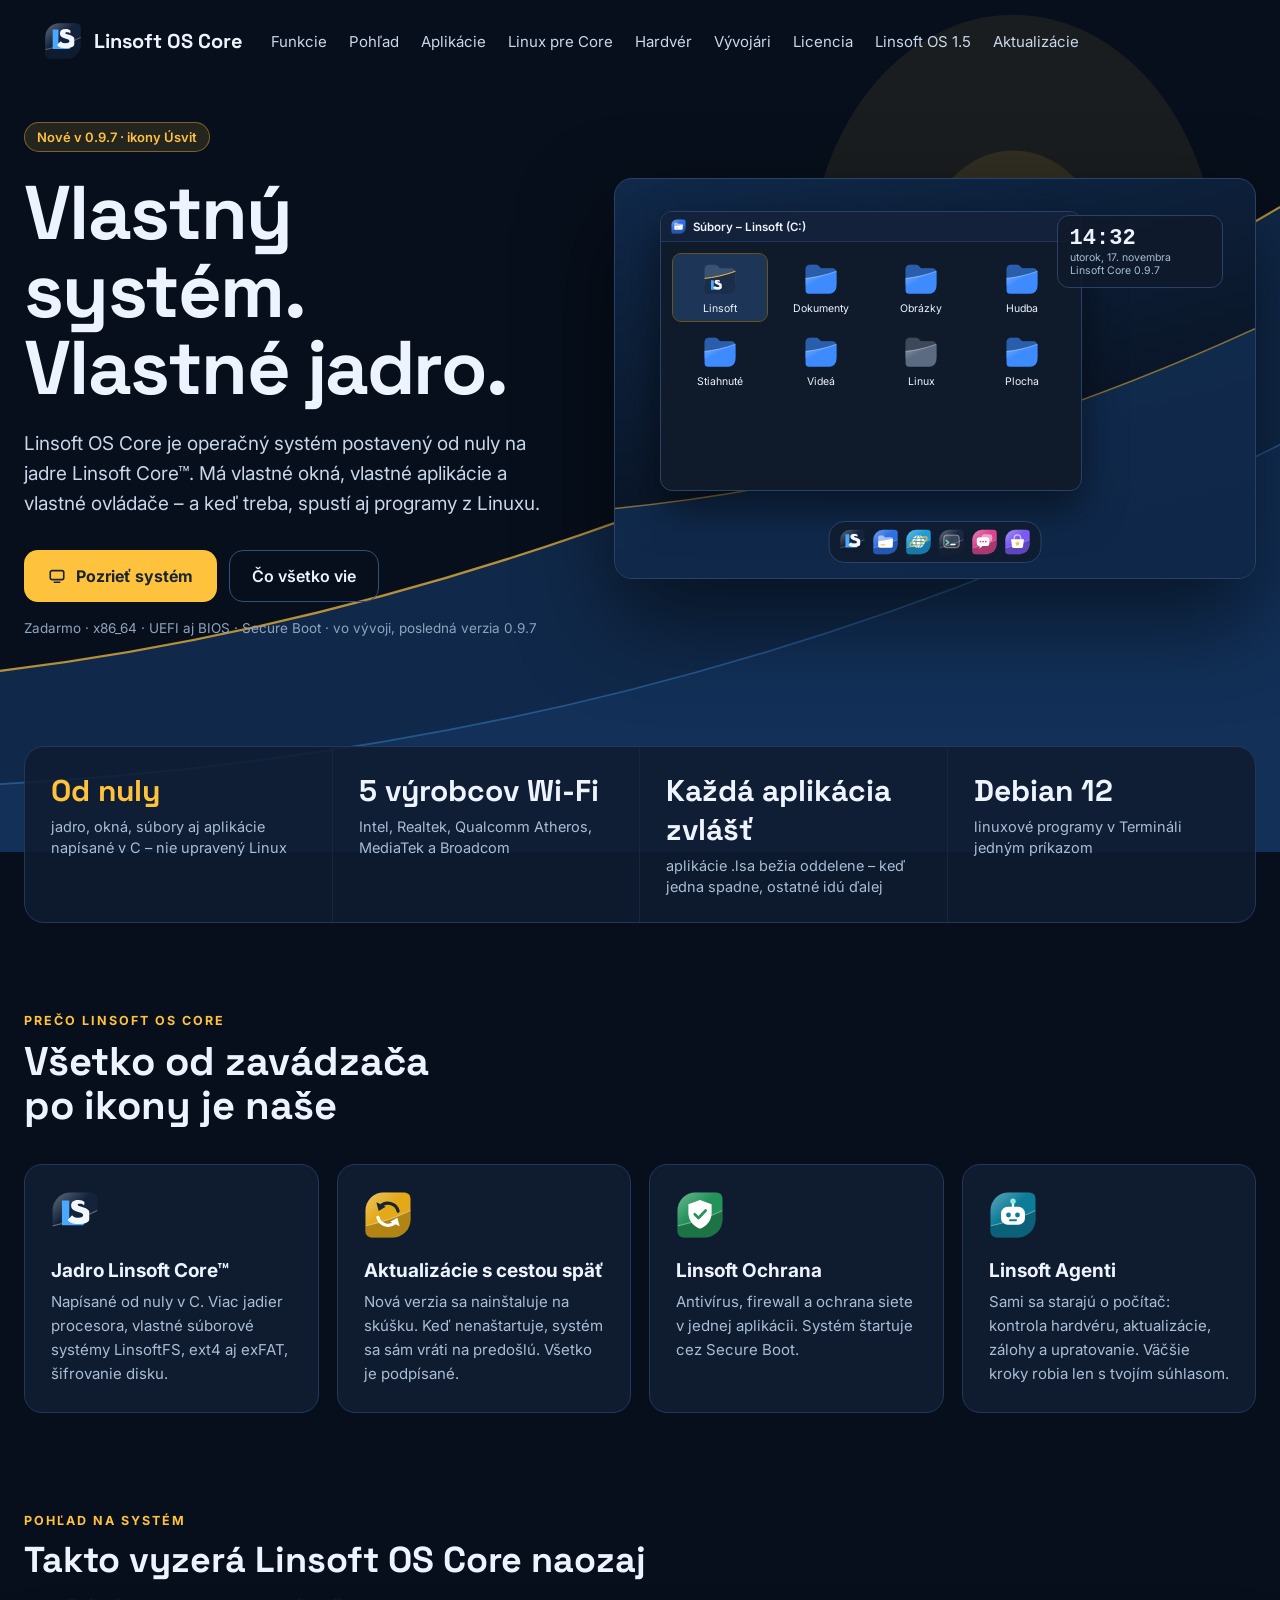
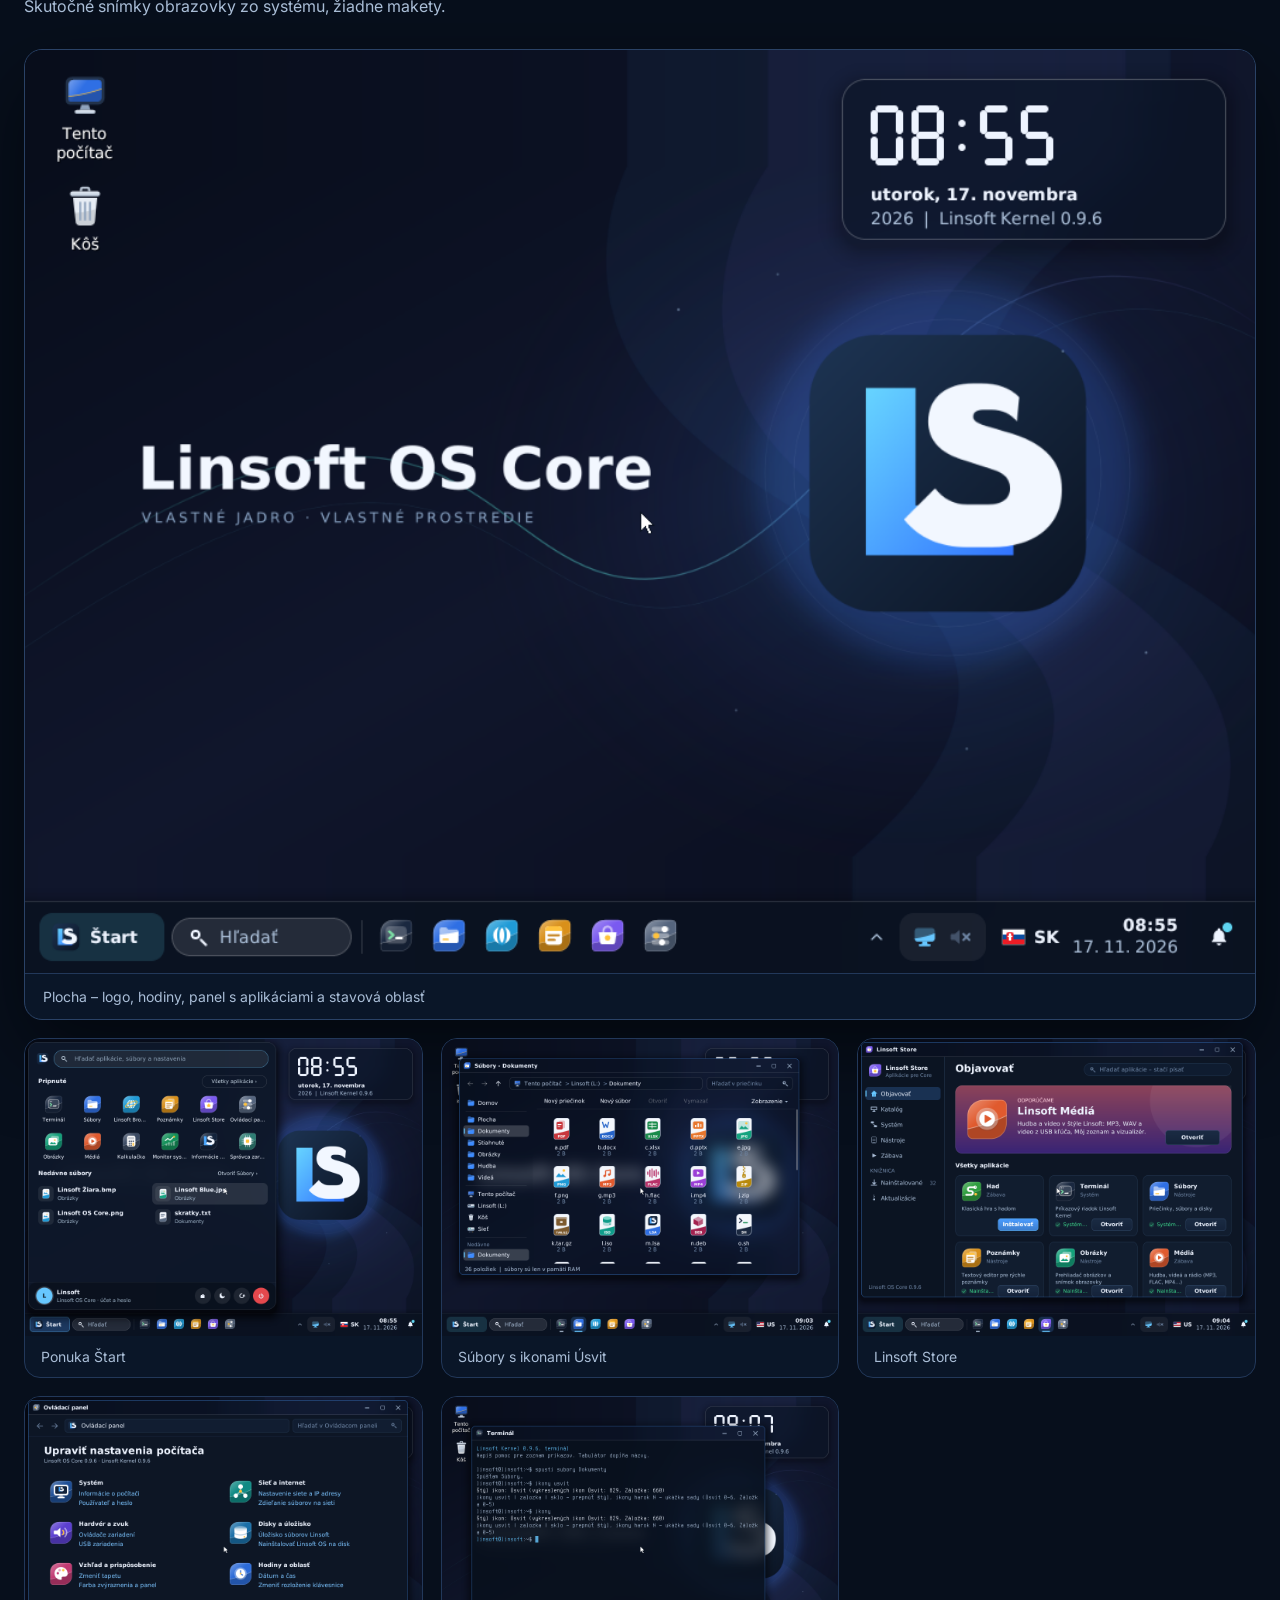
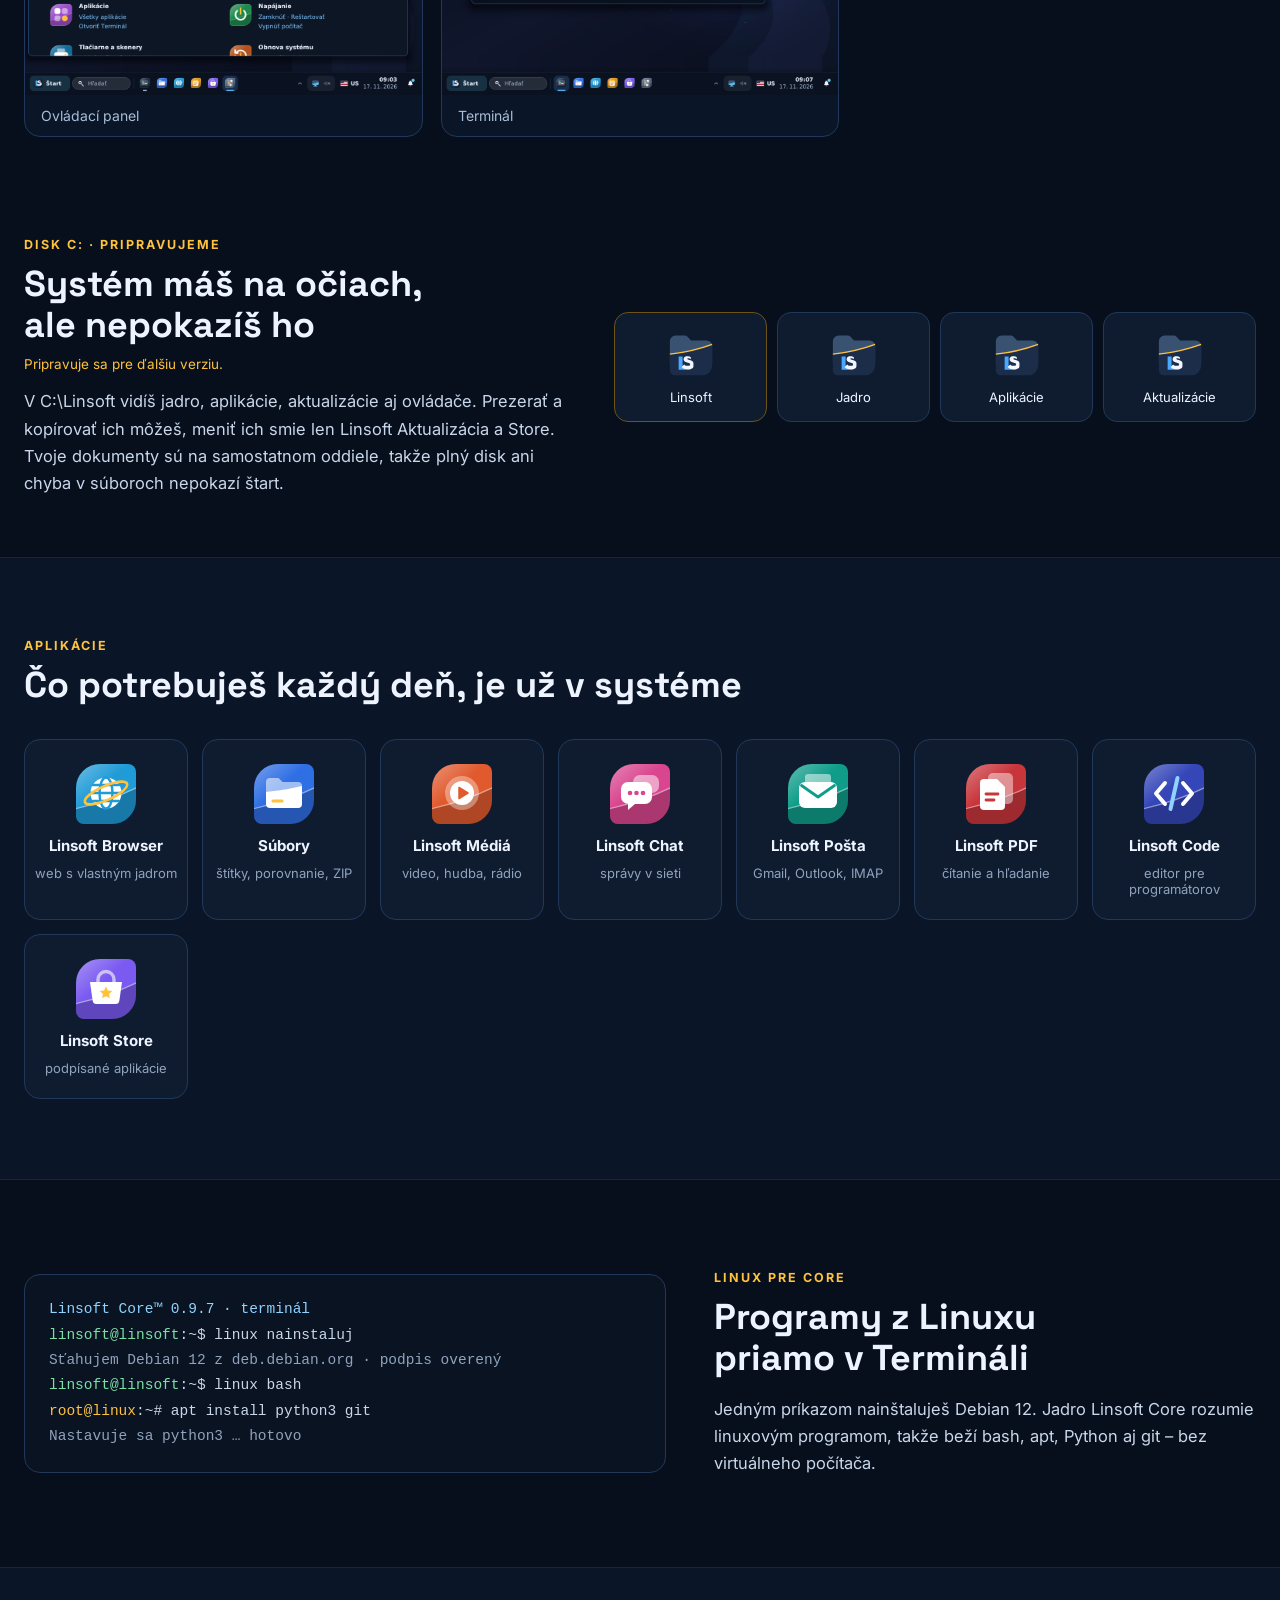
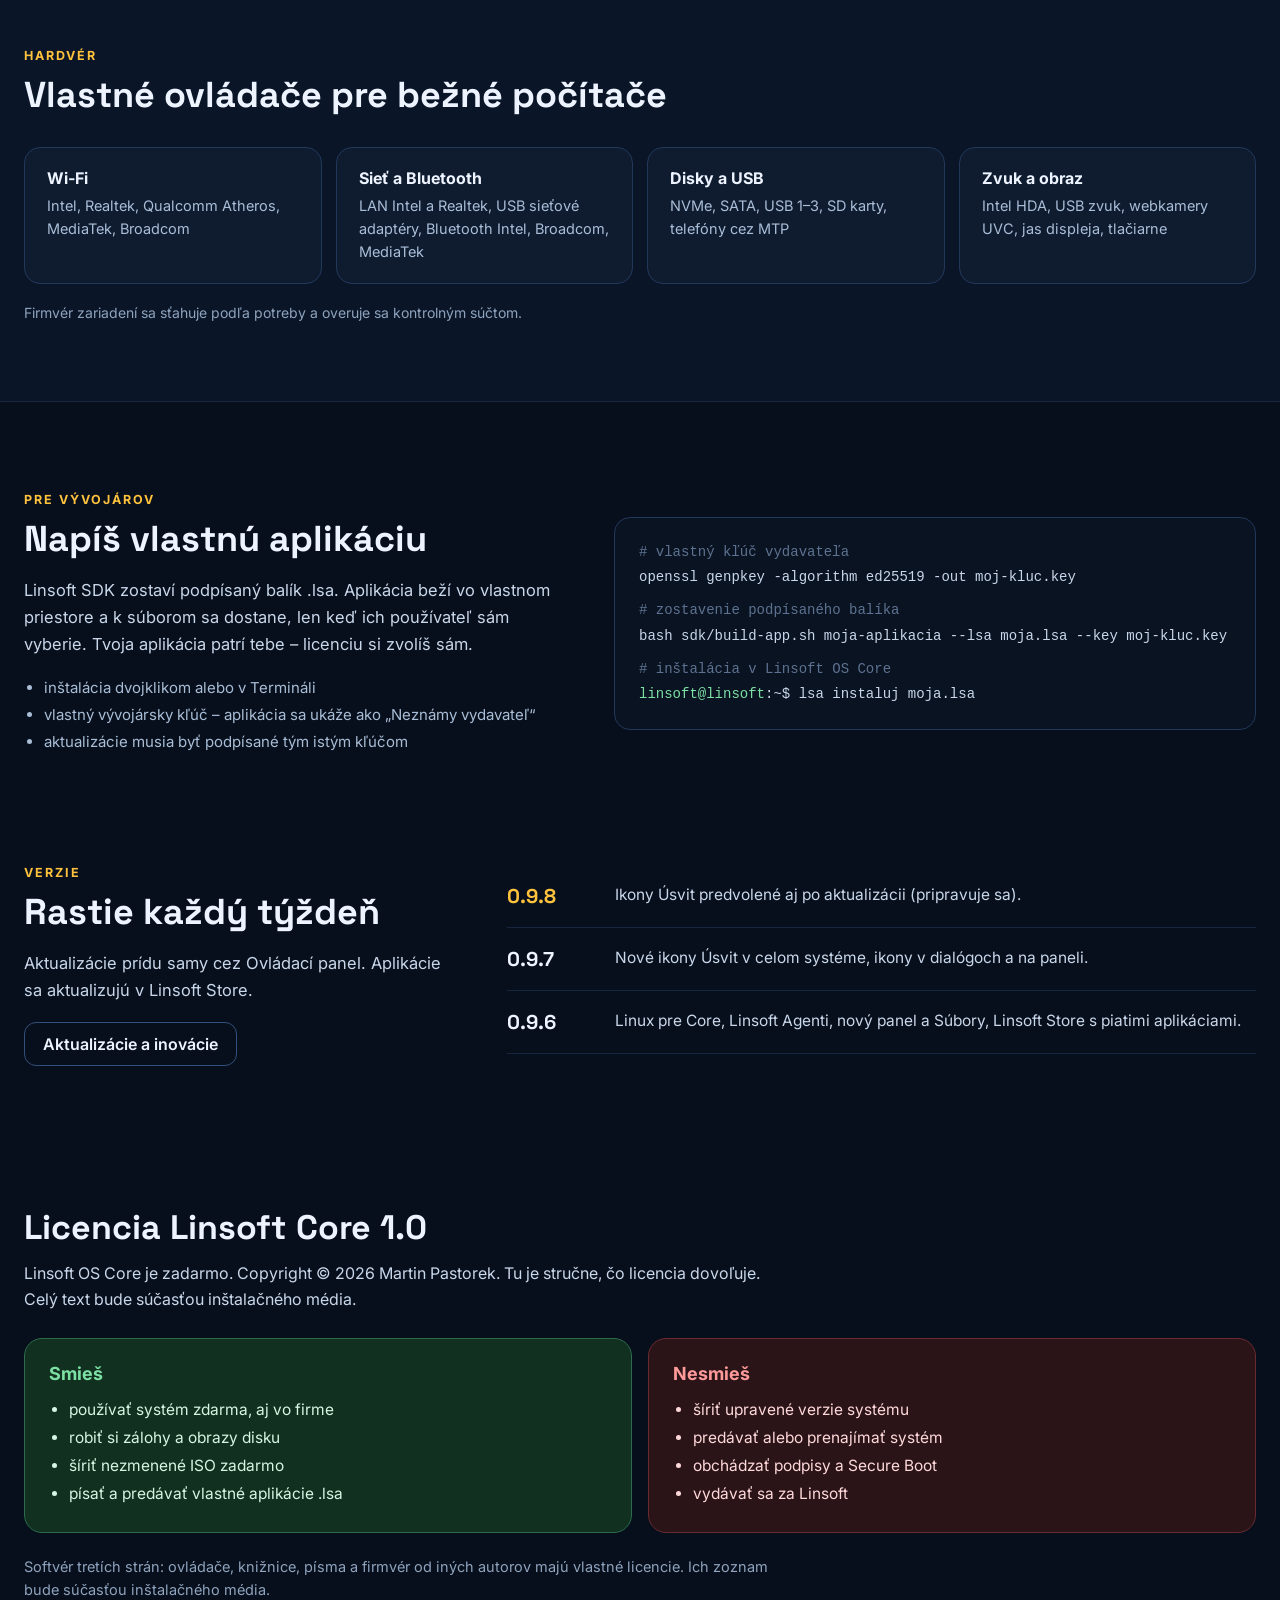
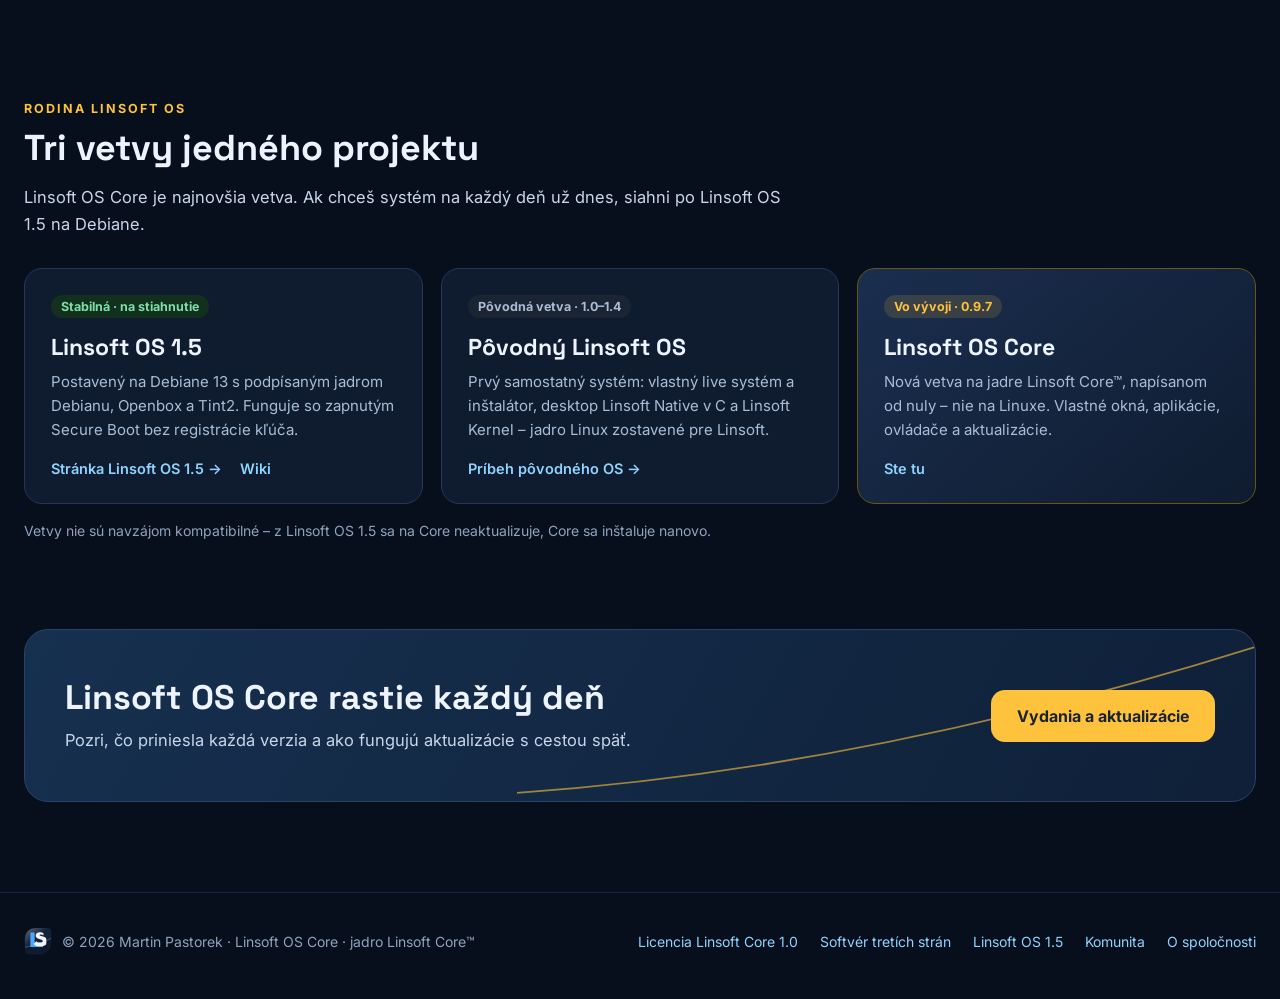
==== docs/core.html @ 544e123b "Linsoft OS Core: nová stránka a stránka aktualizácií, odkazy z webu 1.5 Co-Authored-By: Claude Opus " ====
<!DOCTYPE html>
<html lang="sk">
<head>
<meta charset="utf-8">
<meta name="viewport" content="width=device-width, initial-scale=1">
<title>Linsoft OS Core – vlastný systém, vlastné jadro</title>
<meta name="description" content="Linsoft OS Core: operačný systém na vlastnom jadre Linsoft Core napísanom od nuly. Vlastné okná, aplikácie, ovládače a aktualizácie s cestou späť.">
<meta name="theme-color" content="#070F1C">
<meta property="og:type" content="website">
<meta property="og:title" content="Linsoft OS Core – vlastný systém, vlastné jadro">
<meta property="og:description" content="Linsoft OS Core: operačný systém na vlastnom jadre Linsoft Core napísanom od nuly. Vlastné okná, aplikácie, ovládače a aktualizácie s cestou späť.">
<meta property="og:url" content="https://linsoft1.github.io/linsoft-os/core.html">
<meta property="og:image" content="https://linsoft1.github.io/linsoft-os/img/core-plocha.png">
<link rel="icon" type="image/svg+xml" href="favicon.svg">
<link rel="icon" type="image/png" sizes="32x32" href="favicon-32.png">
<link rel="apple-touch-icon" href="apple-touch-icon.png">
<link href="https://fonts.googleapis.com/css2?family=Inter:wght@400;500;600;700&amp;family=Space+Grotesk:wght@500;600;700&amp;display=swap" rel="stylesheet">
<style>
body{margin:0;background:#070F1C}
a{color:#8FD3FF}a:hover{color:#C6ECFF}
</style>
<style>html{scroll-behavior:smooth}img{max-width:100%}*{box-sizing:border-box}:focus-visible{outline:2px solid #FFC23D;outline-offset:2px}</style>
</head>
<body>
<div style="min-height: 100vh; background: #070F1C; color: #EEF4FF; font-family: Inter, system-ui, sans-serif; overflow: hidden">
  <svg width="0" height="0" style="position: absolute" aria-hidden="true">
    <defs>
      <linearGradient id="w-sheen" x1="0" y1="0" x2="0.7" y2="0.8"><stop offset="0" stop-color="#ffffff" stop-opacity="0.34"></stop><stop offset="0.55" stop-color="#ffffff" stop-opacity="0"></stop></linearGradient>
      <clipPath id="w-clip"><path d="M26 2H54A8 8 0 0 1 62 10V38A24 24 0 0 1 38 62H10A8 8 0 0 1 2 54V26A24 24 0 0 1 26 2Z"></path></clipPath>
      <symbol id="w-logo" viewBox="50 46 168 168">
        <path d="M57 54h43v102h85v43H57z" fill="#4AA8FF"></path>
        <path d="M190 62c-8-8-19-12-33-12h-7c-24 0-39 13-39 33 0 16 10 27 29 33l28 9c9 3 14 8 14 16 0 9-7 14-19 14h-18c-12 0-21-5-28-14l-27 27c13 16 31 24 55 24h21c38 0 61-19 61-50 0-23-14-39-42-48l-27-8c-5-2-8-4-8-7 0-4 3-6 9-6h7c9 0 16 3 22 10z" fill="#F2F7FF"></path>
      </symbol>
      <symbol id="w-tile" viewBox="0 0 64 64">
        <path d="M26 2H54A8 8 0 0 1 62 10V38A24 24 0 0 1 38 62H10A8 8 0 0 1 2 54V26A24 24 0 0 1 26 2Z" fill="currentColor"></path>
        <path d="M26 2H54A8 8 0 0 1 62 10V38A24 24 0 0 1 38 62H10A8 8 0 0 1 2 54V26A24 24 0 0 1 26 2Z" fill="url(#w-sheen)"></path>
        <g clip-path="url(#w-clip)"><path d="M0 47C18 43 40 37 64 25V64H0Z" fill="#000000" opacity="0.22"></path><path d="M0 47C18 43 40 37 64 25" fill="none" stroke="#ffffff" stroke-opacity="0.45" stroke-width="1.2"></path></g>
      </symbol>
      <symbol id="w-folder" viewBox="0 0 64 64">
        <path d="M6 15a7 7 0 0 1 7-7h11.5a4 4 0 0 1 2.9 1.2L32 14h19a7 7 0 0 1 7 7v21H6z" fill="currentColor"></path>
        <path d="M6 15a7 7 0 0 1 7-7h11.5a4 4 0 0 1 2.9 1.2L32 14h19a7 7 0 0 1 7 7v21H6z" fill="#000000" opacity="0.32"></path>
        <path d="M6 31C21 29.5 39 26 58 19V45A12 12 0 0 1 46 57H12A6 6 0 0 1 6 51Z" fill="currentColor"></path>
        <path d="M6 31C21 29.5 39 26 58 19V45A12 12 0 0 1 46 57H12A6 6 0 0 1 6 51Z" fill="url(#w-sheen)"></path>
        <path d="M6 31C21 29.5 39 26 58 19" fill="none" stroke="#ffffff" stroke-opacity="0.55" stroke-width="1.2"></path>
      </symbol>
      <symbol id="w-sysfolder" viewBox="0 0 64 64">
        <path d="M6 15a7 7 0 0 1 7-7h11.5a4 4 0 0 1 2.9 1.2L32 14h19a7 7 0 0 1 7 7v21H6z" fill="#3A5272"></path>
        <path d="M6 31C21 29.5 39 26 58 19V45A12 12 0 0 1 46 57H12A6 6 0 0 1 6 51Z" fill="#1B2D49"></path>
        <path d="M6 31C21 29.5 39 26 58 19" fill="none" stroke="#FFC23D" stroke-width="1.6"></path>
        <use href="#w-logo" x="16" y="33" width="19" height="19"></use>
      </symbol>
      <symbol id="g-subory" viewBox="0 0 64 64"><path d="M14 20a4 4 0 0 1 4-4h8.5l4 4H46a4 4 0 0 1 4 4v6H14z" fill="#ffffff" fill-opacity="0.55"></path><path d="M14 30C24 29 38 27 50 24V42a4 4 0 0 1-4 4H18a4 4 0 0 1-4-4z" fill="#ffffff"></path><path d="M21 39h9" stroke="#FFC23D" stroke-width="3.2" stroke-linecap="round"></path></symbol>
      <symbol id="g-prehliadac" viewBox="0 0 64 64"><circle cx="32" cy="31" r="15.5" fill="#ffffff"></circle><g fill="none" stroke="#1F9BD7" stroke-width="2.4" stroke-linecap="round"><ellipse cx="32" cy="31" rx="6.5" ry="15.5"></ellipse><path d="M16.5 31h31M19 23h26M19 39h26"></path></g><ellipse cx="32" cy="31" rx="23" ry="7" transform="rotate(-24 32 31)" fill="none" stroke="#FFC23D" stroke-width="2.6"></ellipse></symbol>
      <symbol id="g-terminal" viewBox="0 0 64 64"><rect x="13" y="15" width="38" height="31" rx="7" fill="#ffffff" fill-opacity="0.14" stroke="#ffffff" stroke-opacity="0.55" stroke-width="2"></rect><path d="M19 28l6 5-6 5" fill="none" stroke="#7CE0A5" stroke-width="3.4" stroke-linecap="round" stroke-linejoin="round"></path><rect x="29" y="36.3" width="13" height="3.4" rx="1.7" fill="#ffffff"></rect></symbol>
      <symbol id="g-media" viewBox="0 0 64 64"><circle cx="32" cy="31" r="17" fill="#ffffff" fill-opacity="0.35"></circle><circle cx="32" cy="31" r="12" fill="#ffffff"></circle><path d="M29 25.5l9 5.5-9 5.5z" fill="#E05A2E" stroke="#E05A2E" stroke-width="1.5" stroke-linejoin="round"></path></symbol>
      <symbol id="g-chat" viewBox="0 0 64 64"><rect x="25" y="13" width="26" height="18" rx="7" fill="#ffffff" fill-opacity="0.5"></rect><path d="M13 27a7 7 0 0 1 7-7h17a7 7 0 0 1 7 7v8a7 7 0 0 1-7 7H27l-7 6v-6.3A7 7 0 0 1 13 35z" fill="#ffffff"></path><circle cx="22" cy="31" r="2.3" fill="#D9468F"></circle><circle cx="28.5" cy="31" r="2.3" fill="#D9468F"></circle><circle cx="35" cy="31" r="2.3" fill="#D9468F"></circle></symbol>
      <symbol id="g-posta" viewBox="0 0 64 64"><rect x="19" y="12" width="26" height="18" rx="3" fill="#ffffff" fill-opacity="0.5"></rect><rect x="13" y="20" width="38" height="26" rx="6" fill="#ffffff"></rect><path d="M15.5 23.5l16.5 11.5 16.5-11.5" fill="none" stroke="#0F9D8A" stroke-width="2.8" stroke-linecap="round" stroke-linejoin="round"></path></symbol>
      <symbol id="g-store" viewBox="0 0 64 64"><path d="M24 25v-2.5a8 8 0 0 1 16 0V25" fill="none" stroke="#ffffff" stroke-opacity="0.6" stroke-width="3.4" stroke-linecap="round"></path><path d="M16 25h32l-2.6 18.5A4 4 0 0 1 41.4 47H22.6a4 4 0 0 1-4-3.5z" fill="#ffffff"></path><path d="M32 29.5l1.9 3.9 4.3.6-3.1 3 .7 4.3L32 39.3l-3.8 2 .7-4.3-3.1-3 4.3-.6z" fill="#FFC23D"></path></symbol>
      <symbol id="g-code" viewBox="0 0 64 64"><g fill="none" stroke-linecap="round" stroke-linejoin="round" stroke-width="4"><path d="M23 21l-9 10.5 9 10.5" stroke="#ffffff"></path><path d="M41 21l9 10.5-9 10.5" stroke="#ffffff"></path><path d="M35.5 16l-7 31" stroke="#8FD3FF"></path></g></symbol>
      <symbol id="g-ochrana" viewBox="0 0 64 64"><path d="M32 12l15.5 5.6v11.6c0 10.3-6.7 17.6-15.5 21.2-8.8-3.6-15.5-10.9-15.5-21.2V17.6z" fill="#ffffff"></path><path d="M25 31l5 5 9.5-10" fill="none" stroke="#23935A" stroke-width="3.6" stroke-linecap="round" stroke-linejoin="round"></path></symbol>
      <symbol id="g-pdf" viewBox="0 0 64 64"><rect x="24" y="11" width="25" height="31" rx="5" fill="#ffffff" fill-opacity="0.45"></rect><path d="M20 17h13l8 8v19a4 4 0 0 1-4 4H20a4 4 0 0 1-4-4V21a4 4 0 0 1 4-4z" fill="#ffffff"></path><path d="M22 32h12M22 38h8" stroke="#C8363C" stroke-width="2.8" stroke-linecap="round"></path></symbol>
      <symbol id="g-agenti" viewBox="0 0 64 64"><path d="M32 21v-5" stroke="#ffffff" stroke-width="3" stroke-linecap="round"></path><circle cx="32" cy="13.5" r="3.6" fill="#8FF0E0"></circle><rect x="16" y="21" width="32" height="24" rx="9" fill="#ffffff"></rect><circle cx="26" cy="32" r="3.2" fill="#0E7C99"></circle><circle cx="38" cy="32" r="3.2" fill="#0E7C99"></circle><path d="M28 39h8" stroke="#0E7C99" stroke-width="2.6" stroke-linecap="round"></path></symbol>
      <symbol id="g-aktual" viewBox="0 0 64 64"><path d="M45.5 27A14 14 0 0 0 21.5 21" fill="none" stroke="#1A2433" stroke-width="4.2" stroke-linecap="round"></path><path d="M16.5 15l3 11.5 9.5-5.5z" fill="#1A2433"></path><path d="M18.5 35A14 14 0 0 0 42.5 41" fill="none" stroke="#ffffff" stroke-width="4.2" stroke-linecap="round"></path><path d="M47.5 47l-3-11.5-9.5 5.5z" fill="#ffffff"></path></symbol>
      <symbol id="g-linux" viewBox="0 0 64 64"><rect x="14" y="16" width="36" height="28" rx="6" fill="#ffffff" fill-opacity="0.18" stroke="#ffffff" stroke-opacity="0.6" stroke-width="2"></rect><path d="M21 27l5 4-5 4" fill="none" stroke="#FFC23D" stroke-width="3" stroke-linecap="round" stroke-linejoin="round"></path><path d="M30 37h11" stroke="#ffffff" stroke-width="3" stroke-linecap="round"></path></symbol>
    </defs>
  </svg>

  <!-- hlavička -->
  <header style="position: relative; z-index: 2; max-width: 1240px; margin: 0 auto; padding: 22px 24px; display: flex; flex-wrap: wrap; align-items: center; gap: 16px 28px">
    <a href="core.html" style="display: flex; align-items: center; gap: 12px; color: #EEF4FF; text-decoration: none">
      <svg viewBox="0 0 64 64" width="38" height="38" role="img" aria-label="Linsoft" style="color: #13233B"><use href="#w-tile" width="64" height="64"></use><use href="#w-logo" x="13" y="11" width="38" height="38"></use></svg>
      <span style="font-family: 'Space Grotesk', Inter, sans-serif; font-weight: 700; font-size: 20px">Linsoft OS Core</span>
    </a>
    <nav aria-label="Hlavná ponuka" style="display: flex; flex-wrap: wrap; gap: 4px 22px; font-size: 15px; flex: 1 1 auto">
      <a href="#funkcie" style="color: #C9D7EA; text-decoration: none">Funkcie</a>
      <a href="#pohlad" style="color: #C9D7EA; text-decoration: none">Pohľad</a>
      <a href="#aplikacie" style="color: #C9D7EA; text-decoration: none">Aplikácie</a>
      <a href="#linux" style="color: #C9D7EA; text-decoration: none">Linux pre Core</a>
      <a href="#hardver" style="color: #C9D7EA; text-decoration: none">Hardvér</a>
      <a href="#vyvojari" style="color: #C9D7EA; text-decoration: none">Vývojári</a>
      <a href="#licencia" style="color: #C9D7EA; text-decoration: none">Licencia</a>
      <a href="index.html" style="color: #C9D7EA; text-decoration: none">Linsoft OS 1.5</a>
      <a href="core-aktualizacie.html" style="color: #C9D7EA; text-decoration: none">Aktualizácie</a>
    </nav>
  </header>

  <!-- úvod -->
  <section style="position: relative; padding: 40px 24px 0">
    <svg viewBox="0 0 1440 760" preserveAspectRatio="none" aria-hidden="true" style="position: absolute; left: 0; top: -90px; width: 100%; height: 860px">
      <circle cx="1140" cy="250" r="230" fill="#FFC23D" opacity="0.08"></circle>
      <circle cx="1140" cy="250" r="110" fill="#FFC23D" opacity="0.10"></circle>
      <path d="M0 600C420 560 900 440 1440 190V760H0Z" fill="#10294A"></path>
      <path d="M0 600C420 560 900 440 1440 190" fill="none" stroke="#FFC23D" stroke-opacity="0.7" stroke-width="2"></path>
      <path d="M0 700C460 680 940 600 1440 400V760H0Z" fill="#13335C" opacity="0.8"></path>
      <path d="M0 700C460 680 940 600 1440 400" fill="none" stroke="#4AA8FF" stroke-opacity="0.35" stroke-width="1.5"></path>
    </svg>
    <div style="position: relative; max-width: 1240px; margin: 0 auto; display: flex; flex-wrap: wrap; align-items: center; gap: 48px">
      <div style="flex: 1 1 460px; min-width: 0">
        <div style="display: inline-flex; align-items: center; gap: 8px; padding: 6px 12px; border-radius: 20px; background: rgba(255,194,61,0.12); border: 1px solid rgba(255,194,61,0.4); color: #FFC23D; font-size: 13px; font-weight: 600">Nové v 0.9.7 · ikony Úsvit</div>
        <h1 style="margin: 22px 0 0; font-family: 'Space Grotesk', Inter, sans-serif; font-size: clamp(44px, 6vw, 76px); line-height: 1.02; letter-spacing: -0.02em; text-wrap: balance">Vlastný systém.<br>Vlastné jadro.</h1>
        <p style="margin: 22px 0 0; font-size: 19px; line-height: 1.6; color: #C9D7EA; max-width: 34em">Linsoft OS Core je operačný systém postavený od nuly na jadre Linsoft Core™. Má vlastné okná, vlastné aplikácie a vlastné ovládače – a keď treba, spustí aj programy z Linuxu.</p>
        <div style="display: flex; flex-wrap: wrap; gap: 12px; margin-top: 30px">
          <a href="#pohlad" style="display: inline-flex; align-items: center; gap: 10px; height: 52px; padding: 0 24px; border-radius: 14px; background: #FFC23D; color: #1A2433; font-weight: 700; font-size: 16px; text-decoration: none">
            <svg viewBox="0 0 20 20" width="18" height="18" aria-hidden="true"><rect x="2.5" y="4" width="15" height="10" rx="2" fill="none" stroke="currentColor" stroke-width="1.8"></rect><path d="M7 17h6" stroke="currentColor" stroke-width="1.8" stroke-linecap="round"></path></svg>
            Pozrieť systém
          </a>
          <a href="#funkcie" style="display: inline-flex; align-items: center; height: 52px; padding: 0 22px; border-radius: 14px; border: 1px solid #33507A; color: #EEF4FF; font-weight: 600; font-size: 16px; text-decoration: none">Čo všetko vie</a>
        </div>
        <p style="margin: 18px 0 0; font-size: 13.5px; color: #8FA3BD">Zadarmo · x86_64 · UEFI aj BIOS · Secure Boot · vo vývoji, posledná verzia 0.9.7</p>
      </div>

      <!-- obrazovka systému -->
      <div style="flex: 1 1 560px; min-width: 0; position: relative">
        <div style="border-radius: 18px; border: 1px solid #2A4266; background: linear-gradient(165deg, #10294A, #0A1628 60%, #070F1C); box-shadow: 0 40px 90px rgba(0,0,0,0.55); overflow: hidden; aspect-ratio: 16 / 10; max-width: 100%; position: relative">
          <svg viewBox="0 0 640 400" preserveAspectRatio="none" aria-hidden="true" style="position: absolute; inset: 0; width: 100%; height: 100%"><path d="M0 330C190 312 400 260 640 150V400H0Z" fill="#13335C" opacity="0.7"></path><path d="M0 330C190 312 400 260 640 150" fill="none" stroke="#FFC23D" stroke-opacity="0.5" stroke-width="1.5"></path></svg>
          <div style="position: absolute; left: 7%; top: 8%; width: 66%; height: 70%; border-radius: 12px; background: #0F1A2B; border: 1px solid #2A4266; box-shadow: 0 18px 40px rgba(0,0,0,0.5); display: flex; flex-direction: column; overflow: hidden">
            <div style="display: flex; align-items: center; gap: 7px; height: 30px; padding: 0 10px; background: #13213A; border-bottom: 1px solid #22385A; font-size: 11.5px; font-weight: 600">
              <svg viewBox="0 0 64 64" width="15" height="15" aria-hidden="true" style="color: #2F6FE4"><use href="#w-tile" width="64" height="64"></use><use href="#g-subory" width="64" height="64"></use></svg>Súbory – Linsoft (C:)
            </div>
            <div style="flex: 1; display: grid; grid-template-columns: repeat(4, minmax(0, 1fr)); gap: 6px; padding: 12px; align-content: start">
              <div style="display: flex; flex-direction: column; align-items: center; gap: 4px; padding: 6px 2px; border-radius: 8px; background: #1D3557; outline: 1px solid #6B5416; font-size: 10.5px"><svg viewBox="0 0 64 64" width="38" height="38" aria-hidden="true"><use href="#w-sysfolder" width="64" height="64"></use></svg>Linsoft</div>
              <div style="display: flex; flex-direction: column; align-items: center; gap: 4px; padding: 6px 2px; font-size: 10.5px"><svg viewBox="0 0 64 64" width="38" height="38" aria-hidden="true" style="color: #3D8BFF"><use href="#w-folder" width="64" height="64"></use></svg>Dokumenty</div>
              <div style="display: flex; flex-direction: column; align-items: center; gap: 4px; padding: 6px 2px; font-size: 10.5px"><svg viewBox="0 0 64 64" width="38" height="38" aria-hidden="true" style="color: #3D8BFF"><use href="#w-folder" width="64" height="64"></use></svg>Obrázky</div>
              <div style="display: flex; flex-direction: column; align-items: center; gap: 4px; padding: 6px 2px; font-size: 10.5px"><svg viewBox="0 0 64 64" width="38" height="38" aria-hidden="true" style="color: #3D8BFF"><use href="#w-folder" width="64" height="64"></use></svg>Hudba</div>
              <div style="display: flex; flex-direction: column; align-items: center; gap: 4px; padding: 6px 2px; font-size: 10.5px"><svg viewBox="0 0 64 64" width="38" height="38" aria-hidden="true" style="color: #3D8BFF"><use href="#w-folder" width="64" height="64"></use></svg>Stiahnuté</div>
              <div style="display: flex; flex-direction: column; align-items: center; gap: 4px; padding: 6px 2px; font-size: 10.5px"><svg viewBox="0 0 64 64" width="38" height="38" aria-hidden="true" style="color: #3D8BFF"><use href="#w-folder" width="64" height="64"></use></svg>Videá</div>
              <div style="display: flex; flex-direction: column; align-items: center; gap: 4px; padding: 6px 2px; font-size: 10.5px"><svg viewBox="0 0 64 64" width="38" height="38" aria-hidden="true" style="color: #5B6B82"><use href="#w-folder" width="64" height="64"></use></svg>Linux</div>
              <div style="display: flex; flex-direction: column; align-items: center; gap: 4px; padding: 6px 2px; font-size: 10.5px"><svg viewBox="0 0 64 64" width="38" height="38" aria-hidden="true" style="color: #3D8BFF"><use href="#w-folder" width="64" height="64"></use></svg>Plocha</div>
            </div>
          </div>
          <div style="position: absolute; right: 5%; top: 9%; width: 26%; padding: 10px 12px; border-radius: 12px; background: rgba(15,26,43,0.85); border: 1px solid #2A4266; font-size: 10.5px; color: #A9BDD6">
            <div style="font-family: ui-monospace, Consolas, monospace; font-size: 22px; font-weight: 700; color: #EEF4FF">14:32</div>
            <div>utorok, 17. novembra</div><div>Linsoft Core 0.9.7</div>
          </div>
          <div style="position: absolute; left: 50%; bottom: 4%; transform: translateX(-50%); display: flex; gap: 7px; padding: 7px 10px; border-radius: 16px; background: rgba(15,28,48,0.9); border: 1px solid #2A4266">
            <svg viewBox="0 0 64 64" width="26" height="26" aria-hidden="true" style="color: #13233B"><use href="#w-tile" width="64" height="64"></use><use href="#w-logo" x="13" y="11" width="38" height="38"></use></svg>
            <svg viewBox="0 0 64 64" width="26" height="26" aria-hidden="true" style="color: #2F6FE4"><use href="#w-tile" width="64" height="64"></use><use href="#g-subory" width="64" height="64"></use></svg>
            <svg viewBox="0 0 64 64" width="26" height="26" aria-hidden="true" style="color: #1F9BD7"><use href="#w-tile" width="64" height="64"></use><use href="#g-prehliadac" width="64" height="64"></use></svg>
            <svg viewBox="0 0 64 64" width="26" height="26" aria-hidden="true" style="color: #1A2840"><use href="#w-tile" width="64" height="64"></use><use href="#g-terminal" width="64" height="64"></use></svg>
            <svg viewBox="0 0 64 64" width="26" height="26" aria-hidden="true" style="color: #D9468F"><use href="#w-tile" width="64" height="64"></use><use href="#g-chat" width="64" height="64"></use></svg>
            <svg viewBox="0 0 64 64" width="26" height="26" aria-hidden="true" style="color: #7A5AF0"><use href="#w-tile" width="64" height="64"></use><use href="#g-store" width="64" height="64"></use></svg>
          </div>
        </div>
      </div>
    </div>
  </section>

  <!-- fakty -->
  <section aria-label="V skratke" style="position: relative; padding: 110px 24px 0">
    <div style="max-width: 1240px; margin: 0 auto; display: grid; grid-template-columns: repeat(auto-fit, minmax(220px, 1fr)); border: 1px solid #22385A; border-radius: 20px; background: rgba(15,28,48,0.85); overflow: hidden">
      <div style="padding: 24px 26px; border-right: 1px solid #16263F">
        <div style="font-family: 'Space Grotesk', Inter, sans-serif; font-size: 30px; font-weight: 700; color: #FFC23D">Od nuly</div>
        <div style="margin-top: 6px; font-size: 14.5px; line-height: 1.5; color: #A9BDD6">jadro, okná, súbory aj aplikácie napísané v C – nie upravený Linux</div>
      </div>
      <div style="padding: 24px 26px; border-right: 1px solid #16263F">
        <div style="font-family: 'Space Grotesk', Inter, sans-serif; font-size: 30px; font-weight: 700">5 výrobcov Wi‑Fi</div>
        <div style="margin-top: 6px; font-size: 14.5px; line-height: 1.5; color: #A9BDD6">Intel, Realtek, Qualcomm Atheros, MediaTek a Broadcom</div>
      </div>
      <div style="padding: 24px 26px; border-right: 1px solid #16263F">
        <div style="font-family: 'Space Grotesk', Inter, sans-serif; font-size: 30px; font-weight: 700">Každá aplikácia zvlášť</div>
        <div style="margin-top: 6px; font-size: 14.5px; line-height: 1.5; color: #A9BDD6">aplikácie .lsa bežia oddelene – keď jedna spadne, ostatné idú ďalej</div>
      </div>
      <div style="padding: 24px 26px">
        <div style="font-family: 'Space Grotesk', Inter, sans-serif; font-size: 30px; font-weight: 700">Debian 12</div>
        <div style="margin-top: 6px; font-size: 14.5px; line-height: 1.5; color: #A9BDD6">linuxové programy v Termináli jedným príkazom</div>
      </div>
    </div>
  </section>

  <!-- pilieri -->
  <section id="funkcie" style="position: relative; padding: 90px 24px 40px">
    <div style="max-width: 1240px; margin: 0 auto">
      <div style="font-size: 12.5px; letter-spacing: 0.16em; text-transform: uppercase; color: #FFC23D; font-weight: 700">Prečo Linsoft OS Core</div>
      <h2 style="margin: 12px 0 0; font-family: 'Space Grotesk', Inter, sans-serif; font-size: 40px; line-height: 1.1; max-width: 18em; text-wrap: balance">Všetko od zavádzača po ikony je naše</h2>
      <div style="display: grid; grid-template-columns: repeat(auto-fit, minmax(260px, 1fr)); gap: 18px; margin-top: 36px">
        <article style="padding: 26px; border-radius: 18px; background: #0F1C30; border: 1px solid #22385A">
          <svg viewBox="0 0 64 64" width="48" height="48" aria-hidden="true" style="color: #13233B"><use href="#w-tile" width="64" height="64"></use><use href="#w-logo" x="13" y="11" width="38" height="38"></use></svg>
          <h3 style="margin: 16px 0 0; font-size: 19px">Jadro Linsoft Core™</h3>
          <p style="margin: 8px 0 0; font-size: 15px; line-height: 1.6; color: #A9BDD6">Napísané od nuly v C. Viac jadier procesora, vlastné súborové systémy LinsoftFS, ext4 aj exFAT, šifrovanie disku.</p>
        </article>
        <article style="padding: 26px; border-radius: 18px; background: #0F1C30; border: 1px solid #22385A">
          <svg viewBox="0 0 64 64" width="48" height="48" aria-hidden="true" style="color: #E3A919"><use href="#w-tile" width="64" height="64"></use><use href="#g-aktual" width="64" height="64"></use></svg>
          <h3 style="margin: 16px 0 0; font-size: 19px">Aktualizácie s cestou späť</h3>
          <p style="margin: 8px 0 0; font-size: 15px; line-height: 1.6; color: #A9BDD6">Nová verzia sa nainštaluje na skúšku. Keď nenaštartuje, systém sa sám vráti na predošlú. Všetko je podpísané.</p>
        </article>
        <article style="padding: 26px; border-radius: 18px; background: #0F1C30; border: 1px solid #22385A">
          <svg viewBox="0 0 64 64" width="48" height="48" aria-hidden="true" style="color: #23935A"><use href="#w-tile" width="64" height="64"></use><use href="#g-ochrana" width="64" height="64"></use></svg>
          <h3 style="margin: 16px 0 0; font-size: 19px">Linsoft Ochrana</h3>
          <p style="margin: 8px 0 0; font-size: 15px; line-height: 1.6; color: #A9BDD6">Antivírus, firewall a ochrana siete v jednej aplikácii. Systém štartuje cez Secure Boot.</p>
        </article>
        <article style="padding: 26px; border-radius: 18px; background: #0F1C30; border: 1px solid #22385A">
          <svg viewBox="0 0 64 64" width="48" height="48" aria-hidden="true" style="color: #0E7C99"><use href="#w-tile" width="64" height="64"></use><use href="#g-agenti" width="64" height="64"></use></svg>
          <h3 style="margin: 16px 0 0; font-size: 19px">Linsoft Agenti</h3>
          <p style="margin: 8px 0 0; font-size: 15px; line-height: 1.6; color: #A9BDD6">Sami sa starajú o počítač: kontrola hardvéru, aktualizácie, zálohy a upratovanie. Väčšie kroky robia len s tvojím súhlasom.</p>
        </article>
      </div>
    </div>
  </section>

  <!-- pohľad na systém -->
  <section id="pohlad" style="padding: 60px 24px 40px">
    <div style="max-width: 1240px; margin: 0 auto">
      <div style="font-size: 12.5px; letter-spacing: 0.16em; text-transform: uppercase; color: #FFC23D; font-weight: 700">Pohľad na systém</div>
      <h2 style="margin: 12px 0 0; font-family: 'Space Grotesk', Inter, sans-serif; font-size: 36px; line-height: 1.15; text-wrap: balance">Takto vyzerá Linsoft OS Core naozaj</h2>
      <p style="margin: 12px 0 0; font-size: 16px; line-height: 1.6; color: #A9BDD6; max-width: 46em">Skutočné snímky obrazovky zo systému, žiadne makety.</p>
      <figure style="margin: 30px 0 0; border-radius: 18px; overflow: hidden; border: 1px solid #2A4266; box-shadow: 0 30px 80px rgba(0,0,0,0.5); background: #0A1628">
        <img src="img/core-plocha.png" alt="Plocha Linsoft OS Core s logom, hodinami a panelom" style="display: block; width: 100%; height: auto">
        <figcaption style="padding: 14px 18px; font-size: 14px; color: #A9BDD6; border-top: 1px solid #22385A">Plocha – logo, hodiny, panel s aplikáciami a stavová oblasť</figcaption>
      </figure>
      <div style="display: grid; grid-template-columns: repeat(auto-fit, minmax(300px, 1fr)); gap: 18px; margin-top: 18px">
        <figure style="margin: 0; border-radius: 16px; overflow: hidden; border: 1px solid #22385A; background: #0A1628">
          <img src="img/core-start.png" alt="Ponuka Štart s aplikáciami" style="display: block; width: 100%; height: auto">
          <figcaption style="padding: 12px 16px; font-size: 14px; color: #A9BDD6">Ponuka Štart</figcaption>
        </figure>
        <figure style="margin: 0; border-radius: 16px; overflow: hidden; border: 1px solid #22385A; background: #0A1628">
          <img src="img/core-subory.png" alt="Súbory s ikonami Úsvit pre rôzne typy súborov" style="display: block; width: 100%; height: auto">
          <figcaption style="padding: 12px 16px; font-size: 14px; color: #A9BDD6">Súbory s ikonami Úsvit</figcaption>
        </figure>
        <figure style="margin: 0; border-radius: 16px; overflow: hidden; border: 1px solid #22385A; background: #0A1628">
          <img src="img/core-store.png" alt="Linsoft Store s katalógom aplikácií" style="display: block; width: 100%; height: auto">
          <figcaption style="padding: 12px 16px; font-size: 14px; color: #A9BDD6">Linsoft Store</figcaption>
        </figure>
        <figure style="margin: 0; border-radius: 16px; overflow: hidden; border: 1px solid #22385A; background: #0A1628">
          <img src="img/core-ovladaci-panel.png" alt="Ovládací panel s kategóriami nastavení" style="display: block; width: 100%; height: auto">
          <figcaption style="padding: 12px 16px; font-size: 14px; color: #A9BDD6">Ovládací panel</figcaption>
        </figure>
        <figure style="margin: 0; border-radius: 16px; overflow: hidden; border: 1px solid #22385A; background: #0A1628">
          <img src="img/core-terminal.png" alt="Terminál s vlastnými príkazmi" style="display: block; width: 100%; height: auto">
          <figcaption style="padding: 12px 16px; font-size: 14px; color: #A9BDD6">Terminál</figcaption>
        </figure>
      </div>
    </div>
  </section>

  <!-- C:\Linsoft -->
  <section style="padding: 60px 24px">
    <div style="max-width: 1240px; margin: 0 auto; display: flex; flex-wrap: wrap; align-items: center; gap: 48px">
      <div style="flex: 1 1 420px; min-width: 0">
        <div style="font-size: 12.5px; letter-spacing: 0.16em; text-transform: uppercase; color: #FFC23D; font-weight: 700">Disk C: · pripravujeme</div>
        <h2 style="margin: 12px 0 0; font-family: 'Space Grotesk', Inter, sans-serif; font-size: 36px; line-height: 1.15; text-wrap: balance">Systém máš na očiach, ale nepokazíš ho</h2>
        <p style="margin: 10px 0 0; font-size: 13.5px; color: #FFC23D">Pripravuje sa pre ďalšiu verziu.</p>
        <p style="margin: 16px 0 0; font-size: 16.5px; line-height: 1.65; color: #C9D7EA">V C:\Linsoft vidíš jadro, aplikácie, aktualizácie aj ovládače. Prezerať a kopírovať ich môžeš, meniť ich smie len Linsoft Aktualizácia a Store. Tvoje dokumenty sú na samostatnom oddiele, takže plný disk ani chyba v súboroch nepokazí štart.</p>
      </div>
      <div style="flex: 1 1 520px; min-width: 0; display: grid; grid-template-columns: repeat(4, minmax(0, 1fr)); gap: 10px">
        <div style="display: flex; flex-direction: column; align-items: center; gap: 8px; padding: 16px 6px; border-radius: 14px; background: #0F1C30; border: 1px solid #6B5416; font-size: 13px"><svg viewBox="0 0 64 64" width="52" height="52" aria-hidden="true"><use href="#w-sysfolder" width="64" height="64"></use></svg>Linsoft</div>
        <div style="display: flex; flex-direction: column; align-items: center; gap: 8px; padding: 16px 6px; border-radius: 14px; background: #0F1C30; border: 1px solid #22385A; font-size: 13px"><svg viewBox="0 0 64 64" width="52" height="52" aria-hidden="true"><use href="#w-sysfolder" width="64" height="64"></use></svg>Jadro</div>
        <div style="display: flex; flex-direction: column; align-items: center; gap: 8px; padding: 16px 6px; border-radius: 14px; background: #0F1C30; border: 1px solid #22385A; font-size: 13px"><svg viewBox="0 0 64 64" width="52" height="52" aria-hidden="true"><use href="#w-sysfolder" width="64" height="64"></use></svg>Aplikácie</div>
        <div style="display: flex; flex-direction: column; align-items: center; gap: 8px; padding: 16px 6px; border-radius: 14px; background: #0F1C30; border: 1px solid #22385A; font-size: 13px"><svg viewBox="0 0 64 64" width="52" height="52" aria-hidden="true"><use href="#w-sysfolder" width="64" height="64"></use></svg>Aktualizácie</div>
      </div>
    </div>
  </section>

  <!-- aplikácie -->
  <section id="aplikacie" style="padding: 80px 24px; background: #0A1628; border-top: 1px solid #16263F; border-bottom: 1px solid #16263F">
    <div style="max-width: 1240px; margin: 0 auto">
      <div style="font-size: 12.5px; letter-spacing: 0.16em; text-transform: uppercase; color: #FFC23D; font-weight: 700">Aplikácie</div>
      <h2 style="margin: 12px 0 0; font-family: 'Space Grotesk', Inter, sans-serif; font-size: 36px; line-height: 1.15">Čo potrebuješ každý deň, je už v systéme</h2>
      <div style="display: grid; grid-template-columns: repeat(auto-fill, minmax(150px, 1fr)); gap: 14px; margin-top: 32px">
        <div style="display: flex; flex-direction: column; align-items: center; gap: 10px; padding: 22px 10px; border-radius: 16px; background: #0F1C30; border: 1px solid #22385A; text-align: center"><svg viewBox="0 0 64 64" width="64" height="64" aria-hidden="true" style="color: #1F9BD7"><use href="#w-tile" width="64" height="64"></use><use href="#g-prehliadac" width="64" height="64"></use></svg><b style="font-size: 15px">Linsoft Browser</b><span style="font-size: 13px; color: #8FA3BD">web s vlastným jadrom</span></div>
        <div style="display: flex; flex-direction: column; align-items: center; gap: 10px; padding: 22px 10px; border-radius: 16px; background: #0F1C30; border: 1px solid #22385A; text-align: center"><svg viewBox="0 0 64 64" width="64" height="64" aria-hidden="true" style="color: #2F6FE4"><use href="#w-tile" width="64" height="64"></use><use href="#g-subory" width="64" height="64"></use></svg><b style="font-size: 15px">Súbory</b><span style="font-size: 13px; color: #8FA3BD">štítky, porovnanie, ZIP</span></div>
        <div style="display: flex; flex-direction: column; align-items: center; gap: 10px; padding: 22px 10px; border-radius: 16px; background: #0F1C30; border: 1px solid #22385A; text-align: center"><svg viewBox="0 0 64 64" width="64" height="64" aria-hidden="true" style="color: #E05A2E"><use href="#w-tile" width="64" height="64"></use><use href="#g-media" width="64" height="64"></use></svg><b style="font-size: 15px">Linsoft Médiá</b><span style="font-size: 13px; color: #8FA3BD">video, hudba, rádio</span></div>
        <div style="display: flex; flex-direction: column; align-items: center; gap: 10px; padding: 22px 10px; border-radius: 16px; background: #0F1C30; border: 1px solid #22385A; text-align: center"><svg viewBox="0 0 64 64" width="64" height="64" aria-hidden="true" style="color: #D9468F"><use href="#w-tile" width="64" height="64"></use><use href="#g-chat" width="64" height="64"></use></svg><b style="font-size: 15px">Linsoft Chat</b><span style="font-size: 13px; color: #8FA3BD">správy v sieti</span></div>
        <div style="display: flex; flex-direction: column; align-items: center; gap: 10px; padding: 22px 10px; border-radius: 16px; background: #0F1C30; border: 1px solid #22385A; text-align: center"><svg viewBox="0 0 64 64" width="64" height="64" aria-hidden="true" style="color: #0F9D8A"><use href="#w-tile" width="64" height="64"></use><use href="#g-posta" width="64" height="64"></use></svg><b style="font-size: 15px">Linsoft Pošta</b><span style="font-size: 13px; color: #8FA3BD">Gmail, Outlook, IMAP</span></div>
        <div style="display: flex; flex-direction: column; align-items: center; gap: 10px; padding: 22px 10px; border-radius: 16px; background: #0F1C30; border: 1px solid #22385A; text-align: center"><svg viewBox="0 0 64 64" width="64" height="64" aria-hidden="true" style="color: #C8363C"><use href="#w-tile" width="64" height="64"></use><use href="#g-pdf" width="64" height="64"></use></svg><b style="font-size: 15px">Linsoft PDF</b><span style="font-size: 13px; color: #8FA3BD">čítanie a hľadanie</span></div>
        <div style="display: flex; flex-direction: column; align-items: center; gap: 10px; padding: 22px 10px; border-radius: 16px; background: #0F1C30; border: 1px solid #22385A; text-align: center"><svg viewBox="0 0 64 64" width="64" height="64" aria-hidden="true" style="color: #3446B8"><use href="#w-tile" width="64" height="64"></use><use href="#g-code" width="64" height="64"></use></svg><b style="font-size: 15px">Linsoft Code</b><span style="font-size: 13px; color: #8FA3BD">editor pre programátorov</span></div>
        <div style="display: flex; flex-direction: column; align-items: center; gap: 10px; padding: 22px 10px; border-radius: 16px; background: #0F1C30; border: 1px solid #22385A; text-align: center"><svg viewBox="0 0 64 64" width="64" height="64" aria-hidden="true" style="color: #7A5AF0"><use href="#w-tile" width="64" height="64"></use><use href="#g-store" width="64" height="64"></use></svg><b style="font-size: 15px">Linsoft Store</b><span style="font-size: 13px; color: #8FA3BD">podpísané aplikácie</span></div>
      </div>
    </div>
  </section>

  <!-- Linux -->
  <section id="linux" style="padding: 90px 24px">
    <div style="max-width: 1240px; margin: 0 auto; display: flex; flex-wrap: wrap; align-items: center; gap: 48px">
      <div style="flex: 1 1 520px; min-width: 0; border-radius: 16px; background: #0A1322; border: 1px solid #22385A; padding: 22px 24px; font-family: ui-monospace, Consolas, monospace; font-size: 14.5px; line-height: 1.75; color: #C9D7EA; overflow-x: auto">
        <div style="color: #8FD3FF">Linsoft Core™ 0.9.7 · terminál</div>
        <div><span style="color: #7CE0A5">linsoft@linsoft</span>:~$ linux nainstaluj</div>
        <div style="color: #8FA3BD">Sťahujem Debian 12 z deb.debian.org · podpis overený</div>
        <div><span style="color: #7CE0A5">linsoft@linsoft</span>:~$ linux bash</div>
        <div><span style="color: #FFC23D">root@linux</span>:~# apt install python3 git</div>
        <div style="color: #8FA3BD">Nastavuje sa python3 … hotovo</div>
      </div>
      <div style="flex: 1 1 420px; min-width: 0">
        <div style="font-size: 12.5px; letter-spacing: 0.16em; text-transform: uppercase; color: #FFC23D; font-weight: 700">Linux pre Core</div>
        <h2 style="margin: 12px 0 0; font-family: 'Space Grotesk', Inter, sans-serif; font-size: 36px; line-height: 1.15; text-wrap: balance">Programy z Linuxu priamo v Termináli</h2>
        <p style="margin: 16px 0 0; font-size: 16.5px; line-height: 1.65; color: #C9D7EA">Jedným príkazom nainštaluješ Debian 12. Jadro Linsoft Core rozumie linuxovým programom, takže beží bash, apt, Python aj git – bez virtuálneho počítača.</p>
      </div>
    </div>
  </section>

  <!-- hardvér -->
  <section id="hardver" style="padding: 80px 24px; background: #0A1628; border-top: 1px solid #16263F; border-bottom: 1px solid #16263F">
    <div style="max-width: 1240px; margin: 0 auto">
      <div style="font-size: 12.5px; letter-spacing: 0.16em; text-transform: uppercase; color: #FFC23D; font-weight: 700">Hardvér</div>
      <h2 style="margin: 12px 0 0; font-family: 'Space Grotesk', Inter, sans-serif; font-size: 36px; line-height: 1.15">Vlastné ovládače pre bežné počítače</h2>
      <div style="display: grid; grid-template-columns: repeat(auto-fit, minmax(240px, 1fr)); gap: 14px; margin-top: 30px">
        <div style="padding: 20px 22px; border-radius: 16px; background: #0F1C30; border: 1px solid #22385A"><b style="font-size: 16px">Wi‑Fi</b><p style="margin: 6px 0 0; font-size: 14.5px; line-height: 1.6; color: #A9BDD6">Intel, Realtek, Qualcomm Atheros, MediaTek, Broadcom</p></div>
        <div style="padding: 20px 22px; border-radius: 16px; background: #0F1C30; border: 1px solid #22385A"><b style="font-size: 16px">Sieť a Bluetooth</b><p style="margin: 6px 0 0; font-size: 14.5px; line-height: 1.6; color: #A9BDD6">LAN Intel a Realtek, USB sieťové adaptéry, Bluetooth Intel, Broadcom, MediaTek</p></div>
        <div style="padding: 20px 22px; border-radius: 16px; background: #0F1C30; border: 1px solid #22385A"><b style="font-size: 16px">Disky a USB</b><p style="margin: 6px 0 0; font-size: 14.5px; line-height: 1.6; color: #A9BDD6">NVMe, SATA, USB 1–3, SD karty, telefóny cez MTP</p></div>
        <div style="padding: 20px 22px; border-radius: 16px; background: #0F1C30; border: 1px solid #22385A"><b style="font-size: 16px">Zvuk a obraz</b><p style="margin: 6px 0 0; font-size: 14.5px; line-height: 1.6; color: #A9BDD6">Intel HDA, USB zvuk, webkamery UVC, jas displeja, tlačiarne</p></div>
      </div>
      <p style="margin: 20px 0 0; font-size: 14px; color: #8FA3BD">Firmvér zariadení sa sťahuje podľa potreby a overuje sa kontrolným súčtom.</p>
    </div>
  </section>

  <!-- vývojári -->
  <section id="vyvojari" style="padding: 90px 24px 20px">
    <div style="max-width: 1240px; margin: 0 auto; display: flex; flex-wrap: wrap; align-items: center; gap: 48px">
      <div style="flex: 1 1 420px; min-width: 0">
        <div style="font-size: 12.5px; letter-spacing: 0.16em; text-transform: uppercase; color: #FFC23D; font-weight: 700">Pre vývojárov</div>
        <h2 style="margin: 12px 0 0; font-family: 'Space Grotesk', Inter, sans-serif; font-size: 36px; line-height: 1.15; text-wrap: balance">Napíš vlastnú aplikáciu</h2>
        <p style="margin: 16px 0 0; font-size: 16.5px; line-height: 1.65; color: #C9D7EA">Linsoft SDK zostaví podpísaný balík .lsa. Aplikácia beží vo vlastnom priestore a k súborom sa dostane, len keď ich používateľ sám vyberie. Tvoja aplikácia patrí tebe – licenciu si zvolíš sám.</p>
        <ul style="margin: 16px 0 0; padding-left: 20px; font-size: 15px; line-height: 1.8; color: #A9BDD6">
          <li>inštalácia dvojklikom alebo v Termináli</li>
          <li>vlastný vývojársky kľúč – aplikácia sa ukáže ako „Neznámy vydavateľ“</li>
          <li>aktualizácie musia byť podpísané tým istým kľúčom</li>
        </ul>
      </div>
      <div style="flex: 1 1 520px; min-width: 0; border-radius: 16px; background: #0A1322; border: 1px solid #22385A; padding: 22px 24px; font-family: ui-monospace, Consolas, monospace; font-size: 14px; line-height: 1.8; color: #C9D7EA; overflow-x: auto">
        <div style="color: #5D7290"># vlastný kľúč vydavateľa</div>
        <div>openssl genpkey -algorithm ed25519 -out moj-kluc.key</div>
        <div style="color: #5D7290; margin-top: 8px"># zostavenie podpísaného balíka</div>
        <div>bash sdk/build-app.sh moja-aplikacia --lsa moja.lsa --key moj-kluc.key</div>
        <div style="color: #5D7290; margin-top: 8px"># inštalácia v Linsoft OS Core</div>
        <div><span style="color: #7CE0A5">linsoft@linsoft</span>:~$ lsa instaluj moja.lsa</div>
      </div>
    </div>
  </section>

  <!-- verzie -->
  <section id="verzie" style="padding: 90px 24px">
    <div style="max-width: 1240px; margin: 0 auto; display: flex; flex-wrap: wrap; gap: 48px">
      <div style="flex: 1 1 340px; min-width: 0">
        <div style="font-size: 12.5px; letter-spacing: 0.16em; text-transform: uppercase; color: #FFC23D; font-weight: 700">Verzie</div>
        <h2 style="margin: 12px 0 0; font-family: 'Space Grotesk', Inter, sans-serif; font-size: 36px; line-height: 1.15">Rastie každý týždeň</h2>
        <p style="margin: 16px 0 0; font-size: 16.5px; line-height: 1.65; color: #C9D7EA">Aktualizácie prídu samy cez Ovládací panel. Aplikácie sa aktualizujú v Linsoft Store.</p>
        <a href="core-aktualizacie.html" style="display: inline-flex; align-items: center; margin-top: 18px; height: 44px; padding: 0 18px; border-radius: 12px; border: 1px solid #33507A; color: #EEF4FF; font-weight: 600; text-decoration: none">Aktualizácie a inovácie</a>
      </div>
      <ol style="flex: 2 1 560px; min-width: 0; list-style: none; margin: 0; padding: 0; display: flex; flex-direction: column; gap: 0">
        <li style="display: grid; grid-template-columns: 90px minmax(0, 1fr); gap: 18px; padding: 18px 0; border-bottom: 1px solid #16263F"><b style="font-family: 'Space Grotesk', Inter, sans-serif; font-size: 20px; color: #FFC23D">0.9.8</b><span style="font-size: 15.5px; line-height: 1.6; color: #C9D7EA">Ikony Úsvit predvolené aj po aktualizácii (pripravuje sa).</span></li>
        <li style="display: grid; grid-template-columns: 90px minmax(0, 1fr); gap: 18px; padding: 18px 0; border-bottom: 1px solid #16263F"><b style="font-family: 'Space Grotesk', Inter, sans-serif; font-size: 20px">0.9.7</b><span style="font-size: 15.5px; line-height: 1.6; color: #C9D7EA">Nové ikony Úsvit v celom systéme, ikony v dialógoch a na paneli.</span></li>
        <li style="display: grid; grid-template-columns: 90px minmax(0, 1fr); gap: 18px; padding: 18px 0; border-bottom: 1px solid #16263F"><b style="font-family: 'Space Grotesk', Inter, sans-serif; font-size: 20px">0.9.6</b><span style="font-size: 15.5px; line-height: 1.6; color: #C9D7EA">Linux pre Core, Linsoft Agenti, nový panel a Súbory, Linsoft Store s piatimi aplikáciami.</span></li>
      </ol>
    </div>
  </section>

  <!-- licencia -->
  <section id="licencia" style="padding: 50px 24px 80px">
    <div style="max-width: 1240px; margin: 0 auto">
      <h2 style="margin: 0; font-family: 'Space Grotesk', Inter, sans-serif; font-size: 34px">Licencia Linsoft Core 1.0</h2>
      <p style="margin: 12px 0 0; font-size: 16px; line-height: 1.6; color: #C9D7EA; max-width: 46em">Linsoft OS Core je zadarmo. Copyright © 2026 Martin Pastorek. Tu je stručne, čo licencia dovoľuje. Celý text bude súčasťou inštalačného média.</p>
      <div style="display: grid; grid-template-columns: repeat(auto-fit, minmax(300px, 1fr)); gap: 16px; margin-top: 26px">
        <div style="padding: 24px; border-radius: 18px; background: #12301F; border: 1px solid #2C6B4C">
          <h3 style="margin: 0; font-size: 18px; color: #7CE0A5">Smieš</h3>
          <ul style="margin: 12px 0 0; padding-left: 20px; font-size: 15.5px; line-height: 1.8; color: #D6F5E2">
            <li>používať systém zdarma, aj vo firme</li>
            <li>robiť si zálohy a obrazy disku</li>
            <li>šíriť nezmenené ISO zadarmo</li>
            <li>písať a predávať vlastné aplikácie .lsa</li>
          </ul>
        </div>
        <div style="padding: 24px; border-radius: 18px; background: #2A1418; border: 1px solid #6A2A30">
          <h3 style="margin: 0; font-size: 18px; color: #FF9A9A">Nesmieš</h3>
          <ul style="margin: 12px 0 0; padding-left: 20px; font-size: 15.5px; line-height: 1.8; color: #FFD9D9">
            <li>šíriť upravené verzie systému</li>
            <li>predávať alebo prenajímať systém</li>
            <li>obchádzať podpisy a Secure Boot</li>
            <li>vydávať sa za Linsoft</li>
          </ul>
        </div>
      </div>
      <p id="tretie" style="margin: 22px 0 0; font-size: 14.5px; line-height: 1.6; color: #8FA3BD; max-width: 52em">Softvér tretích strán: ovládače, knižnice, písma a firmvér od iných autorov majú vlastné licencie. Ich zoznam bude súčasťou inštalačného média.</p>
    </div>
  </section>

  <!-- rodina Linsoft OS -->
  <section id="rodina" style="padding: 20px 24px 90px">
    <div style="max-width: 1240px; margin: 0 auto">
      <div style="font-size: 12.5px; letter-spacing: 0.16em; text-transform: uppercase; color: #FFC23D; font-weight: 700">Rodina Linsoft OS</div>
      <h2 style="margin: 12px 0 0; font-family: 'Space Grotesk', Inter, sans-serif; font-size: 36px; line-height: 1.15; text-wrap: balance">Tri vetvy jedného projektu</h2>
      <p style="margin: 14px 0 0; font-size: 16.5px; line-height: 1.65; color: #C9D7EA; max-width: 46em">Linsoft OS Core je najnovšia vetva. Ak chceš systém na každý deň už dnes, siahni po Linsoft OS 1.5 na Debiane.</p>
      <div style="display: grid; grid-template-columns: repeat(auto-fit, minmax(300px, 1fr)); gap: 18px; margin-top: 30px">
        <article style="display: flex; flex-direction: column; padding: 26px; border-radius: 18px; background: #0F1C30; border: 1px solid #22385A">
          <div style="display: inline-flex; align-self: flex-start; padding: 4px 10px; border-radius: 12px; background: #13301F; color: #7CE0A5; font-size: 12.5px; font-weight: 700">Stabilná · na stiahnutie</div>
          <h3 style="margin: 14px 0 0; font-family: 'Space Grotesk', Inter, sans-serif; font-size: 23px">Linsoft OS 1.5</h3>
          <p style="margin: 8px 0 0; font-size: 15px; line-height: 1.6; color: #A9BDD6; flex: 1">Postavený na Debiane 13 s podpísaným jadrom Debianu, Openbox a Tint2. Funguje so zapnutým Secure Boot bez registrácie kľúča.</p>
          <div style="display: flex; flex-wrap: wrap; gap: 8px 18px; margin-top: 18px; font-size: 14.5px; font-weight: 600">
            <a href="index.html" style="text-decoration: none">Stránka Linsoft OS 1.5 →</a>
            <a href="wiki.html" style="text-decoration: none">Wiki</a>
          </div>
        </article>
        <article style="display: flex; flex-direction: column; padding: 26px; border-radius: 18px; background: #0F1C30; border: 1px solid #22385A">
          <div style="display: inline-flex; align-self: flex-start; padding: 4px 10px; border-radius: 12px; background: #1A2433; color: #A9BDD6; font-size: 12.5px; font-weight: 700">Pôvodná vetva · 1.0–1.4</div>
          <h3 style="margin: 14px 0 0; font-family: 'Space Grotesk', Inter, sans-serif; font-size: 23px">Pôvodný Linsoft OS</h3>
          <p style="margin: 8px 0 0; font-size: 15px; line-height: 1.6; color: #A9BDD6; flex: 1">Prvý samostatný systém: vlastný live systém a inštalátor, desktop Linsoft Native v C a Linsoft Kernel – jadro Linux zostavené pre Linsoft.</p>
          <div style="display: flex; flex-wrap: wrap; gap: 8px 18px; margin-top: 18px; font-size: 14.5px; font-weight: 600">
            <a href="povodny-linsoft-os.html" style="text-decoration: none">Príbeh pôvodného OS →</a>
          </div>
        </article>
        <article style="display: flex; flex-direction: column; padding: 26px; border-radius: 18px; background: linear-gradient(140deg, #1A2E4E, #0F1C30); border: 1px solid #6B5416">
          <div style="display: inline-flex; align-self: flex-start; padding: 4px 10px; border-radius: 12px; background: rgba(255,194,61,0.14); color: #FFC23D; font-size: 12.5px; font-weight: 700">Vo vývoji · 0.9.7</div>
          <h3 style="margin: 14px 0 0; font-family: 'Space Grotesk', Inter, sans-serif; font-size: 23px">Linsoft OS Core</h3>
          <p style="margin: 8px 0 0; font-size: 15px; line-height: 1.6; color: #A9BDD6; flex: 1">Nová vetva na jadre Linsoft Core™, napísanom od nuly – nie na Linuxe. Vlastné okná, aplikácie, ovládače a aktualizácie.</p>
          <div style="display: flex; flex-wrap: wrap; gap: 8px 18px; margin-top: 18px; font-size: 14.5px; font-weight: 600">
            <a href="#funkcie" style="text-decoration: none">Ste tu</a>
          </div>
        </article>
      </div>
      <p style="margin: 18px 0 0; font-size: 14px; color: #8FA3BD">Vetvy nie sú navzájom kompatibilné – z Linsoft OS 1.5 sa na Core neaktualizuje, Core sa inštaluje nanovo.</p>
    </div>
  </section>

  <!-- výzva -->
  <section style="padding: 0 24px 90px">
    <div style="max-width: 1240px; margin: 0 auto; position: relative; overflow: hidden; border-radius: 24px; background: linear-gradient(120deg, #16304F, #0F2038); border: 1px solid #2A4266; padding: 48px 40px; display: flex; flex-wrap: wrap; align-items: center; gap: 24px 40px">
      <svg viewBox="0 0 600 200" preserveAspectRatio="none" aria-hidden="true" style="position: absolute; right: 0; bottom: 0; width: 60%; height: 100%"><path d="M0 190C200 170 400 110 600 20" fill="none" stroke="#FFC23D" stroke-opacity="0.6" stroke-width="2"></path></svg>
      <div style="position: relative; flex: 1 1 420px; min-width: 0">
        <h2 style="margin: 0; font-family: 'Space Grotesk', Inter, sans-serif; font-size: 34px; line-height: 1.15">Linsoft OS Core rastie každý deň</h2>
        <p style="margin: 10px 0 0; font-size: 16.5px; line-height: 1.6; color: #C9D7EA">Pozri, čo priniesla každá verzia a ako fungujú aktualizácie s cestou späť.</p>
      </div>
      <a href="core-aktualizacie.html" style="position: relative; display: inline-flex; align-items: center; height: 52px; padding: 0 26px; border-radius: 14px; background: #FFC23D; color: #1A2433; font-weight: 700; font-size: 16px; text-decoration: none">Vydania a aktualizácie</a>
    </div>
  </section>

  <!-- päta -->
  <footer style="padding: 34px 24px 44px; border-top: 1px solid #16263F">
    <div style="max-width: 1240px; margin: 0 auto; display: flex; flex-wrap: wrap; align-items: center; justify-content: space-between; gap: 14px 28px; font-size: 14px; color: #8FA3BD">
      <div style="display: flex; align-items: center; gap: 10px">
        <svg viewBox="0 0 64 64" width="28" height="28" aria-hidden="true" style="color: #13233B"><use href="#w-tile" width="64" height="64"></use><use href="#w-logo" x="13" y="11" width="38" height="38"></use></svg>
        <span>© 2026 Martin Pastorek · Linsoft OS Core · jadro Linsoft Core™</span>
      </div>
      <nav aria-label="Päta" style="display: flex; flex-wrap: wrap; gap: 8px 22px">
        <a href="core.html#licencia" style="text-decoration: none">Licencia Linsoft Core 1.0</a>
        <a href="core.html#licencia" style="text-decoration: none">Softvér tretích strán</a>
        <a href="index.html" style="text-decoration: none">Linsoft OS 1.5</a>
        <a href="komunita.html" style="text-decoration: none">Komunita</a>
        <a href="o-spolocnosti.html" style="text-decoration: none">O spoločnosti</a>
      </nav>
    </div>
  </footer>
</div>
</body>
</html>
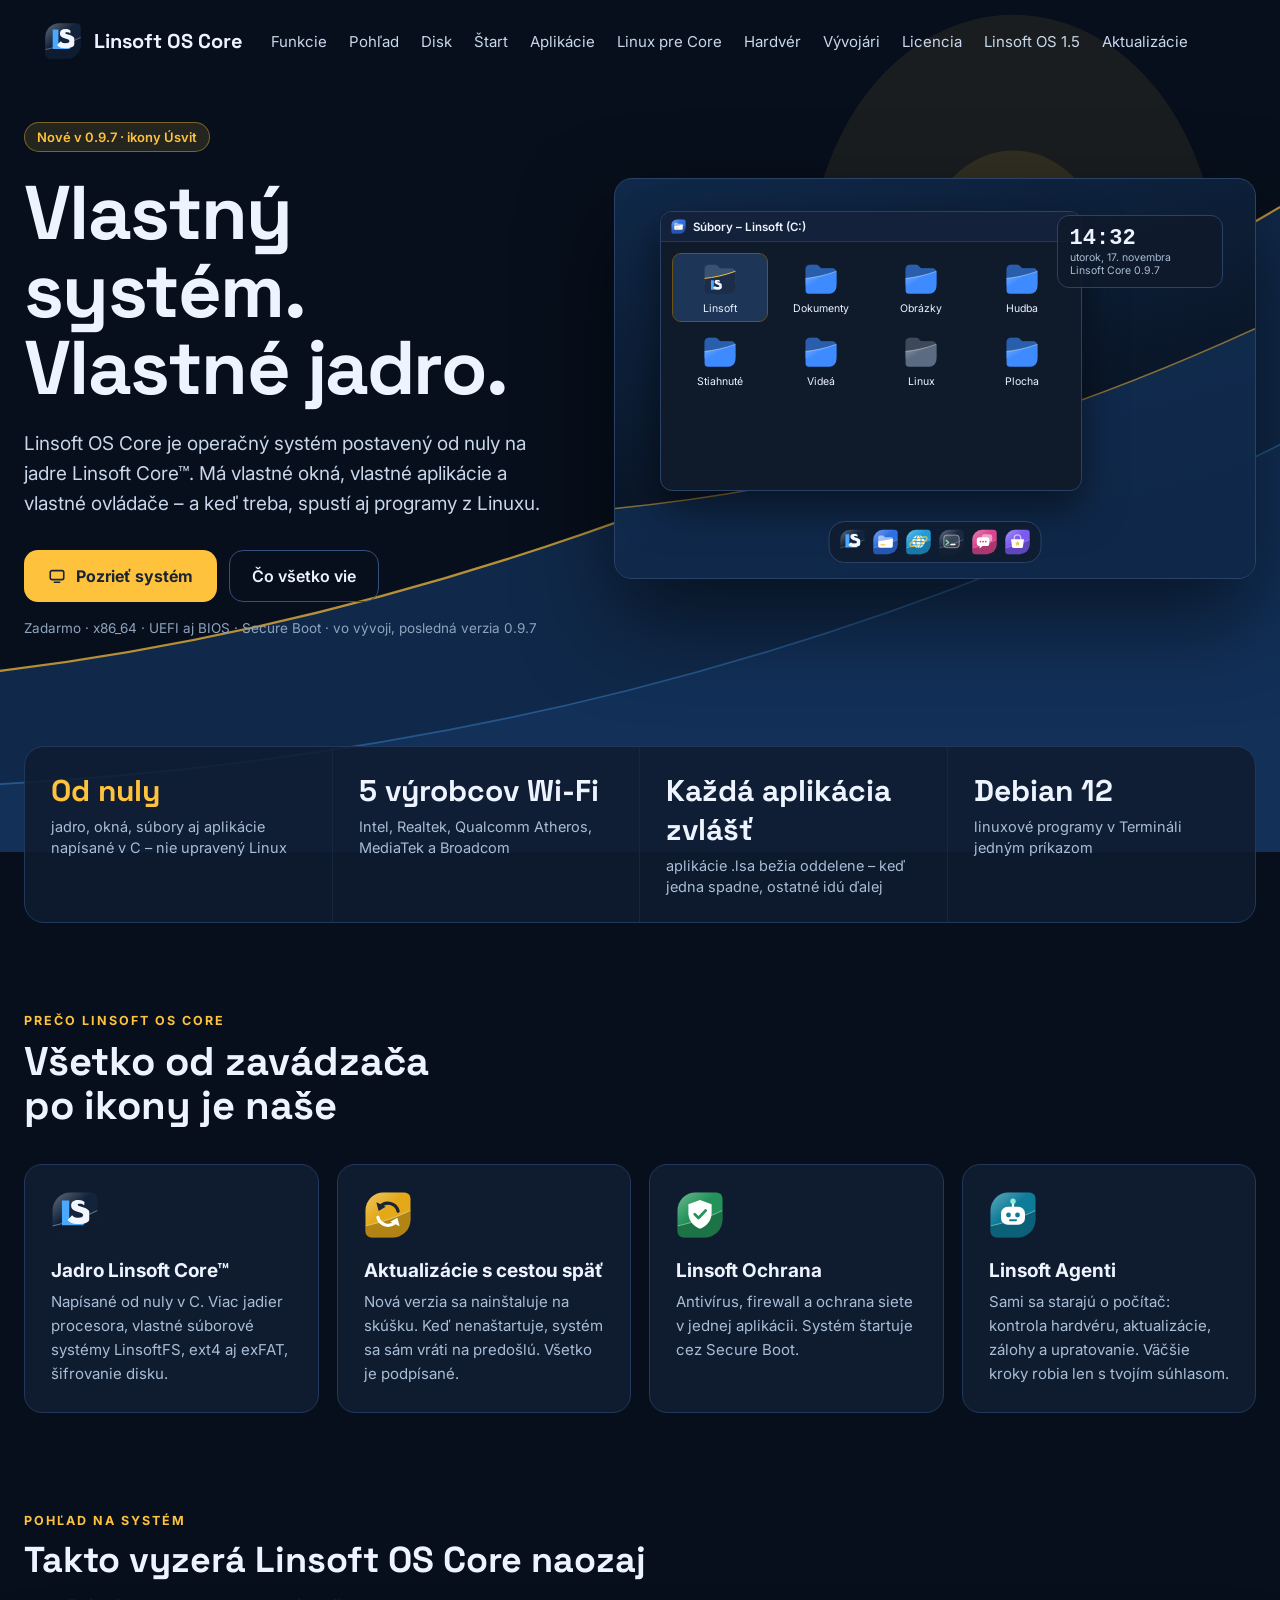
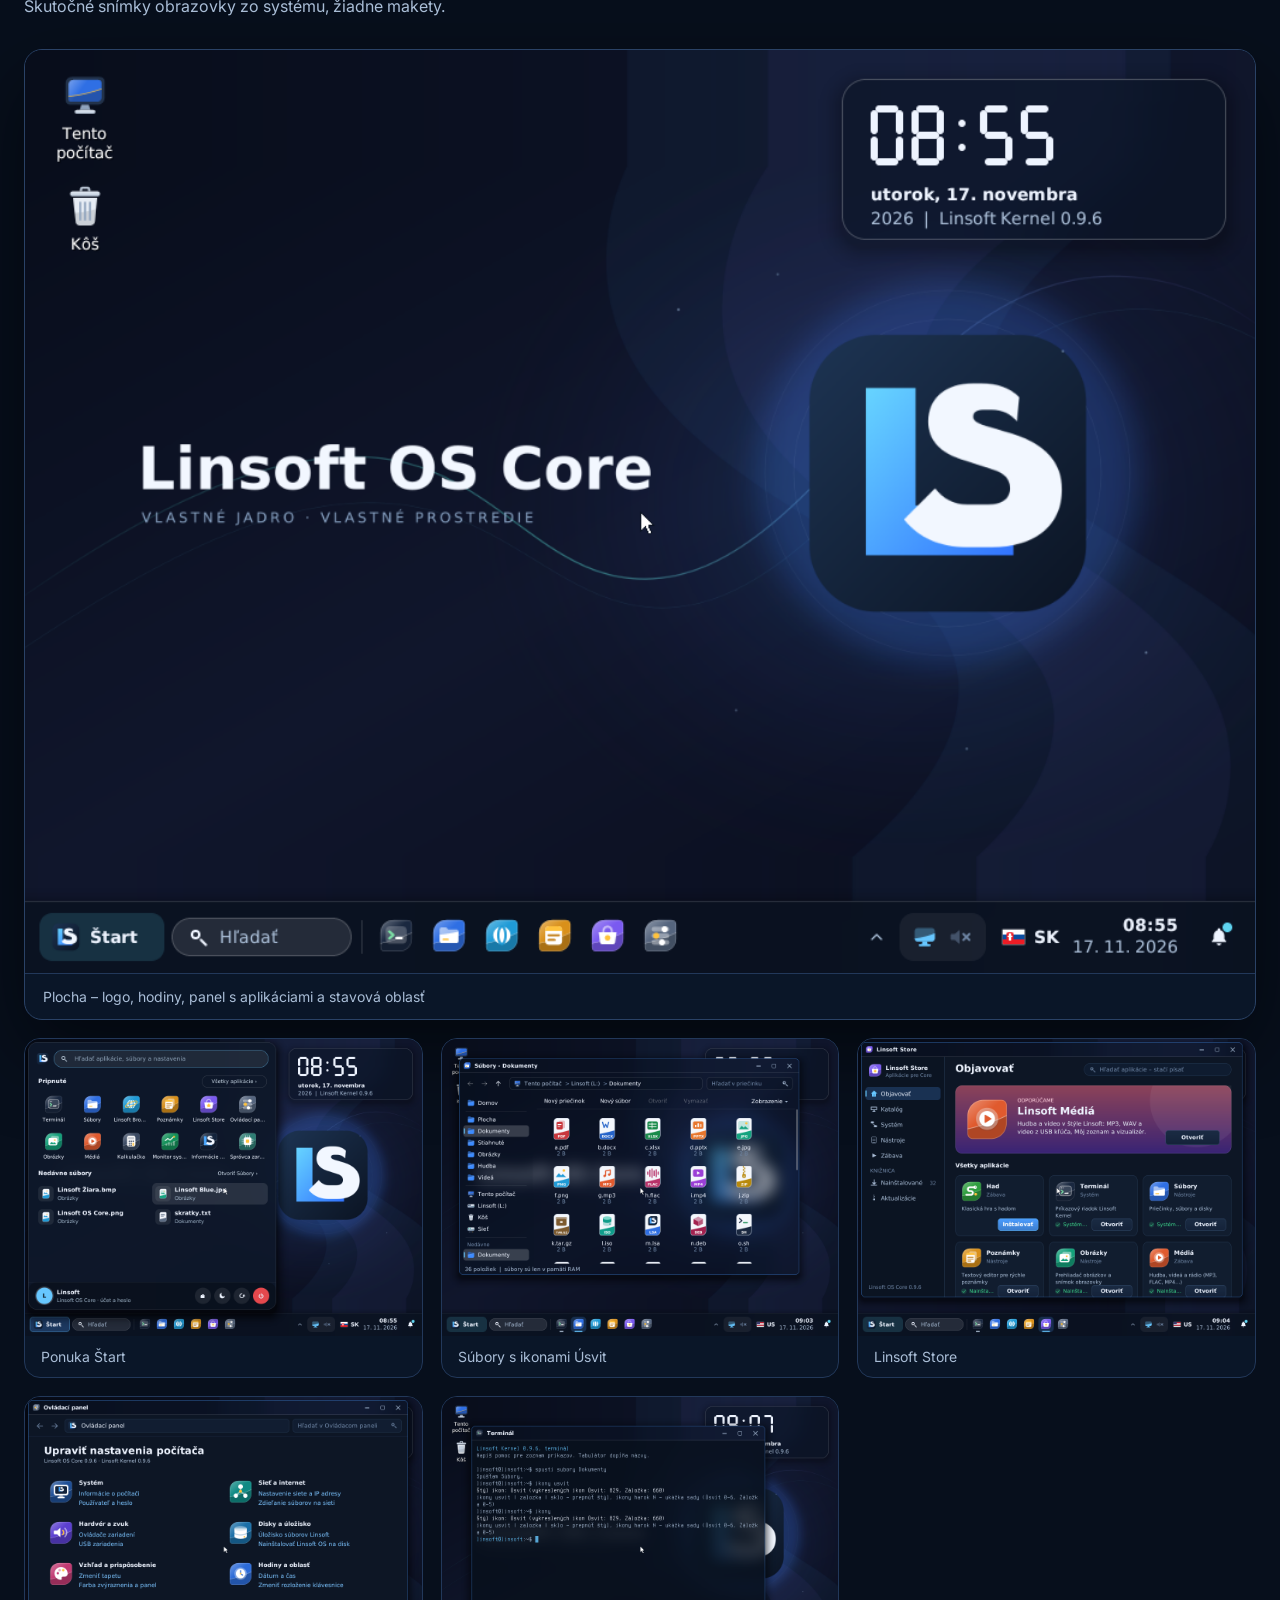
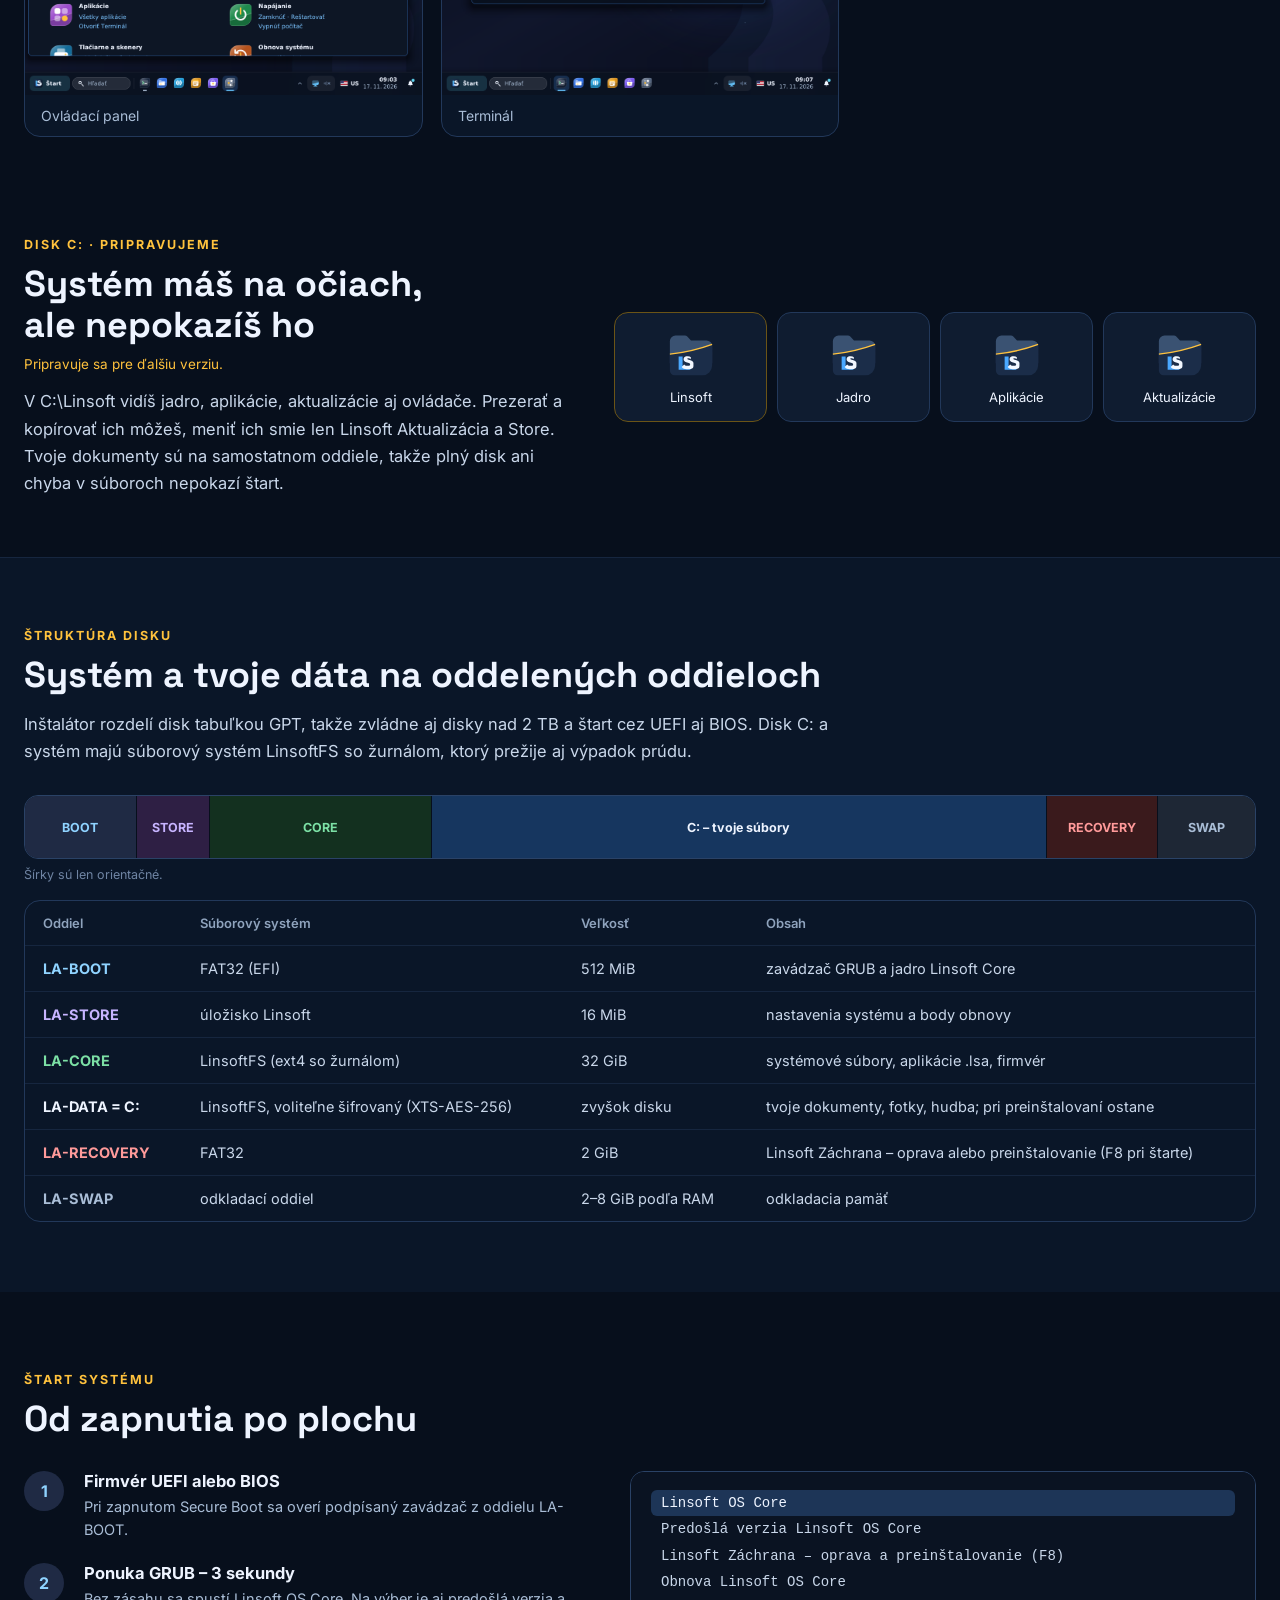
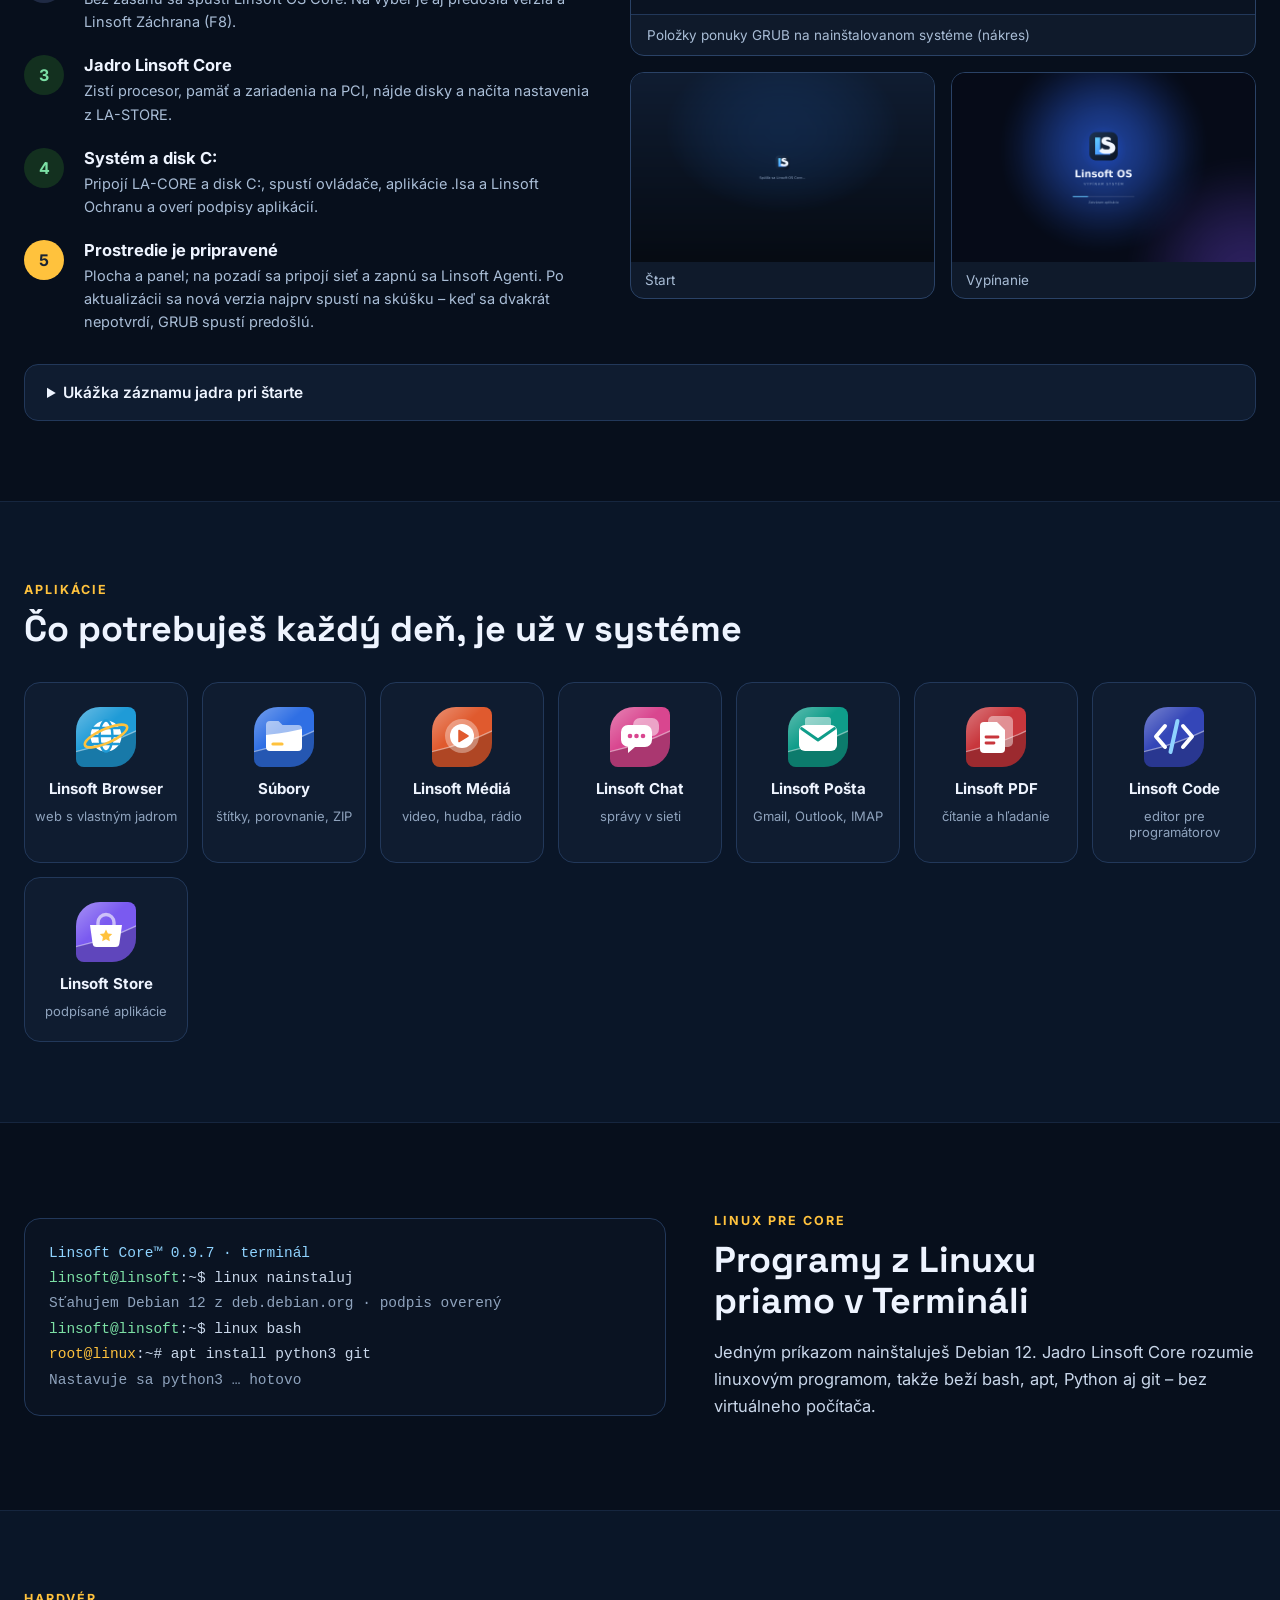
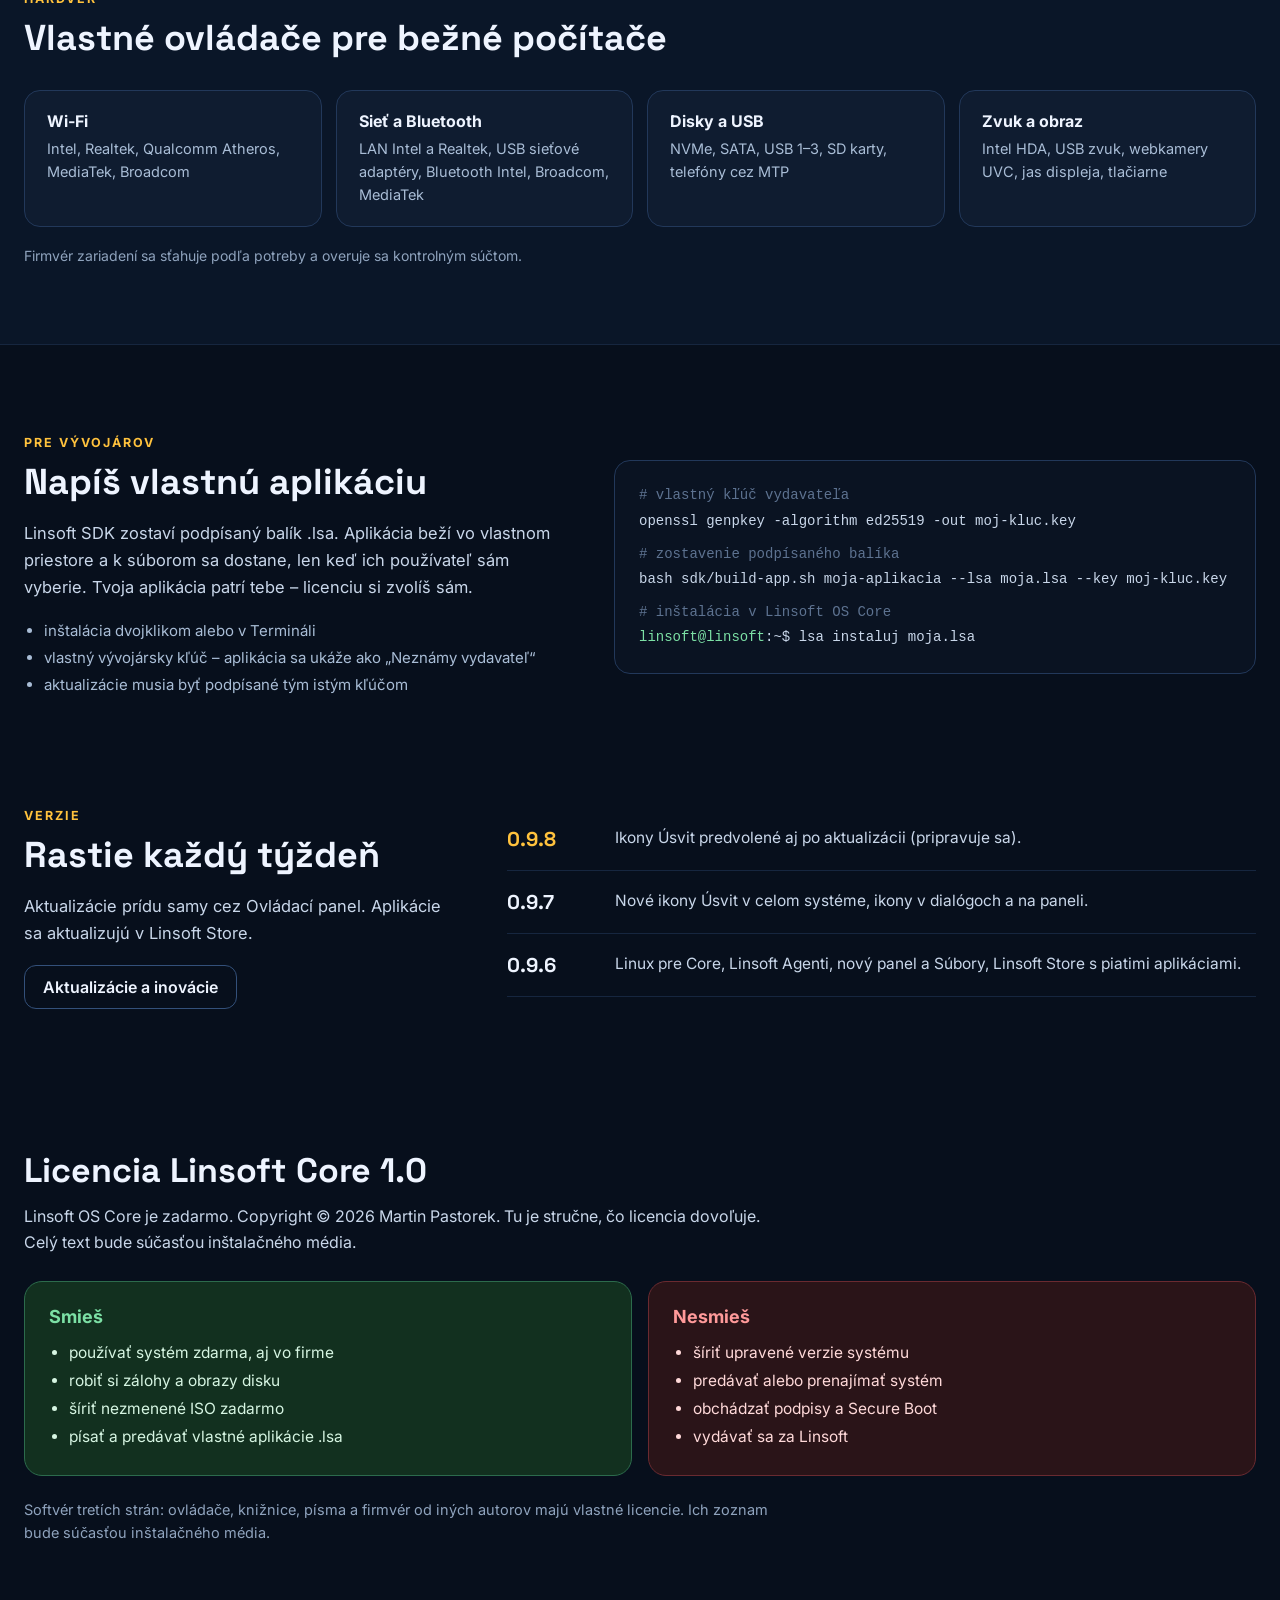
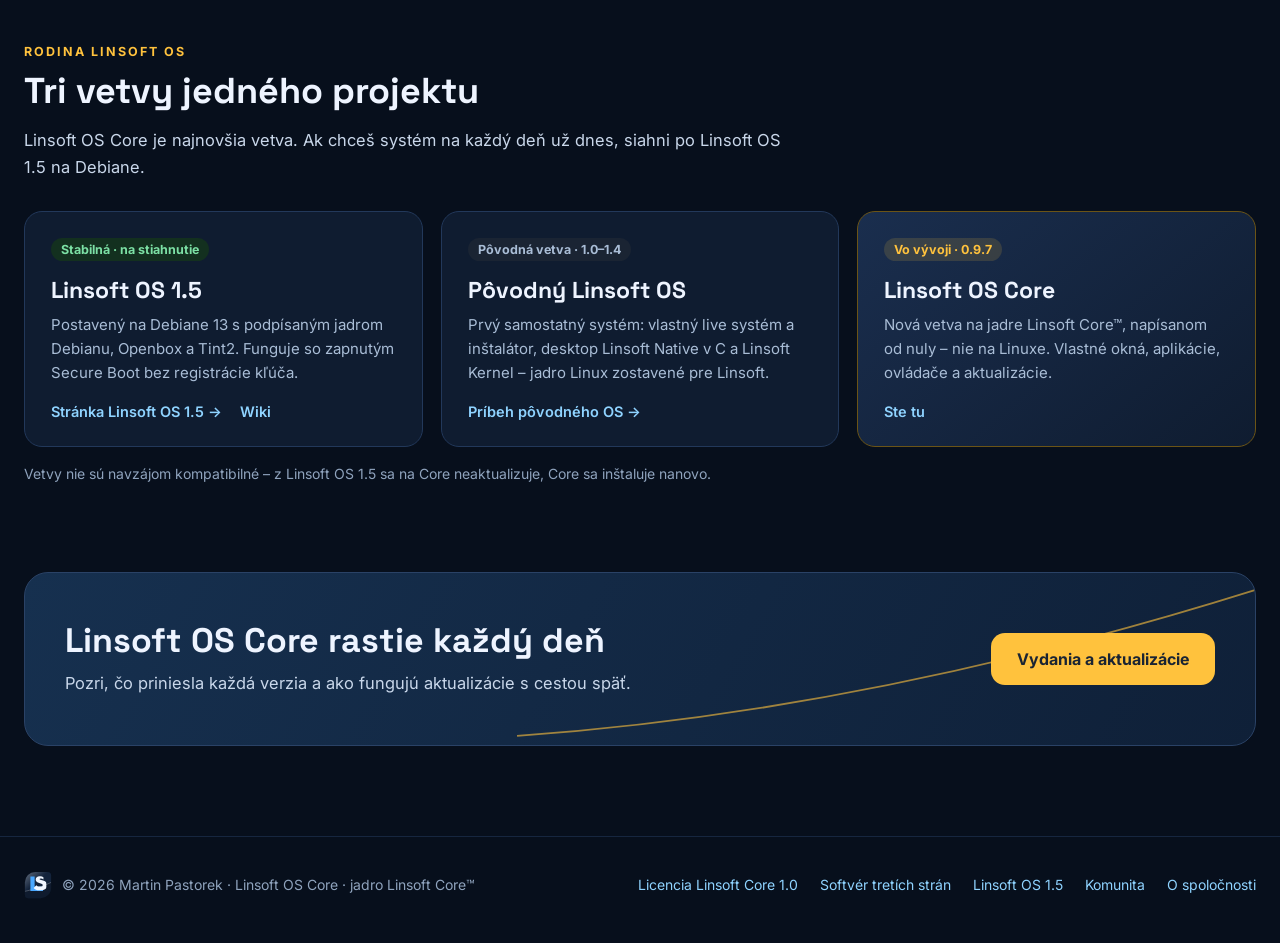
==== commit 882a6ec3: "Linsoft OS Core: štruktúra disku, štart systému a snímky štartu Co-Authored-By: Claude Opus 5.5 <nor" ====
--- a/docs/core.html
+++ b/docs/core.html
@@ -74,6 +74,8 @@
     <nav aria-label="Hlavná ponuka" style="display: flex; flex-wrap: wrap; gap: 4px 22px; font-size: 15px; flex: 1 1 auto">
       <a href="#funkcie" style="color: #C9D7EA; text-decoration: none">Funkcie</a>
       <a href="#pohlad" style="color: #C9D7EA; text-decoration: none">Pohľad</a>
+      <a href="#disk" style="color: #C9D7EA; text-decoration: none">Disk</a>
+      <a href="#start" style="color: #C9D7EA; text-decoration: none">Štart</a>
       <a href="#aplikacie" style="color: #C9D7EA; text-decoration: none">Aplikácie</a>
       <a href="#linux" style="color: #C9D7EA; text-decoration: none">Linux pre Core</a>
       <a href="#hardver" style="color: #C9D7EA; text-decoration: none">Hardvér</a>
@@ -250,6 +252,107 @@
     </div>
   </section>
 
+  <!-- štruktúra disku -->
+  <section id="disk" style="padding: 70px 24px; background: #0A1628; border-top: 1px solid #16263F">
+    <div style="max-width: 1240px; margin: 0 auto">
+      <div style="font-size: 12.5px; letter-spacing: 0.16em; text-transform: uppercase; color: #FFC23D; font-weight: 700">Štruktúra disku</div>
+      <h2 style="margin: 12px 0 0; font-family: 'Space Grotesk', Inter, sans-serif; font-size: 36px; line-height: 1.15; text-wrap: balance">Systém a tvoje dáta na oddelených oddieloch</h2>
+      <p style="margin: 14px 0 0; font-size: 16.5px; line-height: 1.65; color: #C9D7EA; max-width: 50em">Inštalátor rozdelí disk tabuľkou GPT, takže zvládne aj disky nad 2 TB a štart cez UEFI aj BIOS. Disk C: a systém majú súborový systém LinsoftFS so žurnálom, ktorý prežije aj výpadok prúdu.</p>
+      <div role="img" aria-label="Rozloženie disku: LA-BOOT, LA-STORE, LA-CORE, LA-DATA ako disk C:, LA-RECOVERY a LA-SWAP" style="display: flex; height: 64px; margin-top: 30px; border-radius: 14px; overflow: hidden; border: 1px solid #2A4266; font-size: 12.5px; font-weight: 700">
+        <div style="flex: 0 0 9%; background: #1F2A44; color: #8FD3FF; display: flex; align-items: center; justify-content: center">BOOT</div>
+        <div style="flex: 0 0 6%; background: #2E1F44; color: #C7B4FF; display: flex; align-items: center; justify-content: center; border-left: 1px solid #070F1C">STORE</div>
+        <div style="flex: 0 0 18%; background: #13301F; color: #7CE0A5; display: flex; align-items: center; justify-content: center; border-left: 1px solid #070F1C">CORE</div>
+        <div style="flex: 1 1 auto; background: #16365F; color: #EEF4FF; display: flex; align-items: center; justify-content: center; border-left: 1px solid #070F1C">C: – tvoje súbory</div>
+        <div style="flex: 0 0 9%; background: #3A1A1C; color: #FF9A9A; display: flex; align-items: center; justify-content: center; border-left: 1px solid #070F1C">RECOVERY</div>
+        <div style="flex: 0 0 8%; background: #1E2735; color: #A9BDD6; display: flex; align-items: center; justify-content: center; border-left: 1px solid #070F1C">SWAP</div>
+      </div>
+      <p style="margin: 8px 0 0; font-size: 12.5px; color: #6F84A3">Šírky sú len orientačné.</p>
+      <div style="margin-top: 18px; border: 1px solid #22385A; border-radius: 16px; overflow-x: auto">
+        <table style="width: 100%; min-width: 720px; border-collapse: collapse; font-size: 14.5px">
+          <thead><tr style="text-align: left; color: #8FA3BD; font-size: 13px"><th style="padding: 14px 18px; font-weight: 600">Oddiel</th><th style="padding: 14px 18px; font-weight: 600">Súborový systém</th><th style="padding: 14px 18px; font-weight: 600">Veľkosť</th><th style="padding: 14px 18px; font-weight: 600">Obsah</th></tr></thead>
+          <tbody style="color: #C9D7EA">
+            <tr style="border-top: 1px solid #16263F"><td style="padding: 14px 18px"><b style="color: #8FD3FF">LA-BOOT</b></td><td style="padding: 14px 18px">FAT32 (EFI)</td><td style="padding: 14px 18px">512 MiB</td><td style="padding: 14px 18px">zavádzač GRUB a jadro Linsoft Core</td></tr>
+            <tr style="border-top: 1px solid #16263F"><td style="padding: 14px 18px"><b style="color: #C7B4FF">LA-STORE</b></td><td style="padding: 14px 18px">úložisko Linsoft</td><td style="padding: 14px 18px">16 MiB</td><td style="padding: 14px 18px">nastavenia systému a body obnovy</td></tr>
+            <tr style="border-top: 1px solid #16263F"><td style="padding: 14px 18px"><b style="color: #7CE0A5">LA-CORE</b></td><td style="padding: 14px 18px">LinsoftFS (ext4 so žurnálom)</td><td style="padding: 14px 18px">32 GiB</td><td style="padding: 14px 18px">systémové súbory, aplikácie .lsa, firmvér</td></tr>
+            <tr style="border-top: 1px solid #16263F"><td style="padding: 14px 18px"><b style="color: #EEF4FF">LA-DATA = C:</b></td><td style="padding: 14px 18px">LinsoftFS, voliteľne šifrovaný (XTS-AES-256)</td><td style="padding: 14px 18px">zvyšok disku</td><td style="padding: 14px 18px">tvoje dokumenty, fotky, hudba; pri preinštalovaní ostane</td></tr>
+            <tr style="border-top: 1px solid #16263F"><td style="padding: 14px 18px"><b style="color: #FF9A9A">LA-RECOVERY</b></td><td style="padding: 14px 18px">FAT32</td><td style="padding: 14px 18px">2 GiB</td><td style="padding: 14px 18px">Linsoft Záchrana – oprava alebo preinštalovanie (F8 pri štarte)</td></tr>
+            <tr style="border-top: 1px solid #16263F"><td style="padding: 14px 18px"><b style="color: #A9BDD6">LA-SWAP</b></td><td style="padding: 14px 18px">odkladací oddiel</td><td style="padding: 14px 18px">2–8 GiB podľa RAM</td><td style="padding: 14px 18px">odkladacia pamäť</td></tr>
+          </tbody>
+        </table>
+      </div>
+    </div>
+  </section>
+
+  <!-- štart systému -->
+  <section id="start" style="padding: 80px 24px">
+    <div style="max-width: 1240px; margin: 0 auto">
+      <div style="font-size: 12.5px; letter-spacing: 0.16em; text-transform: uppercase; color: #FFC23D; font-weight: 700">Štart systému</div>
+      <h2 style="margin: 12px 0 0; font-family: 'Space Grotesk', Inter, sans-serif; font-size: 36px; line-height: 1.15; text-wrap: balance">Od zapnutia po plochu</h2>
+      <div style="display: flex; flex-wrap: wrap; gap: 40px; margin-top: 30px; align-items: flex-start">
+        <ol style="flex: 1 1 460px; min-width: 0; list-style: none; margin: 0; padding: 0; display: flex; flex-direction: column">
+          <li style="display: grid; grid-template-columns: 44px minmax(0, 1fr); gap: 16px; padding-bottom: 22px">
+            <div style="width: 40px; height: 40px; border-radius: 20px; background: #1F2A44; color: #8FD3FF; font-weight: 700; display: flex; align-items: center; justify-content: center">1</div>
+            <div><b style="font-size: 16.5px">Firmvér UEFI alebo BIOS</b><p style="margin: 4px 0 0; font-size: 14.5px; line-height: 1.6; color: #A9BDD6">Pri zapnutom Secure Boot sa overí podpísaný zavádzač z oddielu LA-BOOT.</p></div>
+          </li>
+          <li style="display: grid; grid-template-columns: 44px minmax(0, 1fr); gap: 16px; padding-bottom: 22px">
+            <div style="width: 40px; height: 40px; border-radius: 20px; background: #1F2A44; color: #8FD3FF; font-weight: 700; display: flex; align-items: center; justify-content: center">2</div>
+            <div><b style="font-size: 16.5px">Ponuka GRUB – 3 sekundy</b><p style="margin: 4px 0 0; font-size: 14.5px; line-height: 1.6; color: #A9BDD6">Bez zásahu sa spustí Linsoft OS Core. Na výber je aj predošlá verzia a Linsoft Záchrana (F8).</p></div>
+          </li>
+          <li style="display: grid; grid-template-columns: 44px minmax(0, 1fr); gap: 16px; padding-bottom: 22px">
+            <div style="width: 40px; height: 40px; border-radius: 20px; background: #13301F; color: #7CE0A5; font-weight: 700; display: flex; align-items: center; justify-content: center">3</div>
+            <div><b style="font-size: 16.5px">Jadro Linsoft Core</b><p style="margin: 4px 0 0; font-size: 14.5px; line-height: 1.6; color: #A9BDD6">Zistí procesor, pamäť a zariadenia na PCI, nájde disky a načíta nastavenia z LA-STORE.</p></div>
+          </li>
+          <li style="display: grid; grid-template-columns: 44px minmax(0, 1fr); gap: 16px; padding-bottom: 22px">
+            <div style="width: 40px; height: 40px; border-radius: 20px; background: #13301F; color: #7CE0A5; font-weight: 700; display: flex; align-items: center; justify-content: center">4</div>
+            <div><b style="font-size: 16.5px">Systém a disk C:</b><p style="margin: 4px 0 0; font-size: 14.5px; line-height: 1.6; color: #A9BDD6">Pripojí LA-CORE a disk C:, spustí ovládače, aplikácie .lsa a Linsoft Ochranu a overí podpisy aplikácií.</p></div>
+          </li>
+          <li style="display: grid; grid-template-columns: 44px minmax(0, 1fr); gap: 16px">
+            <div style="width: 40px; height: 40px; border-radius: 20px; background: #FFC23D; color: #1A2433; font-weight: 700; display: flex; align-items: center; justify-content: center">5</div>
+            <div><b style="font-size: 16.5px">Prostredie je pripravené</b><p style="margin: 4px 0 0; font-size: 14.5px; line-height: 1.6; color: #A9BDD6">Plocha a panel; na pozadí sa pripojí sieť a zapnú sa Linsoft Agenti. Po aktualizácii sa nová verzia najprv spustí na skúšku – keď sa dvakrát nepotvrdí, GRUB spustí predošlú.</p></div>
+          </li>
+        </ol>
+        <div style="flex: 1 1 520px; min-width: 0; display: flex; flex-direction: column; gap: 16px">
+          <figure style="margin: 0; border-radius: 14px; overflow: hidden; border: 1px solid #2A4266; background: #0F1A2B">
+            <div style="padding: 18px 20px; font-family: ui-monospace, Consolas, monospace; font-size: 14px; line-height: 1.9; color: #C9D7EA; background: #0A1322">
+              <div style="padding: 0 10px; border-radius: 6px; background: #1D3557; color: #EEF4FF">Linsoft OS Core</div>
+              <div style="padding: 0 10px">Predošlá verzia Linsoft OS Core</div>
+              <div style="padding: 0 10px">Linsoft Záchrana – oprava a preinštalovanie (F8)</div>
+              <div style="padding: 0 10px">Obnova Linsoft OS Core</div>
+            </div>
+            <figcaption style="padding: 12px 16px; font-size: 13.5px; color: #A9BDD6; border-top: 1px solid #22385A">Položky ponuky GRUB na nainštalovanom systéme (nákres)</figcaption>
+          </figure>
+          <div style="display: grid; grid-template-columns: repeat(2, minmax(0, 1fr)); gap: 16px">
+            <figure style="margin: 0; border-radius: 14px; overflow: hidden; border: 1px solid #2A4266; background: #0F1A2B">
+              <img src="img/core-start-spusta.png" alt="Úvodná obrazovka: logo Linsoft a text Spúšťa sa Linsoft OS Core" style="display: block; width: 100%; height: auto">
+              <figcaption style="padding: 10px 14px; font-size: 13.5px; color: #A9BDD6">Štart</figcaption>
+            </figure>
+            <figure style="margin: 0; border-radius: 14px; overflow: hidden; border: 1px solid #2A4266; background: #0F1A2B">
+              <img src="img/core-vypinanie.png" alt="Obrazovka vypínania s logom a priebehom" style="display: block; width: 100%; height: auto">
+              <figcaption style="padding: 10px 14px; font-size: 13.5px; color: #A9BDD6">Vypínanie</figcaption>
+            </figure>
+          </div>
+        </div>
+      </div>
+      <details style="margin-top: 30px; padding: 18px 22px; border-radius: 14px; background: #0F1C30; border: 1px solid #22385A">
+        <summary style="cursor: pointer; font-weight: 600; font-size: 15.5px">Ukážka záznamu jadra pri štarte</summary>
+        <pre style="margin: 14px 0 0; padding: 16px; border-radius: 10px; background: #0A1322; color: #A9BDD6; font-size: 12.5px; line-height: 1.6; overflow-x: auto">Zavádzač: Linsoft Boot 1.0 (UEFI), framebuffer 1280x800 32 bpp
+CPU: 12th Gen Intel(R) Core(TM) i3-1215U
+PCI: nájdených 7 zariadení
+Disk 1: QEMU HARDDISK, SATA (AHCI), 8 GB, GPT, 7 oddielov
+Úložisko: nájdené na QEMU HARDDISK, oddiel 2
+ext: LA-CORE pripojený (systémové súbory .linsoft)
+ext: zväzok LA-DATA (LinsoftFS), blok 4096 B, zápis so žurnálom
+LSA: 4 nainštalovaných aplikácií .lsa
+Ochrana: pripravená (antivírus zap, firewall zap – Domáca sieť, filter DNS zap)
+Ovládače: 7 zariadení, 7 funguje, 0 bez ovládača
+Prostredie je pripravené (1280x800)
+Sieť: DHCP pridelil 10.0.2.15
+Agenti: pripravení (6 zapnutých)</pre>
+        <p style="margin: 10px 0 0; font-size: 13px; color: #6F84A3">Skrátený záznam z testu vo virtuálnom počítači QEMU.</p>
+      </details>
+    </div>
+  </section>
+
   <!-- aplikácie -->
   <section id="aplikacie" style="padding: 80px 24px; background: #0A1628; border-top: 1px solid #16263F; border-bottom: 1px solid #16263F">
     <div style="max-width: 1240px; margin: 0 auto">
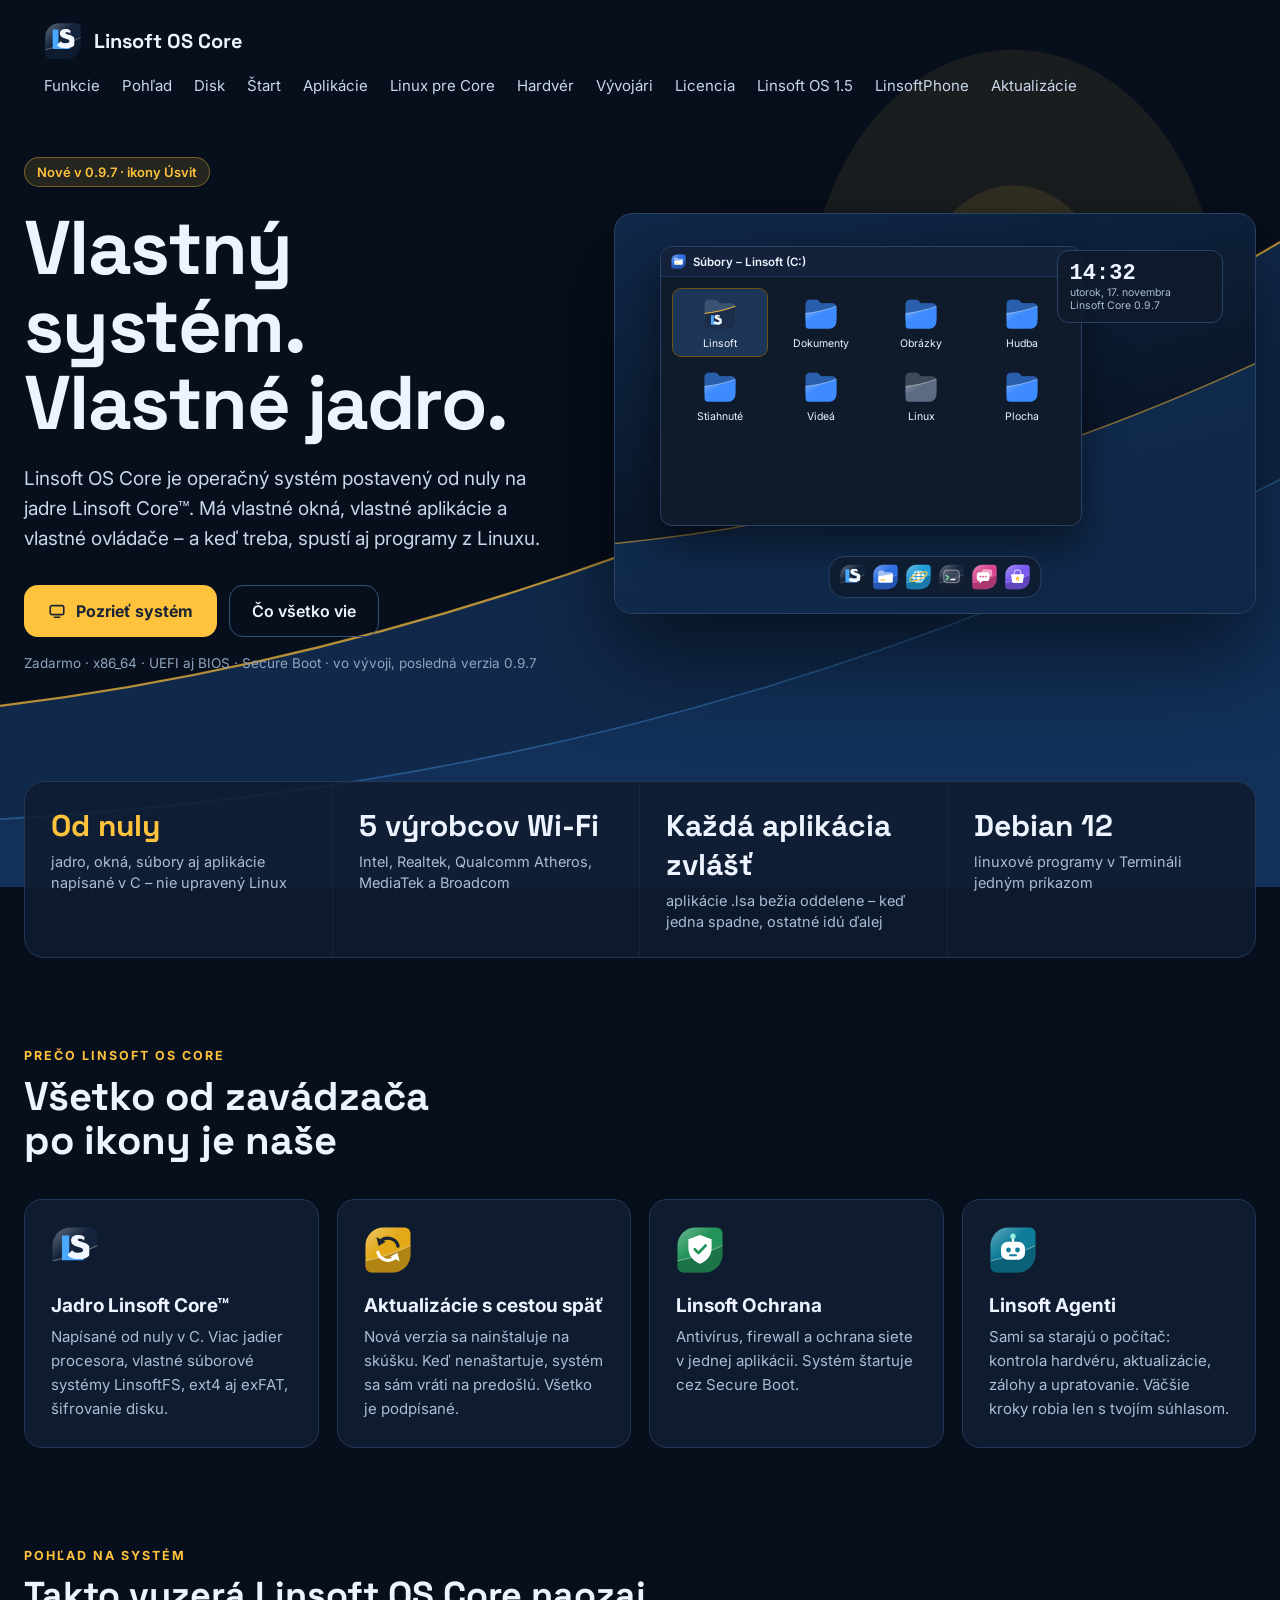
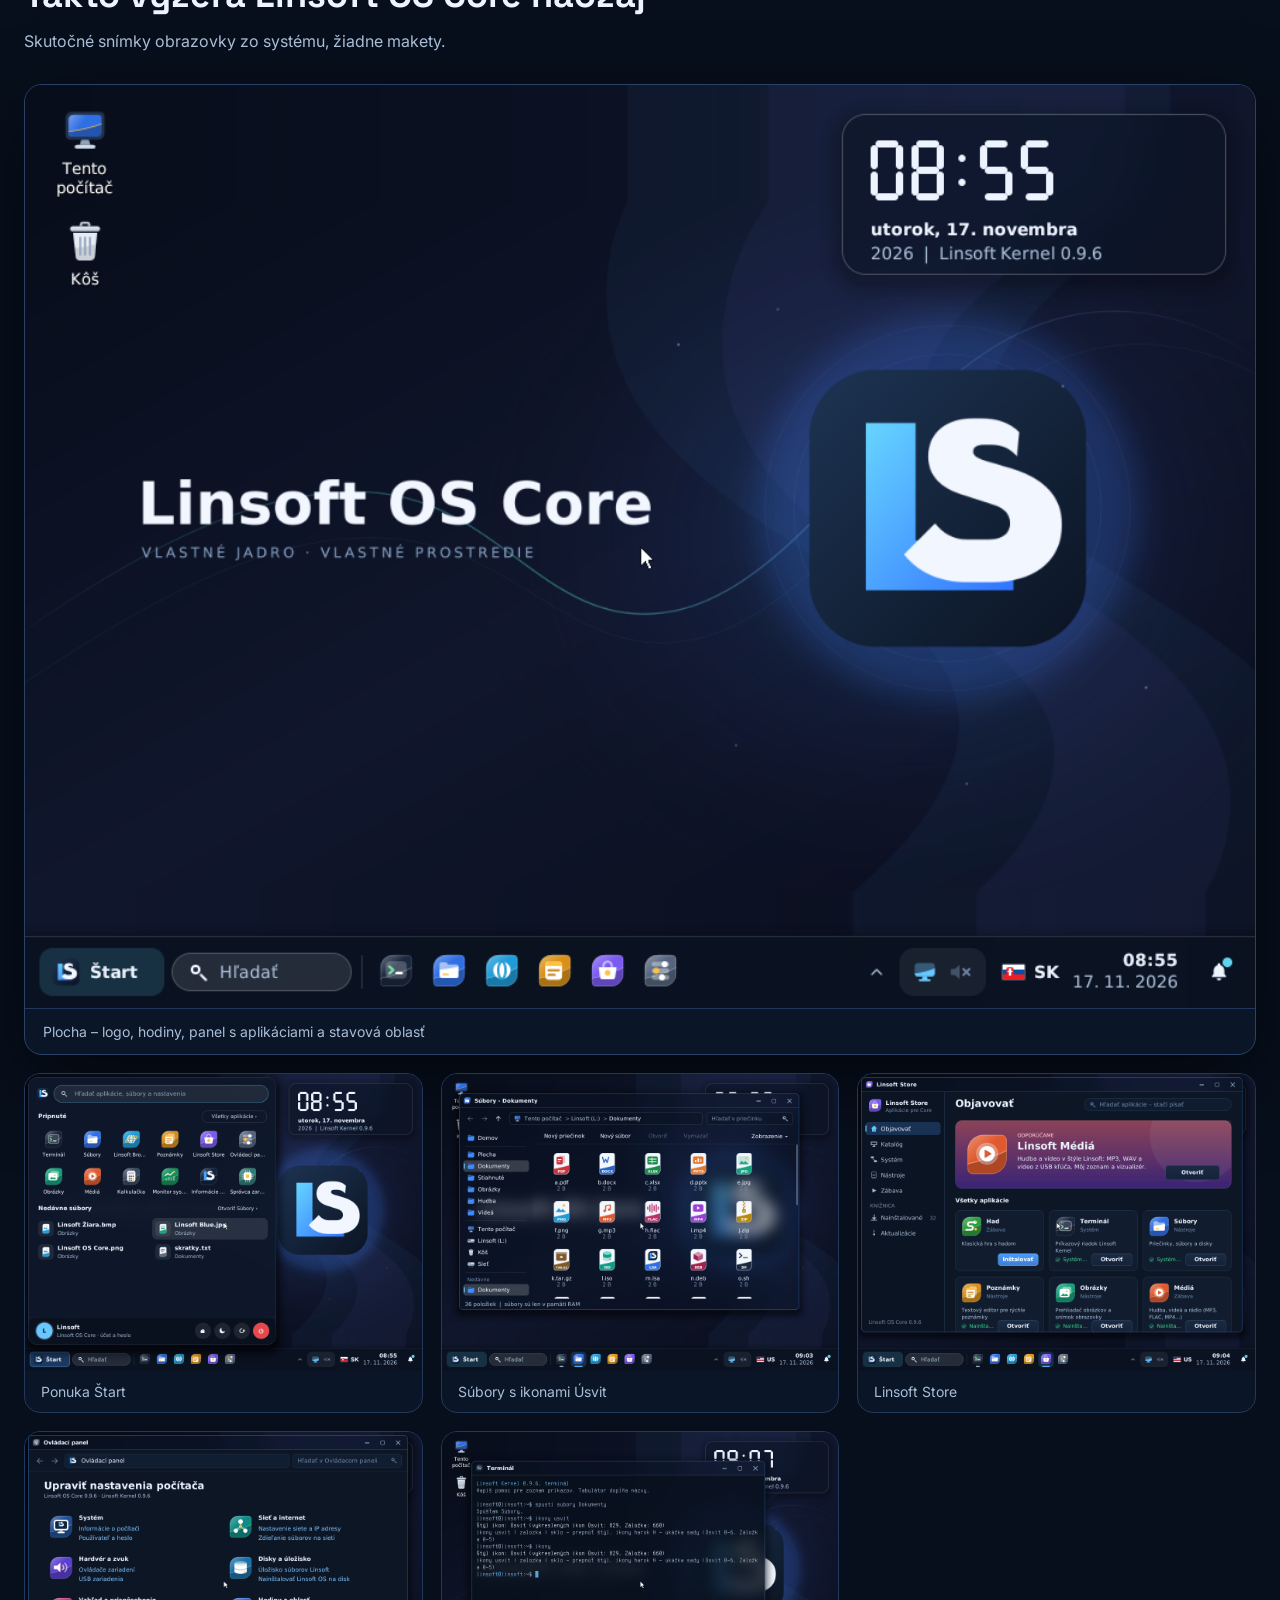
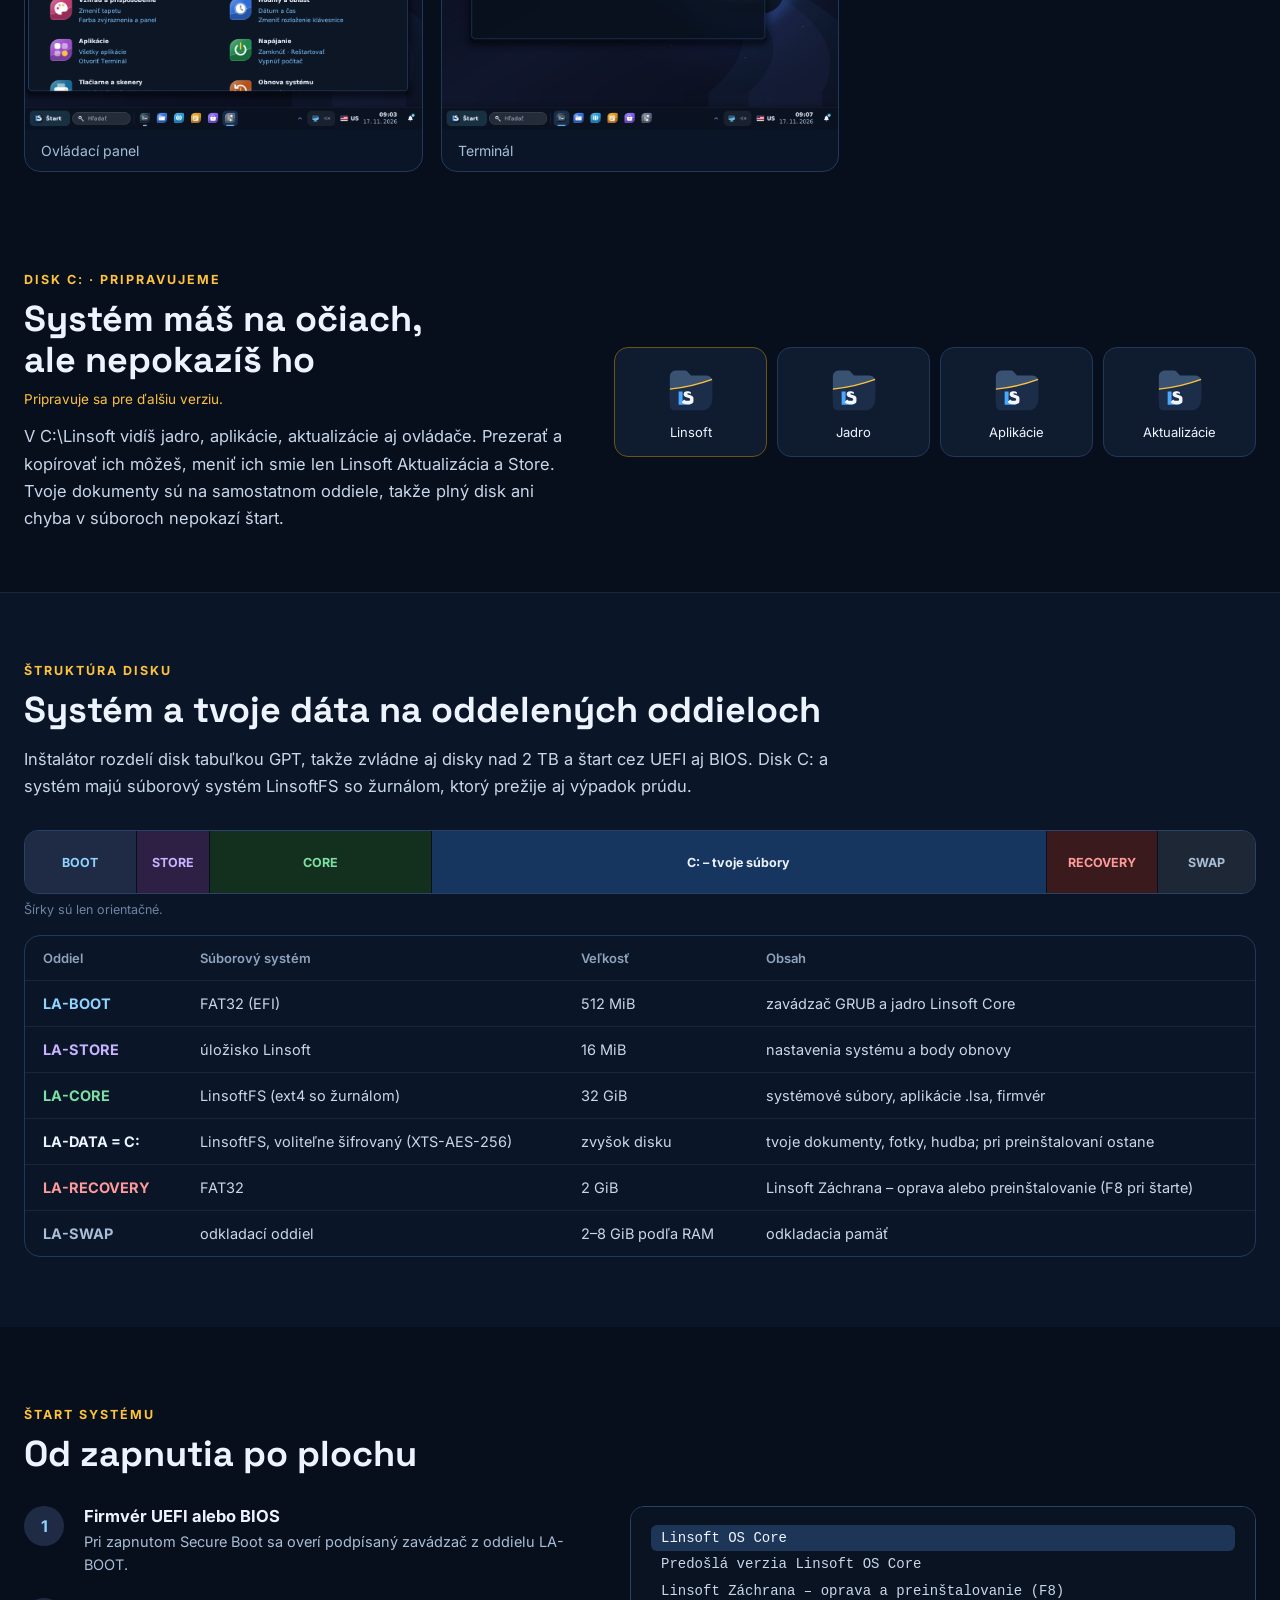
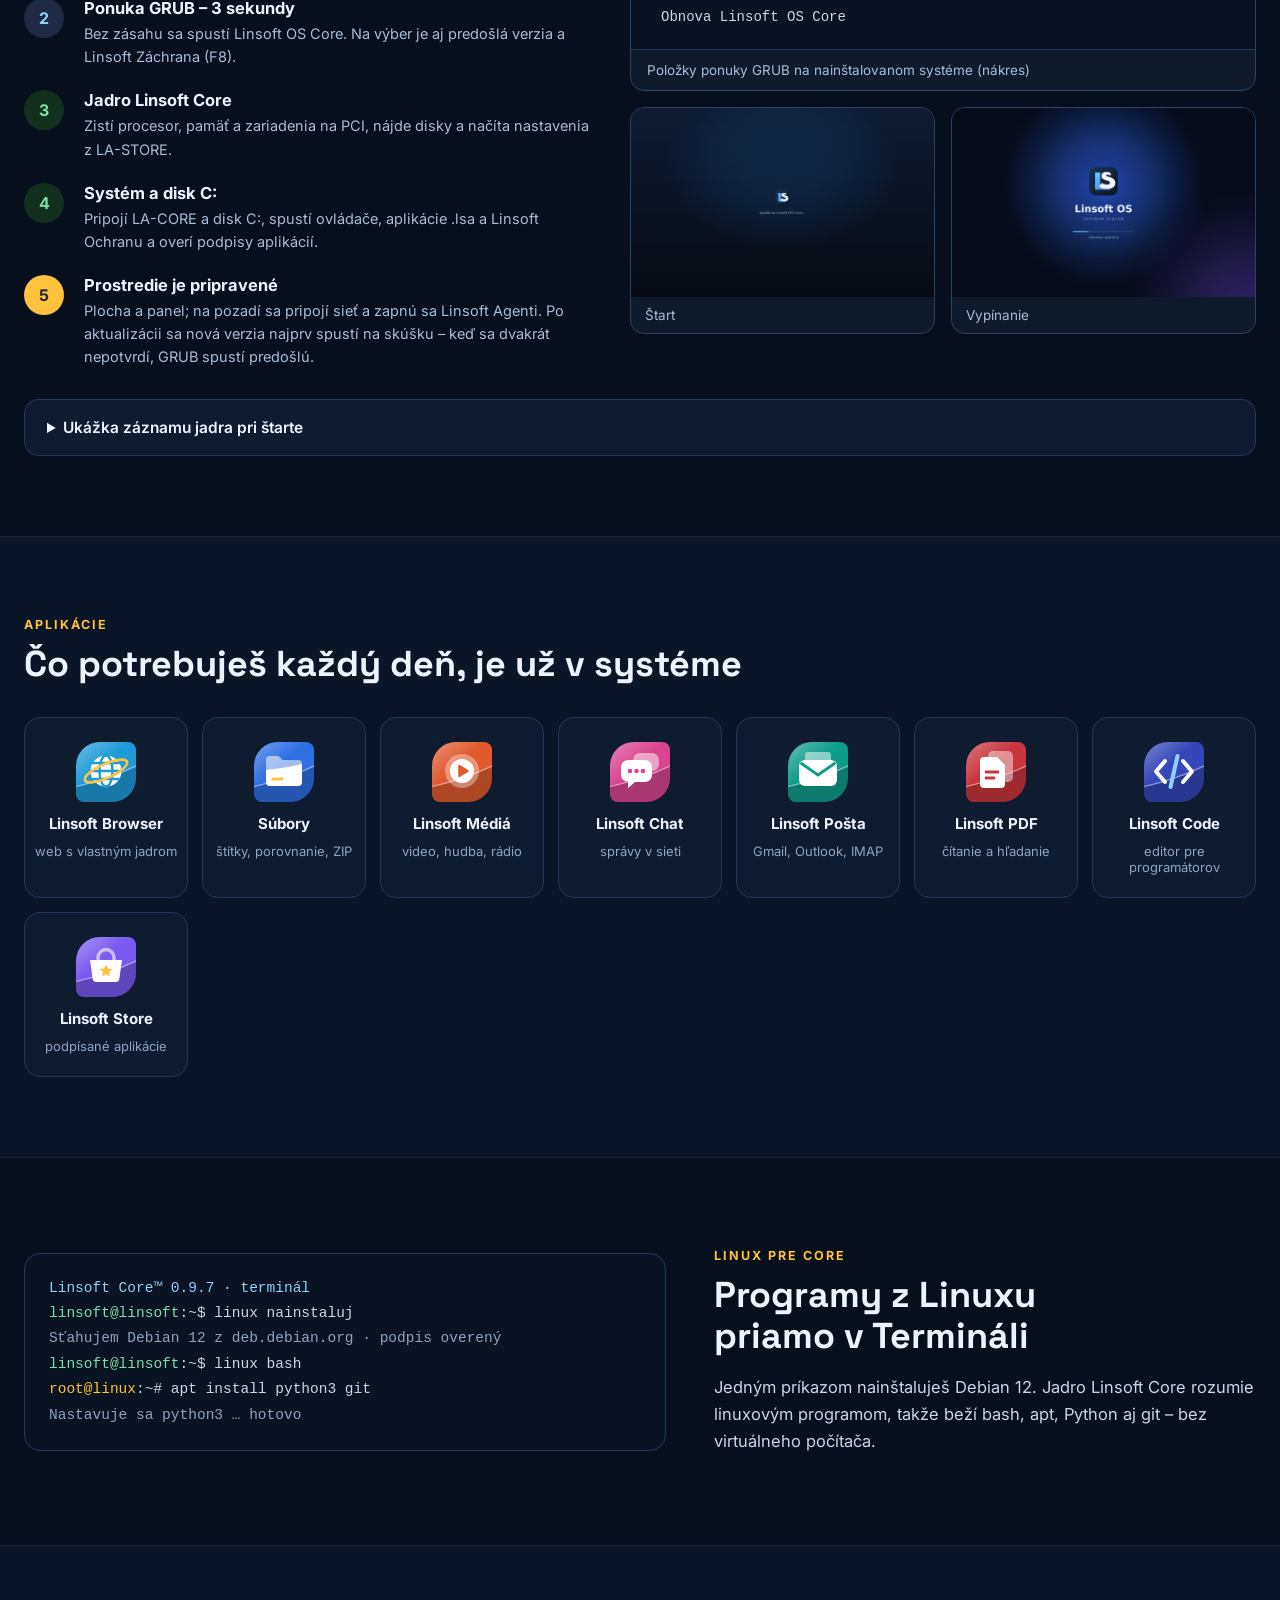
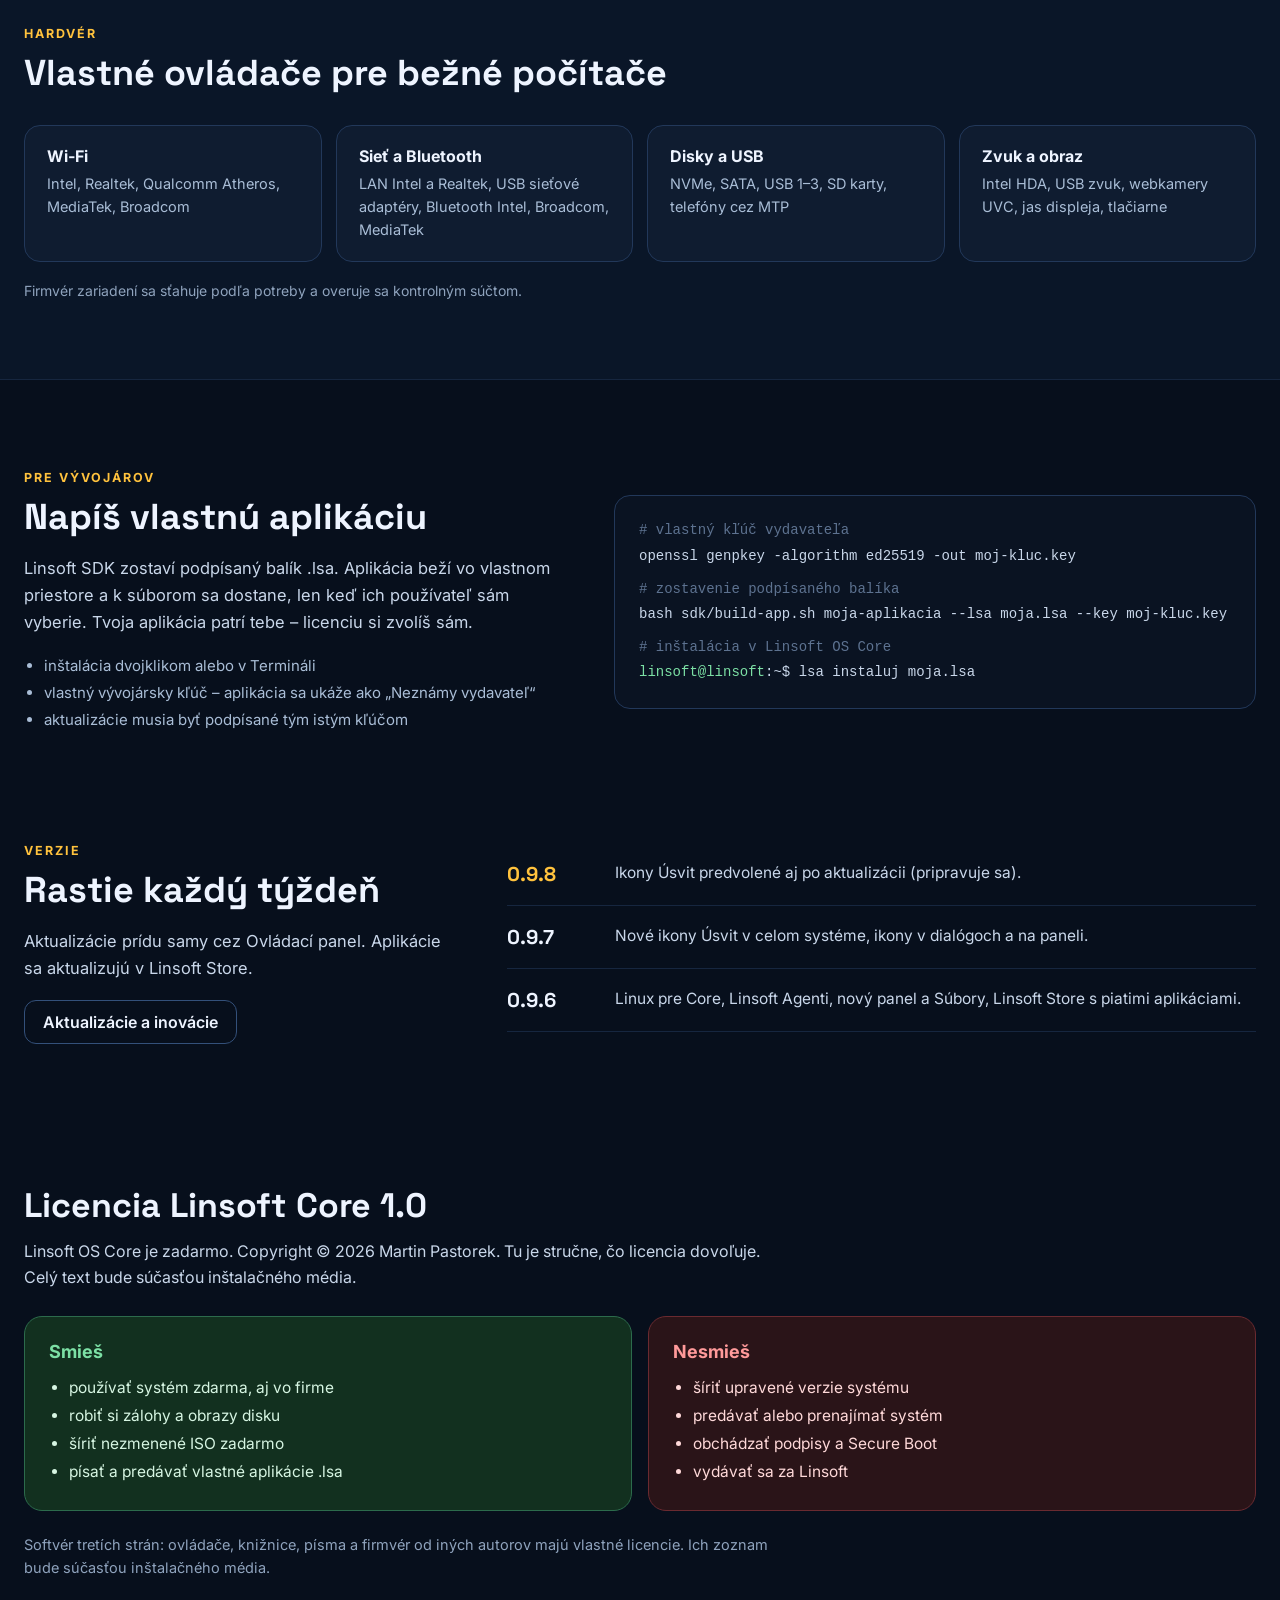
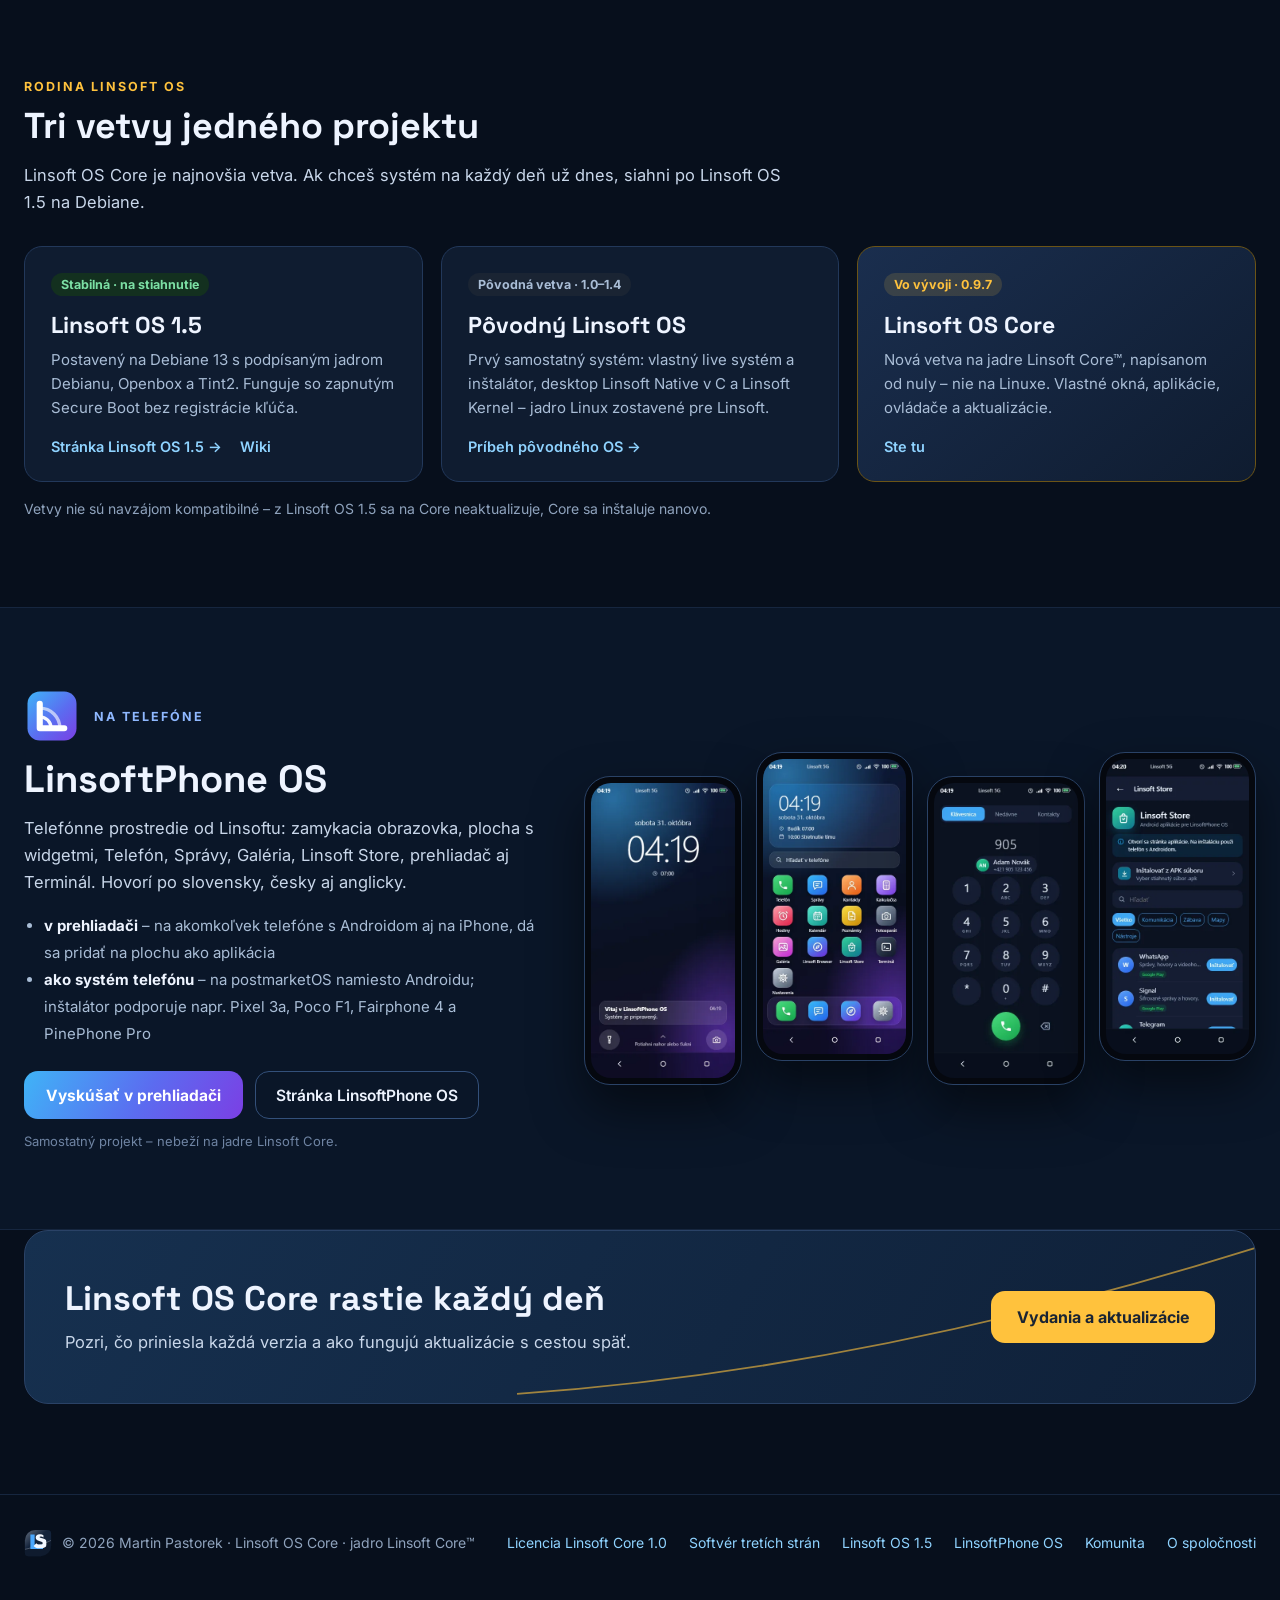
==== commit f366aea1: "Linsoft OS Core: sekcia LinsoftPhone OS so snímkami a odkazmi Co-Authored-By: Claude Opus 5.5 <norep" ====
--- a/docs/core.html
+++ b/docs/core.html
@@ -82,6 +82,7 @@
       <a href="#vyvojari" style="color: #C9D7EA; text-decoration: none">Vývojári</a>
       <a href="#licencia" style="color: #C9D7EA; text-decoration: none">Licencia</a>
       <a href="index.html" style="color: #C9D7EA; text-decoration: none">Linsoft OS 1.5</a>
+      <a href="#phone" style="color: #C9D7EA; text-decoration: none">LinsoftPhone</a>
       <a href="core-aktualizacie.html" style="color: #C9D7EA; text-decoration: none">Aktualizácie</a>
     </nav>
   </header>
@@ -512,6 +513,35 @@
     </div>
   </section>
 
+  <!-- LinsoftPhone OS -->
+  <section id="phone" style="padding: 80px 24px; background: #0A1628; border-top: 1px solid #16263F; border-bottom: 1px solid #16263F">
+    <div style="max-width: 1240px; margin: 0 auto; display: flex; flex-wrap: wrap; align-items: center; gap: 48px">
+      <div style="flex: 1 1 400px; min-width: 0">
+        <div style="display: flex; align-items: center; gap: 14px">
+          <svg viewBox="0 0 512 512" width="56" height="56" role="img" aria-label="Logo LinsoftPhone OS"><defs><linearGradient id="lpg" x1="0" y1="0" x2="1" y2="1"><stop offset="0" stop-color="#3fb4f7"></stop><stop offset=".55" stop-color="#5b6cf0"></stop><stop offset="1" stop-color="#7b3fe4"></stop></linearGradient></defs><rect x="32" y="32" width="448" height="448" rx="112" fill="url(#lpg)"></rect><g fill="none" stroke="#fff" stroke-linecap="round" transform="translate(-16 16)"><path d="M160 128V352H384" stroke-width="56" stroke-linejoin="round"></path><path d="M160 248A104 104 0 0 1 264 352" stroke-width="30" opacity=".95"></path><path d="M160 168A184 184 0 0 1 344 352" stroke-width="30" opacity=".6"></path></g></svg>
+          <div style="font-size: 12.5px; letter-spacing: 0.16em; text-transform: uppercase; color: #8FB8FF; font-weight: 700">Na telefóne</div>
+        </div>
+        <h2 style="margin: 14px 0 0; font-family: 'Space Grotesk', Inter, sans-serif; font-size: 38px; line-height: 1.12; text-wrap: balance">LinsoftPhone OS</h2>
+        <p style="margin: 14px 0 0; font-size: 16.5px; line-height: 1.65; color: #C9D7EA">Telefónne prostredie od Linsoftu: zamykacia obrazovka, plocha s widgetmi, Telefón, Správy, Galéria, Linsoft Store, prehliadač aj Terminál. Hovorí po slovensky, česky aj anglicky.</p>
+        <ul style="margin: 16px 0 0; padding-left: 20px; font-size: 15px; line-height: 1.8; color: #A9BDD6">
+          <li><b style="color: #EEF4FF">v prehliadači</b> – na akomkoľvek telefóne s Androidom aj na iPhone, dá sa pridať na plochu ako aplikácia</li>
+          <li><b style="color: #EEF4FF">ako systém telefónu</b> – na postmarketOS namiesto Androidu; inštalátor podporuje napr. Pixel 3a, Poco F1, Fairphone 4 a PinePhone Pro</li>
+        </ul>
+        <div style="display: flex; flex-wrap: wrap; gap: 12px; margin-top: 24px">
+          <a href="https://linsoft1.github.io/linsoftphone-os/app/" style="display: inline-flex; align-items: center; height: 48px; padding: 0 22px; border-radius: 14px; background: linear-gradient(120deg, #3fb4f7, #5b6cf0 55%, #7b3fe4); color: #ffffff; font-weight: 700; font-size: 15.5px; text-decoration: none">Vyskúšať v prehliadači</a>
+          <a href="https://linsoft1.github.io/linsoftphone-os/" style="display: inline-flex; align-items: center; height: 48px; padding: 0 20px; border-radius: 14px; border: 1px solid #33507A; color: #EEF4FF; font-weight: 600; font-size: 15.5px; text-decoration: none">Stránka LinsoftPhone OS</a>
+        </div>
+        <p style="margin: 14px 0 0; font-size: 13px; color: #6F84A3">Samostatný projekt – nebeží na jadre Linsoft Core.</p>
+      </div>
+      <div style="flex: 1 1 560px; min-width: 0; display: grid; grid-template-columns: repeat(4, minmax(0, 1fr)); gap: 14px; align-items: end">
+        <figure style="margin: 0; border-radius: 26px; padding: 6px; background: #05080F; border: 1px solid #2A4266; box-shadow: 0 24px 50px rgba(0,0,0,0.5)"><img src="img/core-phone-zamok.webp" alt="LinsoftPhone OS: zamykacia obrazovka" style="display: block; width: 100%; height: auto; border-radius: 20px"></figure>
+        <figure style="margin: 0 0 24px; border-radius: 26px; padding: 6px; background: #05080F; border: 1px solid #2A4266; box-shadow: 0 24px 50px rgba(0,0,0,0.5)"><img src="img/core-phone-plocha.webp" alt="LinsoftPhone OS: plocha s aplikáciami" style="display: block; width: 100%; height: auto; border-radius: 20px"></figure>
+        <figure style="margin: 0; border-radius: 26px; padding: 6px; background: #05080F; border: 1px solid #2A4266; box-shadow: 0 24px 50px rgba(0,0,0,0.5)"><img src="img/core-phone-telefon.webp" alt="LinsoftPhone OS: aplikácia Telefón" style="display: block; width: 100%; height: auto; border-radius: 20px"></figure>
+        <figure style="margin: 0 0 24px; border-radius: 26px; padding: 6px; background: #05080F; border: 1px solid #2A4266; box-shadow: 0 24px 50px rgba(0,0,0,0.5)"><img src="img/core-phone-obchod.webp" alt="LinsoftPhone OS: Linsoft Store" style="display: block; width: 100%; height: auto; border-radius: 20px"></figure>
+      </div>
+    </div>
+  </section>
+
   <!-- výzva -->
   <section style="padding: 0 24px 90px">
     <div style="max-width: 1240px; margin: 0 auto; position: relative; overflow: hidden; border-radius: 24px; background: linear-gradient(120deg, #16304F, #0F2038); border: 1px solid #2A4266; padding: 48px 40px; display: flex; flex-wrap: wrap; align-items: center; gap: 24px 40px">
@@ -535,6 +565,7 @@
         <a href="core.html#licencia" style="text-decoration: none">Licencia Linsoft Core 1.0</a>
         <a href="core.html#licencia" style="text-decoration: none">Softvér tretích strán</a>
         <a href="index.html" style="text-decoration: none">Linsoft OS 1.5</a>
+        <a href="https://linsoft1.github.io/linsoftphone-os/" style="text-decoration: none">LinsoftPhone OS</a>
         <a href="komunita.html" style="text-decoration: none">Komunita</a>
         <a href="o-spolocnosti.html" style="text-decoration: none">O spoločnosti</a>
       </nav>
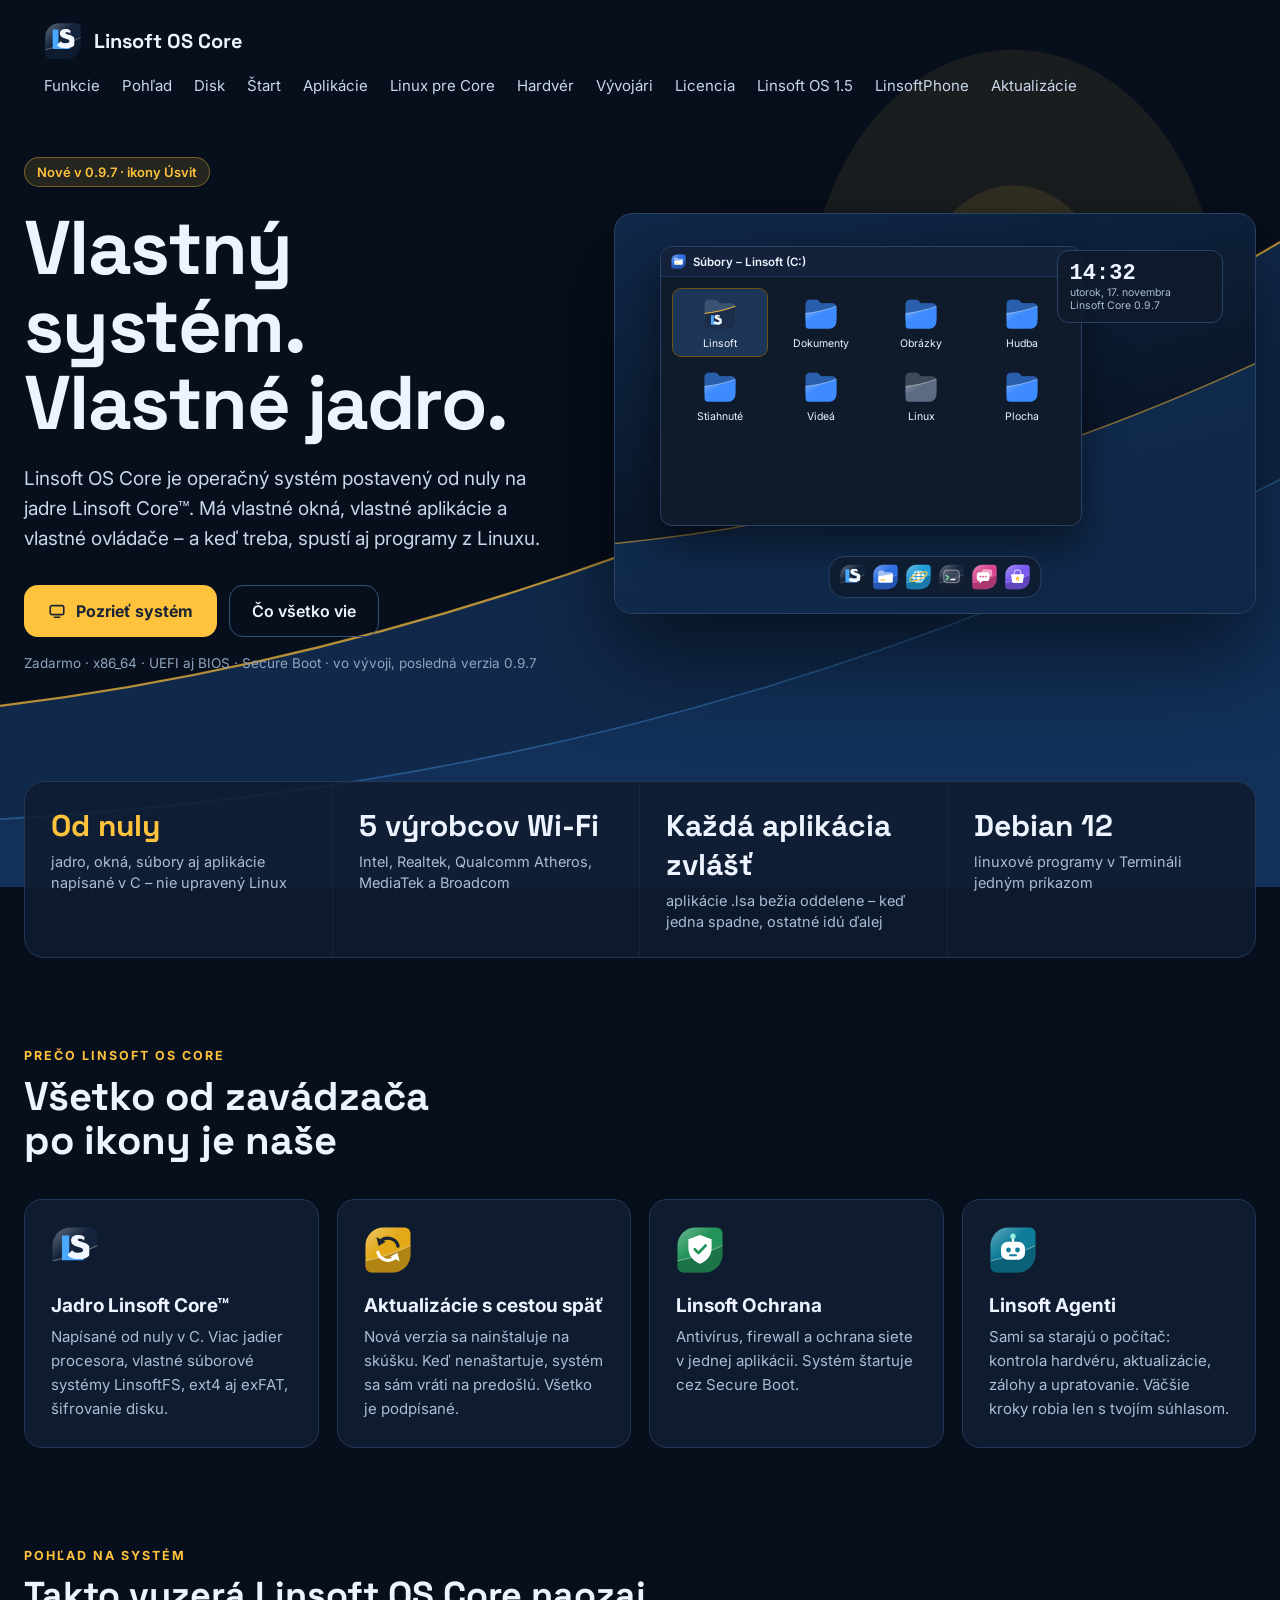
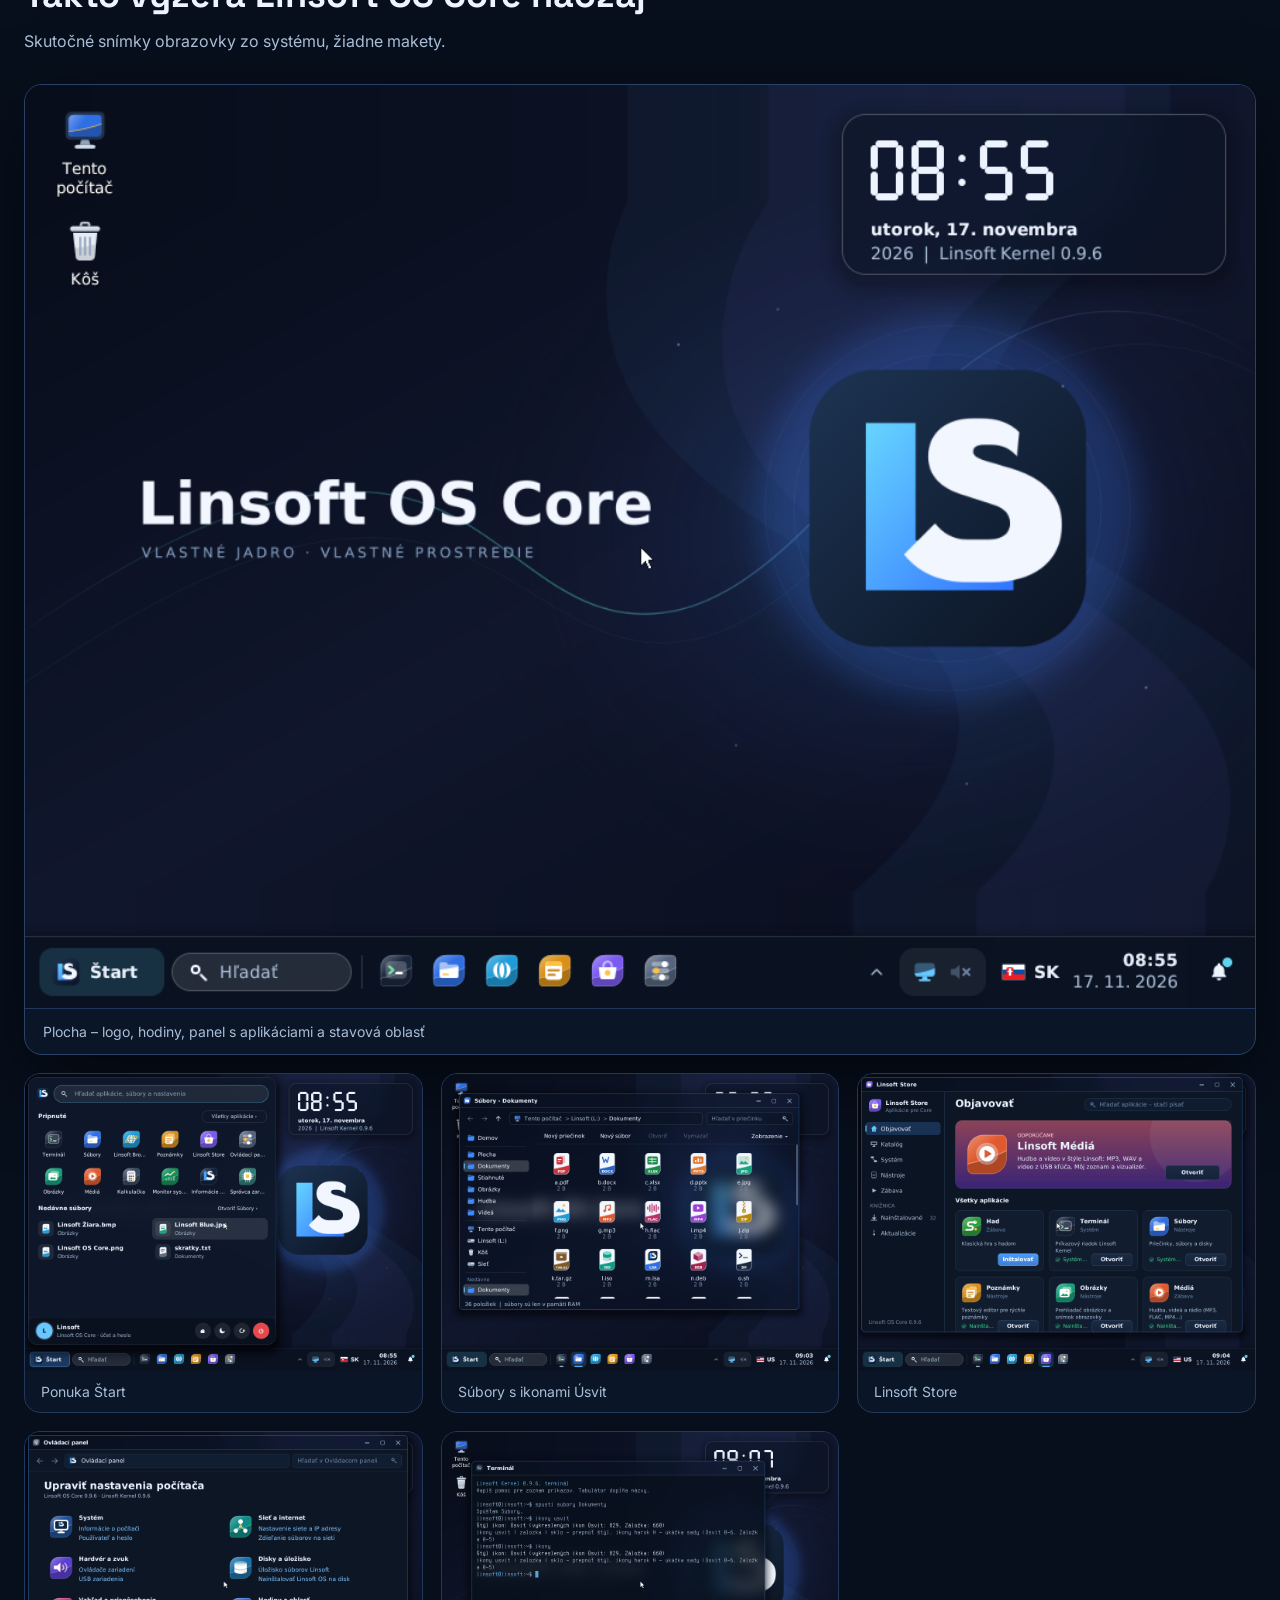
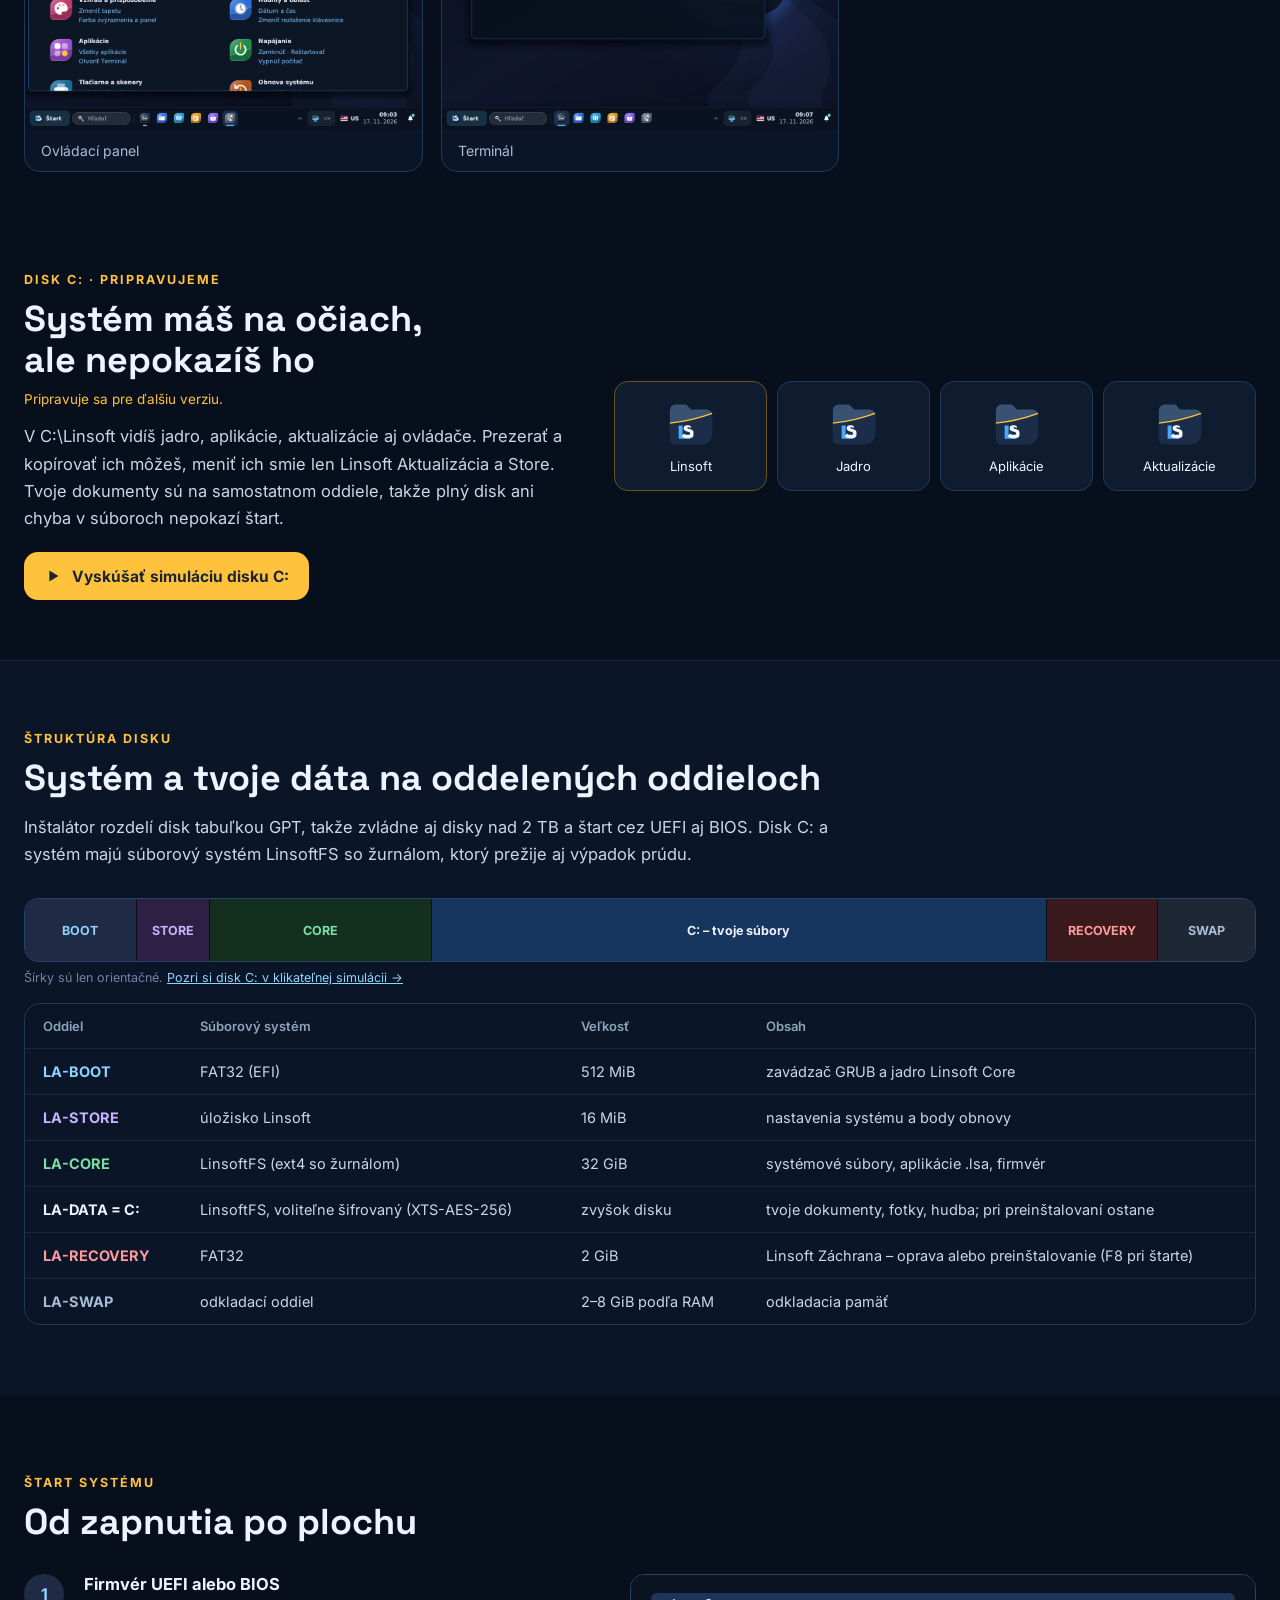
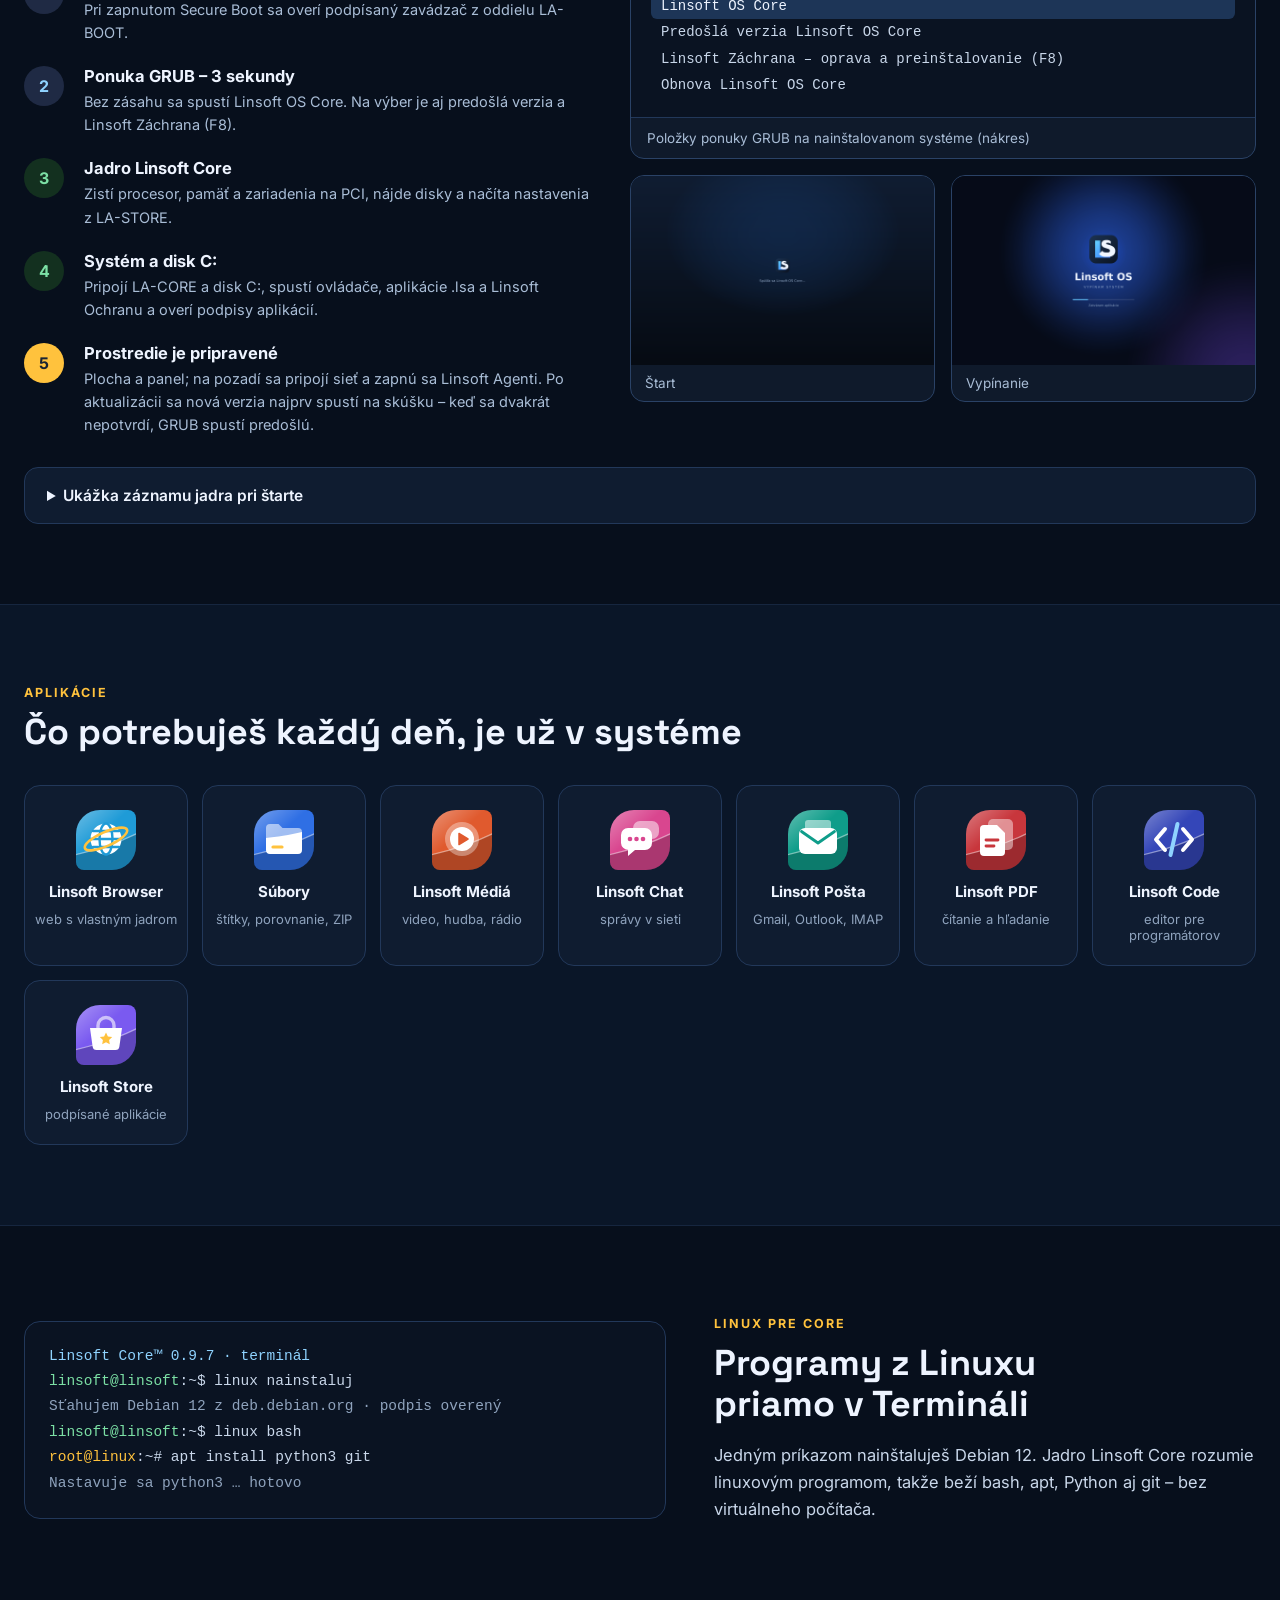
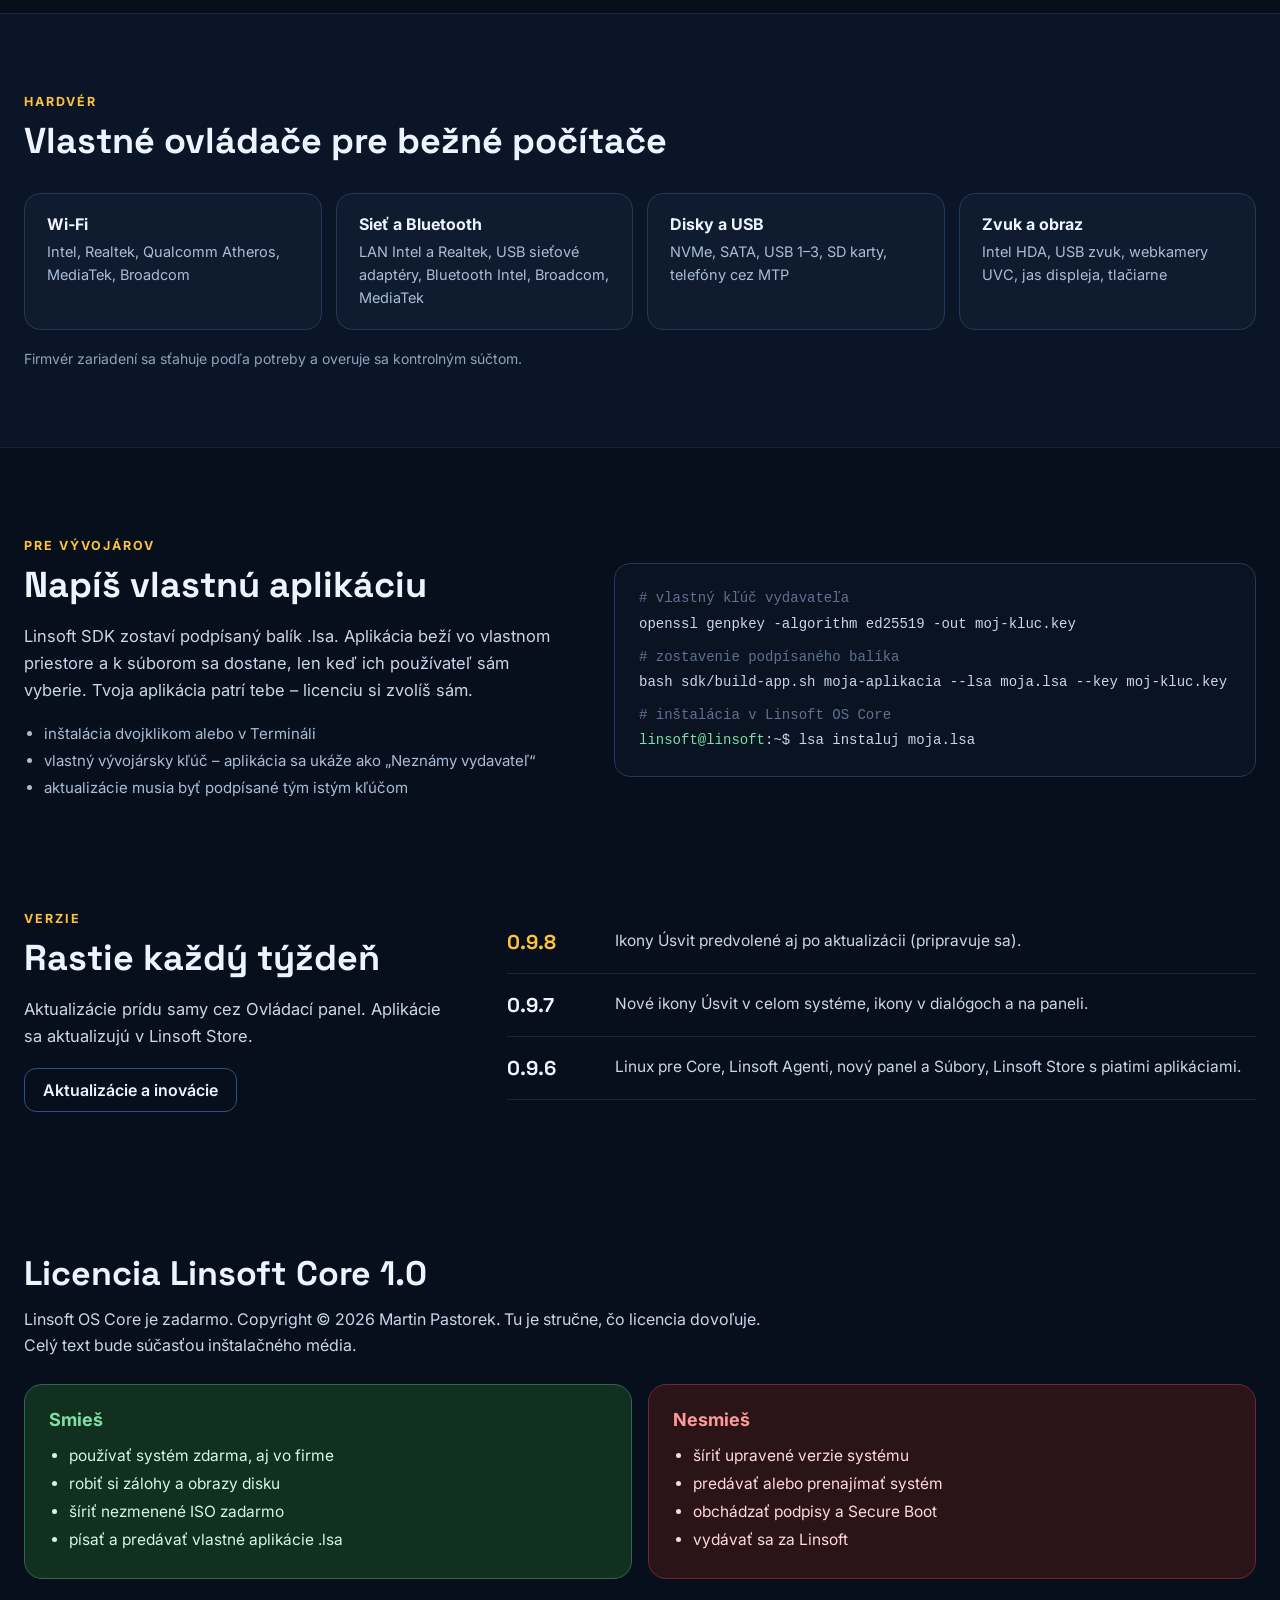
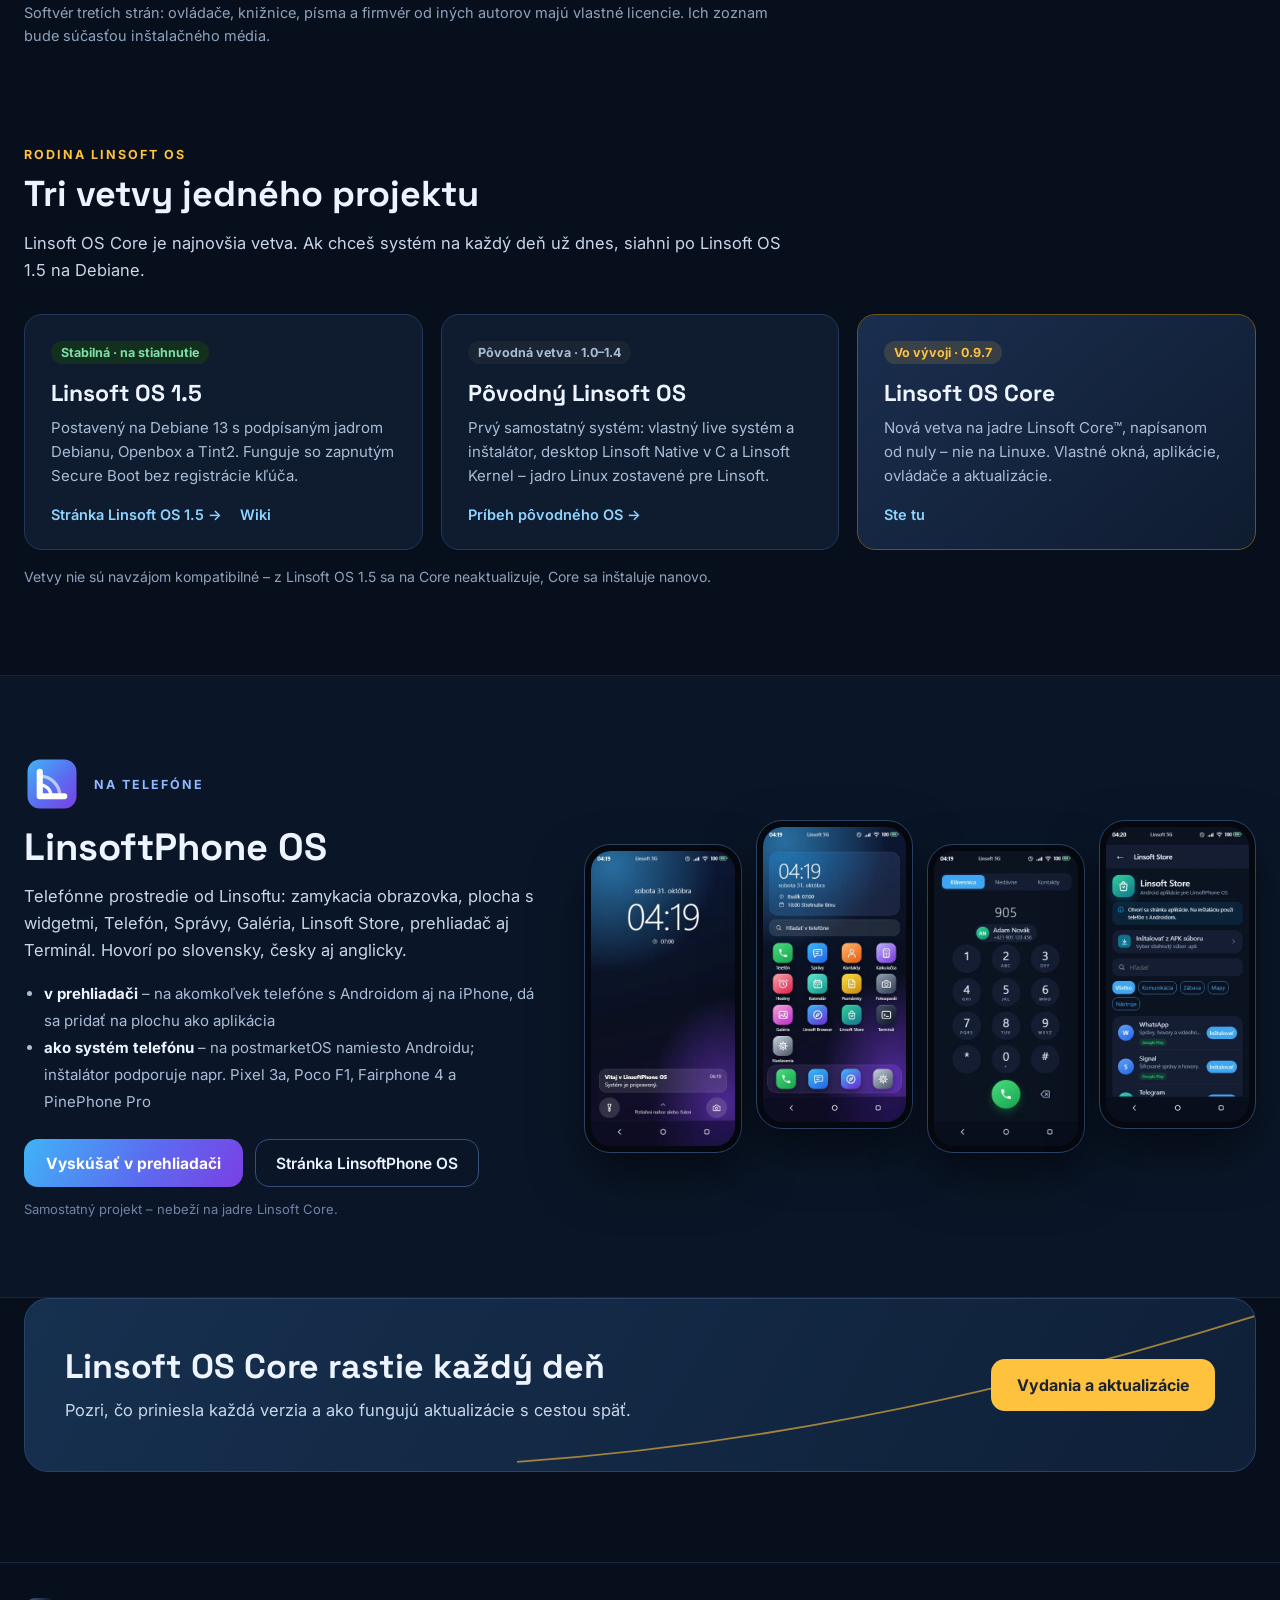
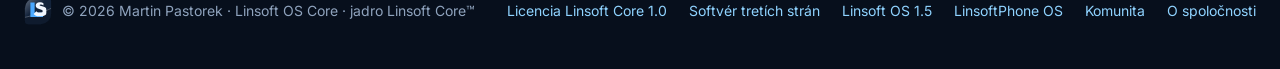
==== commit 9b95c71b: "Linsoft OS Core: klikateľná simulácia disku C: a odkazy na ňu Co-Authored-By: Claude Opus 5.5 <norep" ====
--- a/docs/core.html
+++ b/docs/core.html
@@ -243,6 +243,10 @@
         <h2 style="margin: 12px 0 0; font-family: 'Space Grotesk', Inter, sans-serif; font-size: 36px; line-height: 1.15; text-wrap: balance">Systém máš na očiach, ale nepokazíš ho</h2>
         <p style="margin: 10px 0 0; font-size: 13.5px; color: #FFC23D">Pripravuje sa pre ďalšiu verziu.</p>
         <p style="margin: 16px 0 0; font-size: 16.5px; line-height: 1.65; color: #C9D7EA">V C:\Linsoft vidíš jadro, aplikácie, aktualizácie aj ovládače. Prezerať a kopírovať ich môžeš, meniť ich smie len Linsoft Aktualizácia a Store. Tvoje dokumenty sú na samostatnom oddiele, takže plný disk ani chyba v súboroch nepokazí štart.</p>
+        <a href="core-simulacia.html" style="display: inline-flex; align-items: center; gap: 10px; margin-top: 20px; height: 48px; padding: 0 20px; border-radius: 14px; background: #FFC23D; color: #1A2433; font-weight: 700; font-size: 15.5px; text-decoration: none">
+          <svg viewBox="0 0 20 20" width="18" height="18" aria-hidden="true"><path d="M6 4l10 6-10 6z" fill="currentColor"></path></svg>
+          Vyskúšať simuláciu disku C:
+        </a>
       </div>
       <div style="flex: 1 1 520px; min-width: 0; display: grid; grid-template-columns: repeat(4, minmax(0, 1fr)); gap: 10px">
         <div style="display: flex; flex-direction: column; align-items: center; gap: 8px; padding: 16px 6px; border-radius: 14px; background: #0F1C30; border: 1px solid #6B5416; font-size: 13px"><svg viewBox="0 0 64 64" width="52" height="52" aria-hidden="true"><use href="#w-sysfolder" width="64" height="64"></use></svg>Linsoft</div>
@@ -267,7 +271,7 @@
         <div style="flex: 0 0 9%; background: #3A1A1C; color: #FF9A9A; display: flex; align-items: center; justify-content: center; border-left: 1px solid #070F1C">RECOVERY</div>
         <div style="flex: 0 0 8%; background: #1E2735; color: #A9BDD6; display: flex; align-items: center; justify-content: center; border-left: 1px solid #070F1C">SWAP</div>
       </div>
-      <p style="margin: 8px 0 0; font-size: 12.5px; color: #6F84A3">Šírky sú len orientačné.</p>
+      <p style="margin: 8px 0 0; font-size: 12.5px; color: #6F84A3">Šírky sú len orientačné. <a href="core-simulacia.html">Pozri si disk C: v klikateľnej simulácii →</a></p>
       <div style="margin-top: 18px; border: 1px solid #22385A; border-radius: 16px; overflow-x: auto">
         <table style="width: 100%; min-width: 720px; border-collapse: collapse; font-size: 14.5px">
           <thead><tr style="text-align: left; color: #8FA3BD; font-size: 13px"><th style="padding: 14px 18px; font-weight: 600">Oddiel</th><th style="padding: 14px 18px; font-weight: 600">Súborový systém</th><th style="padding: 14px 18px; font-weight: 600">Veľkosť</th><th style="padding: 14px 18px; font-weight: 600">Obsah</th></tr></thead>
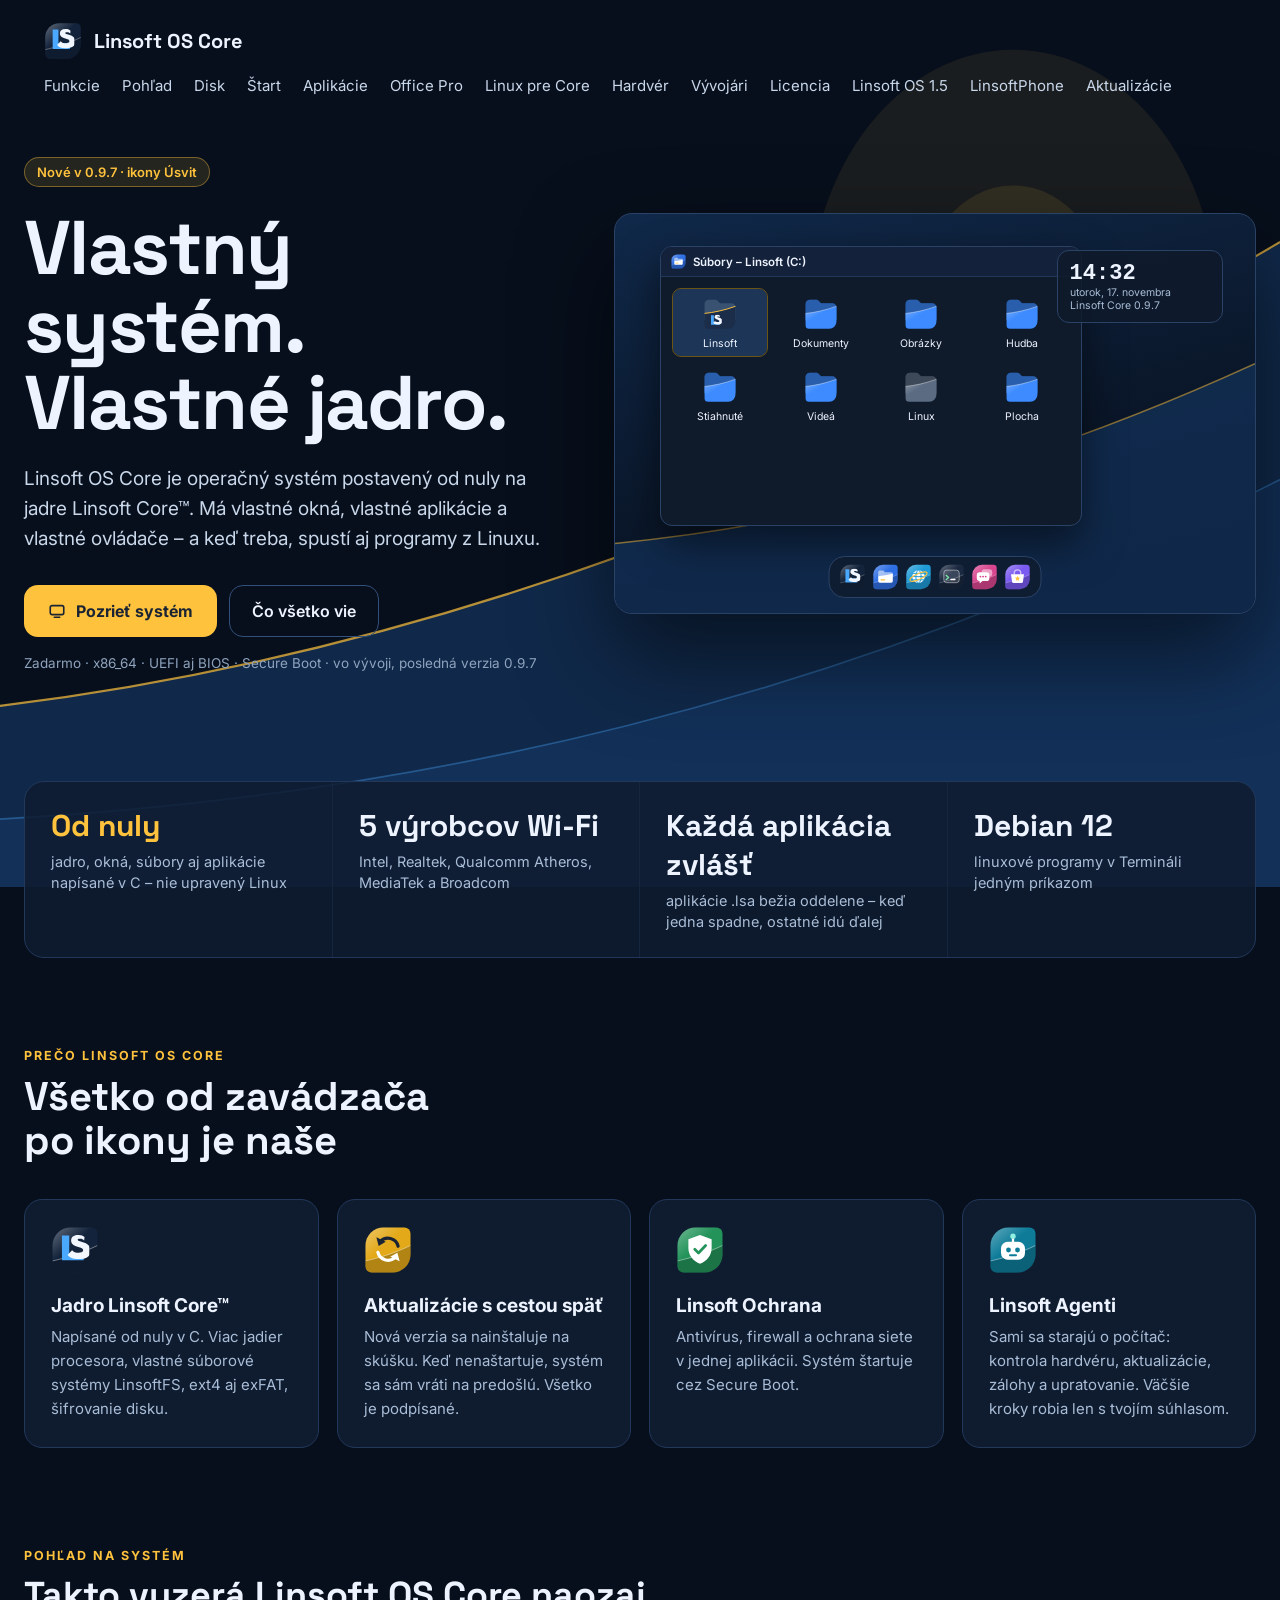
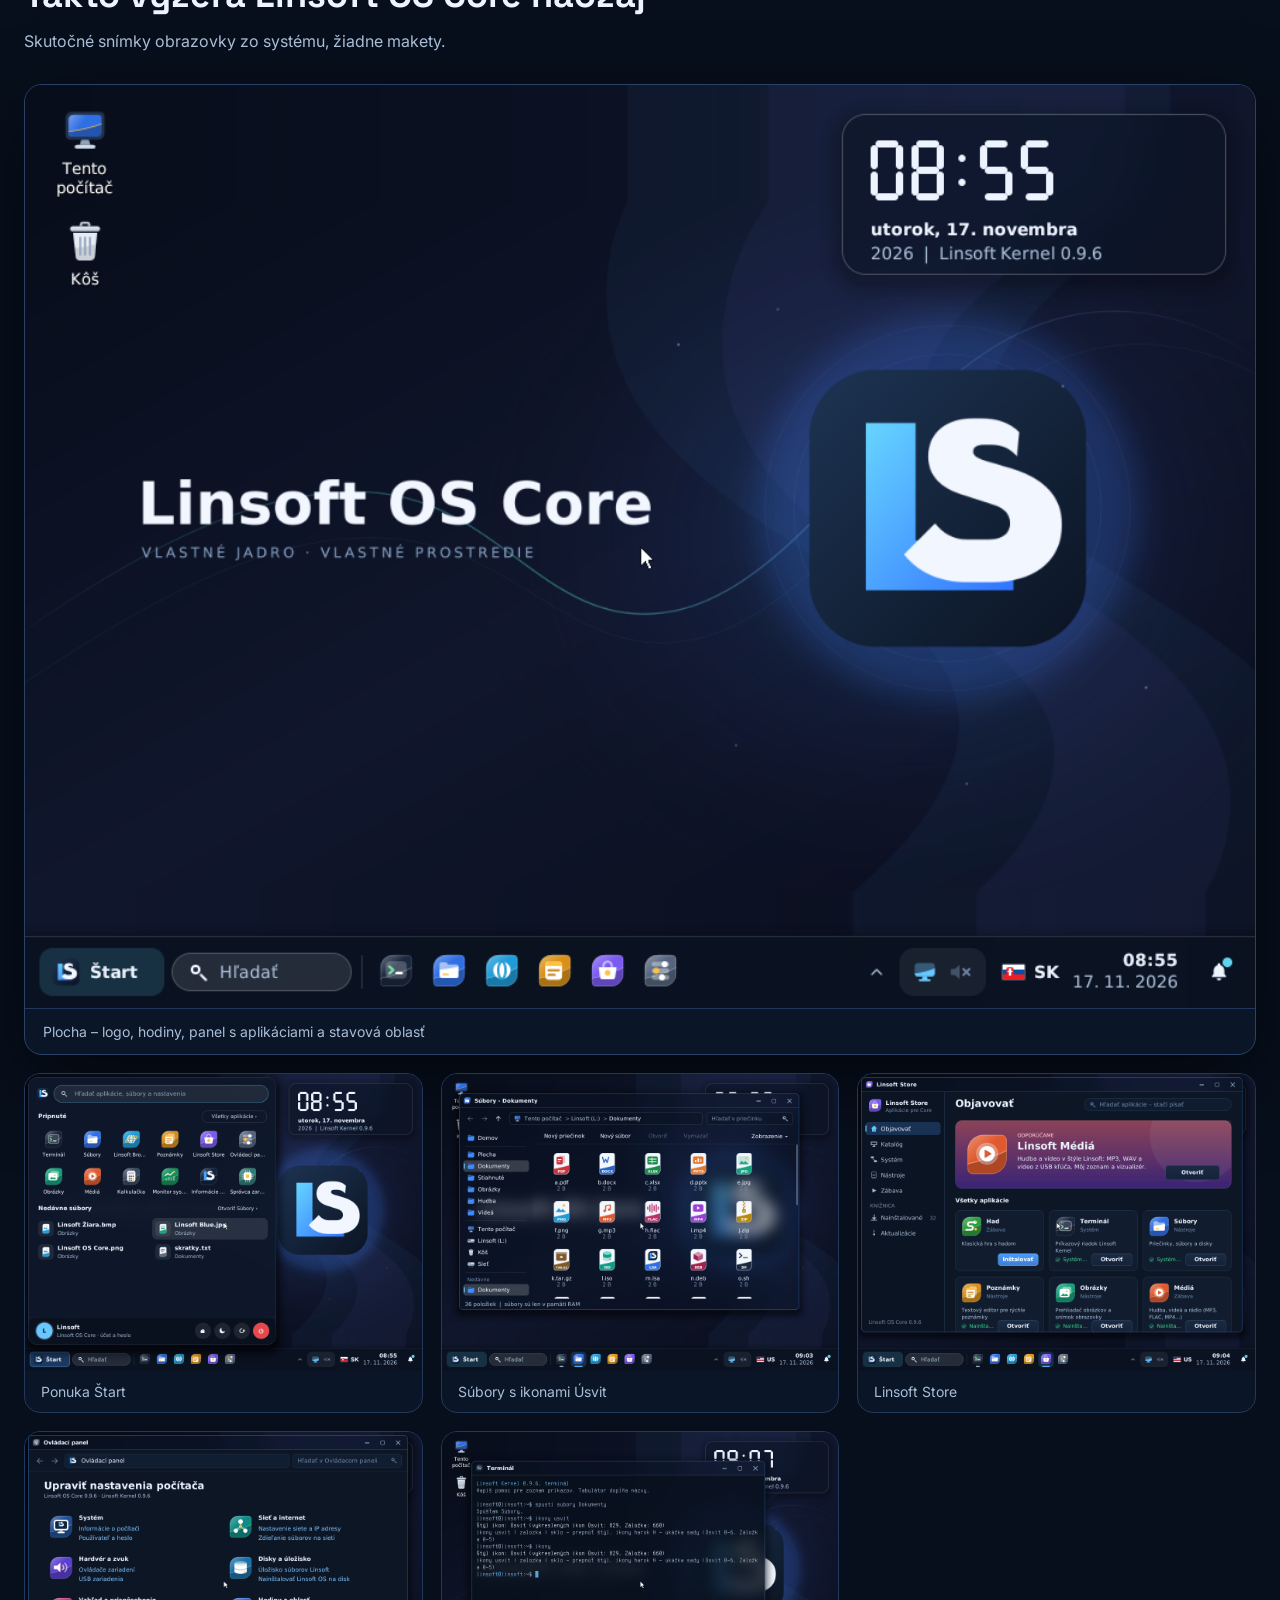
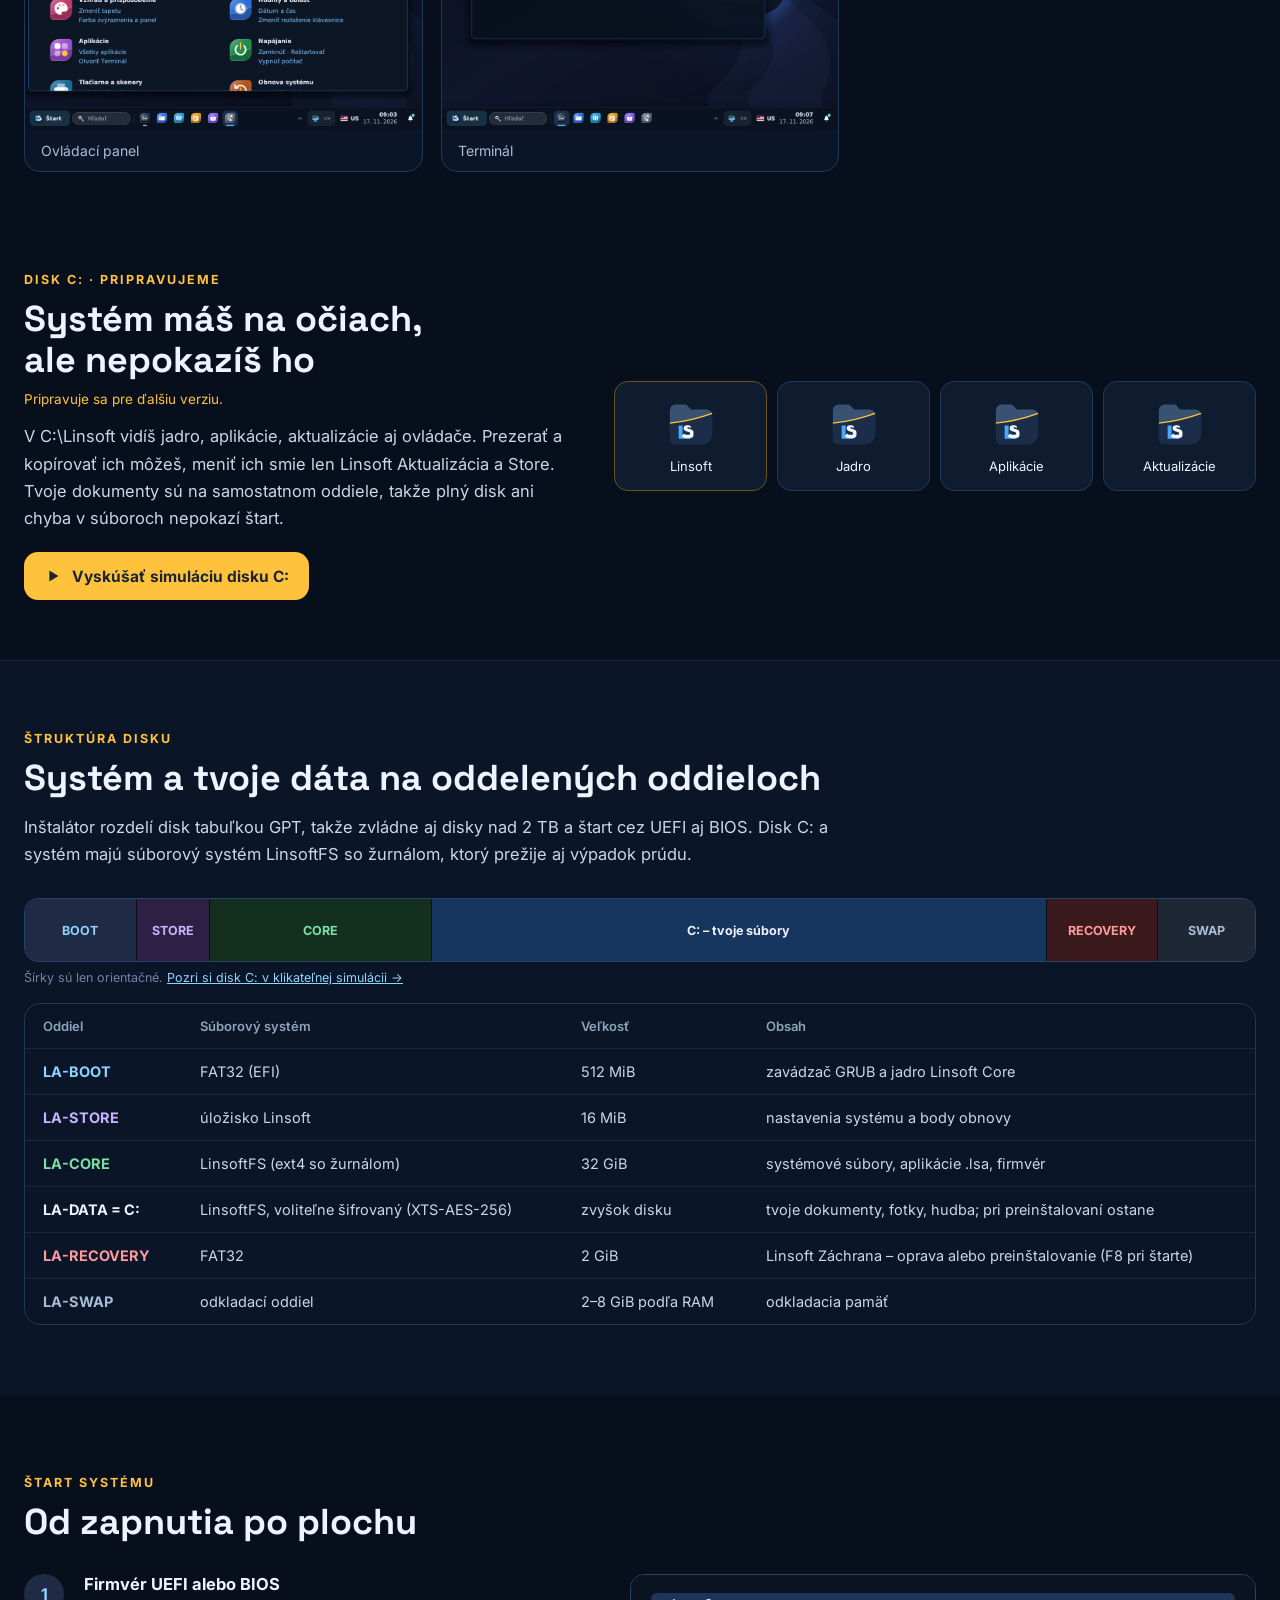
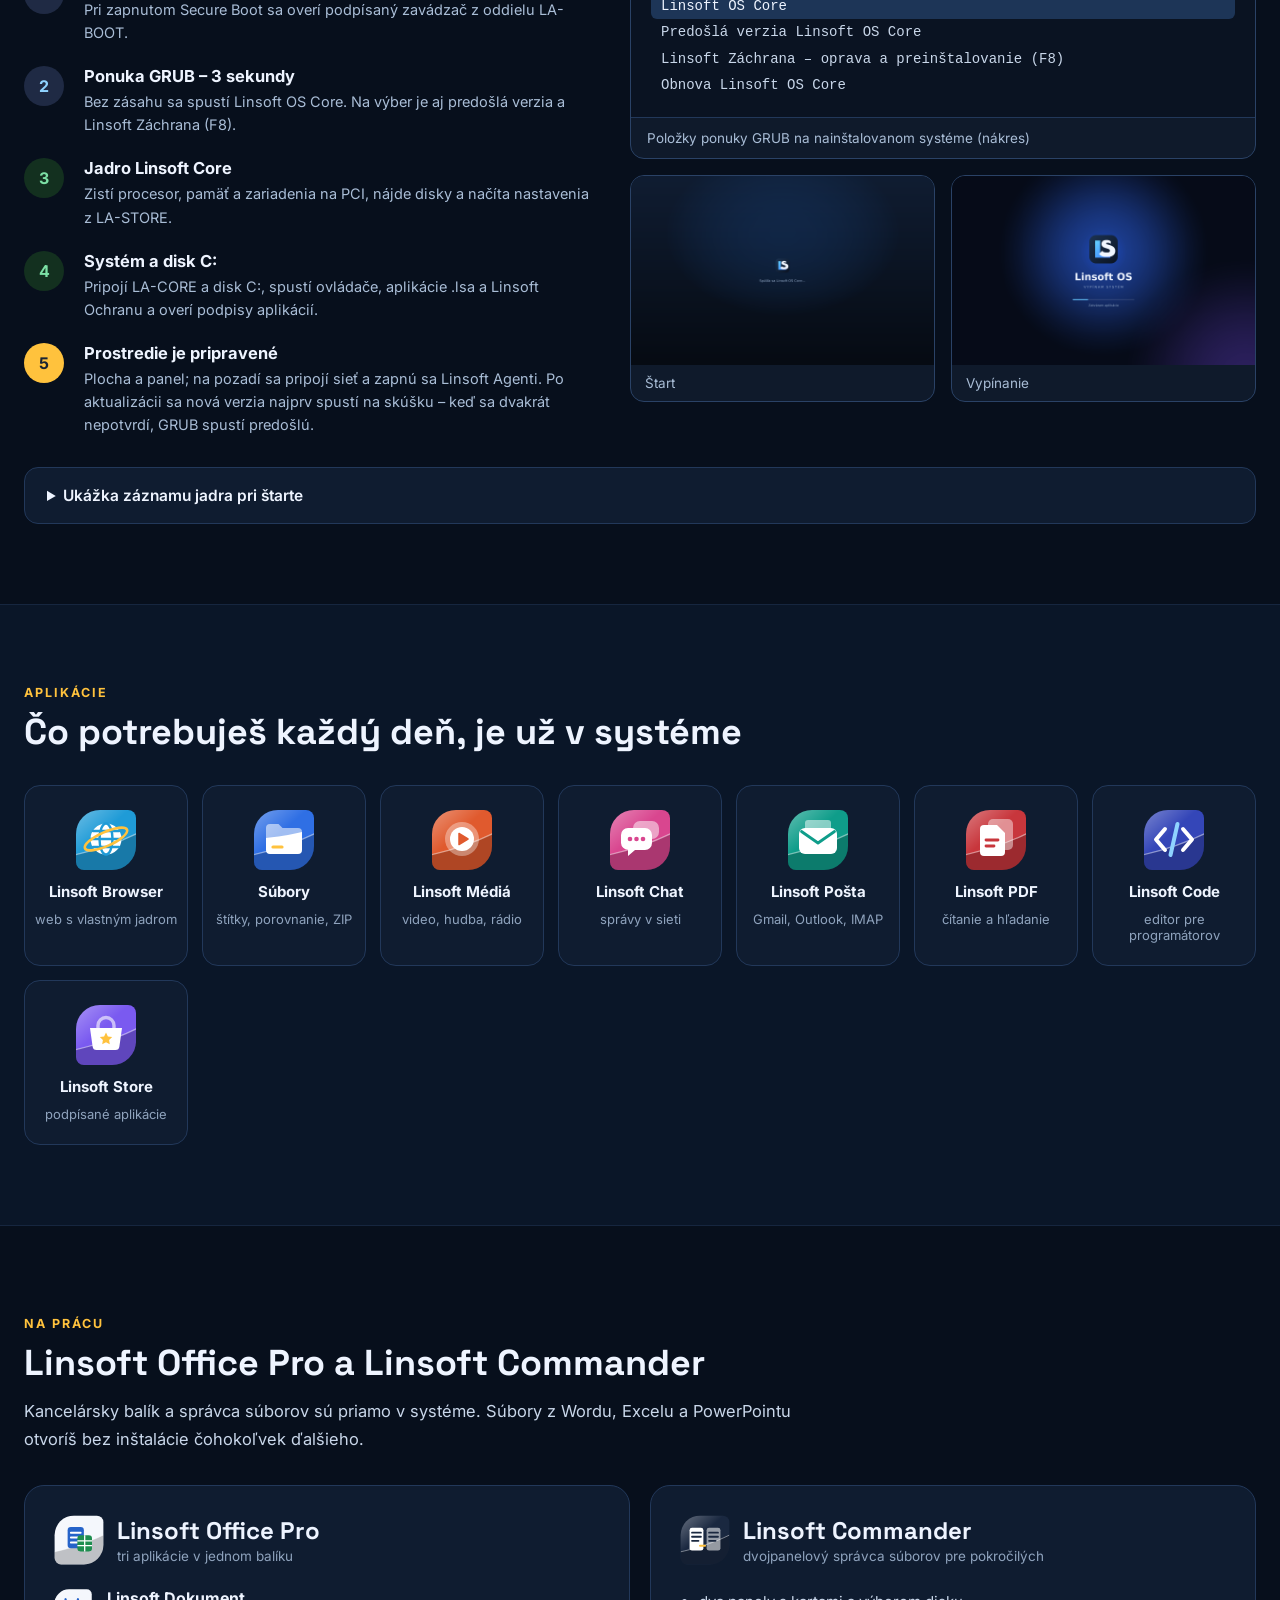
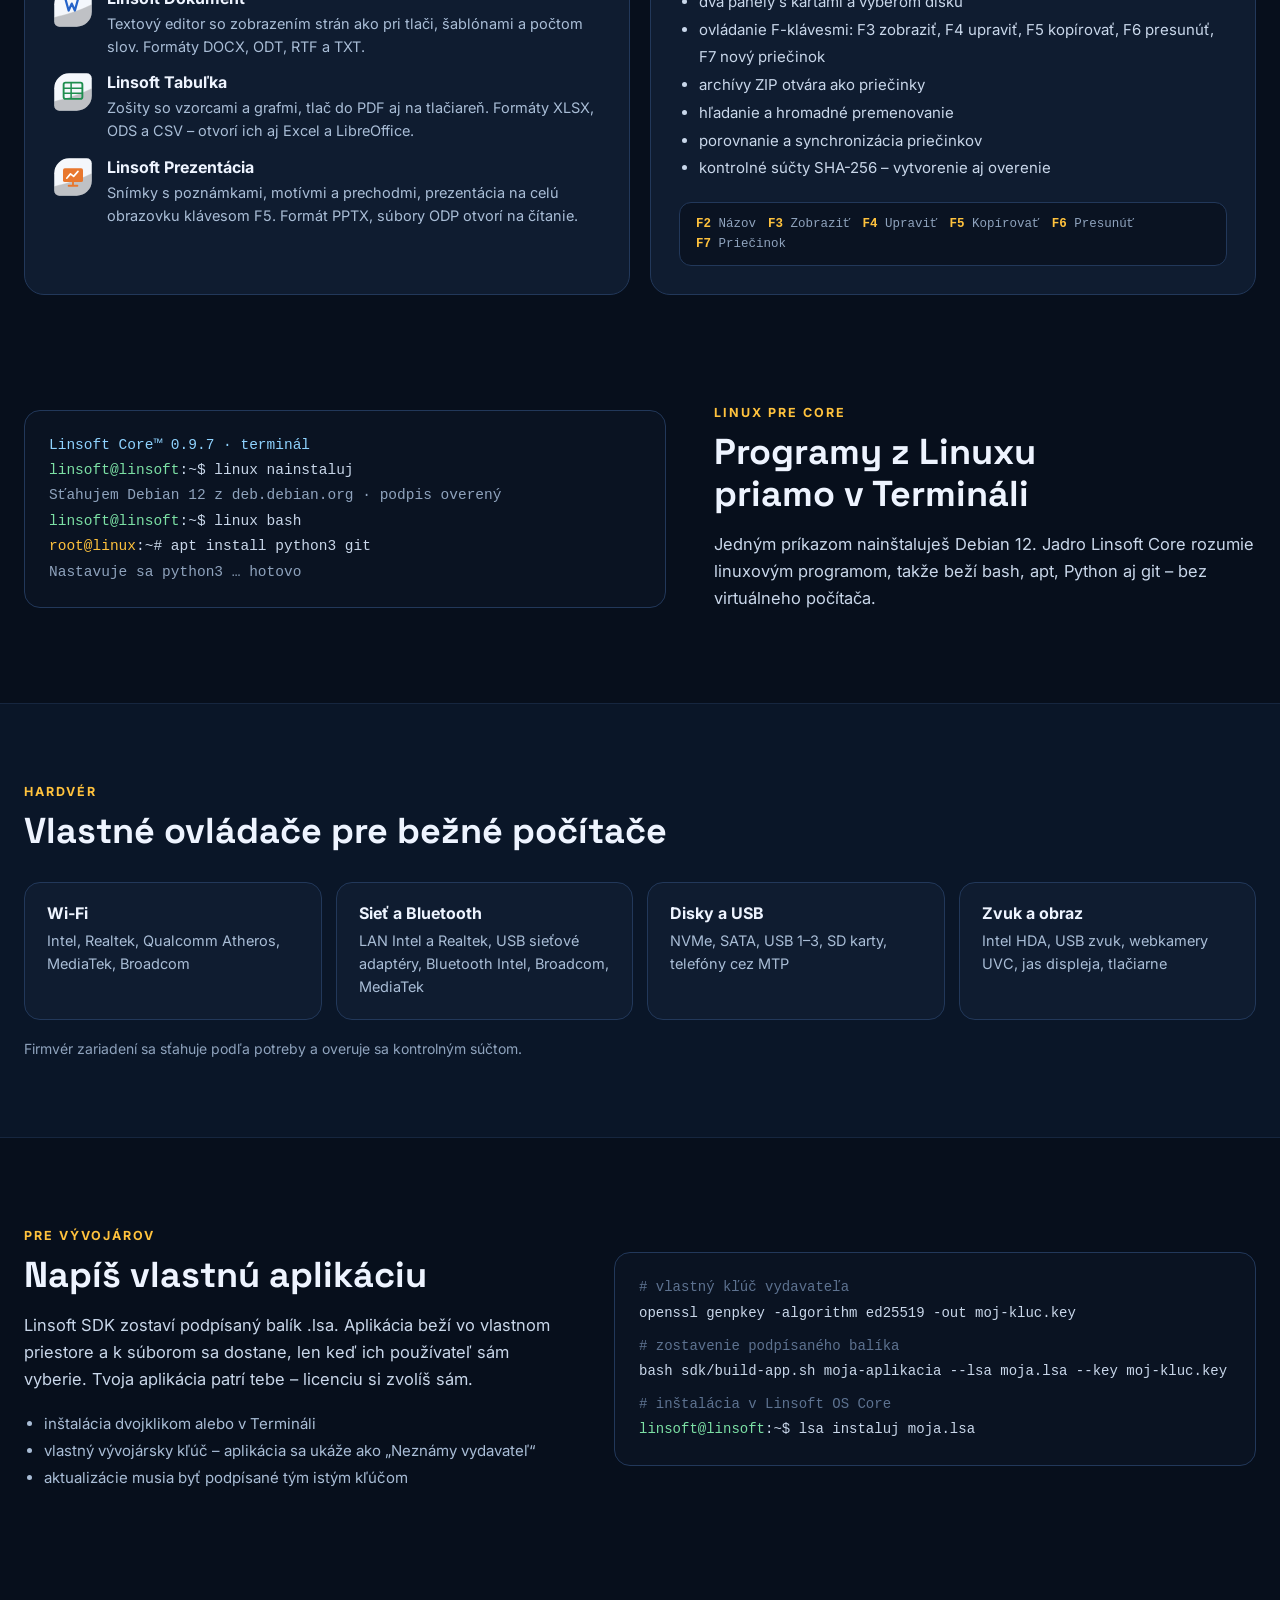
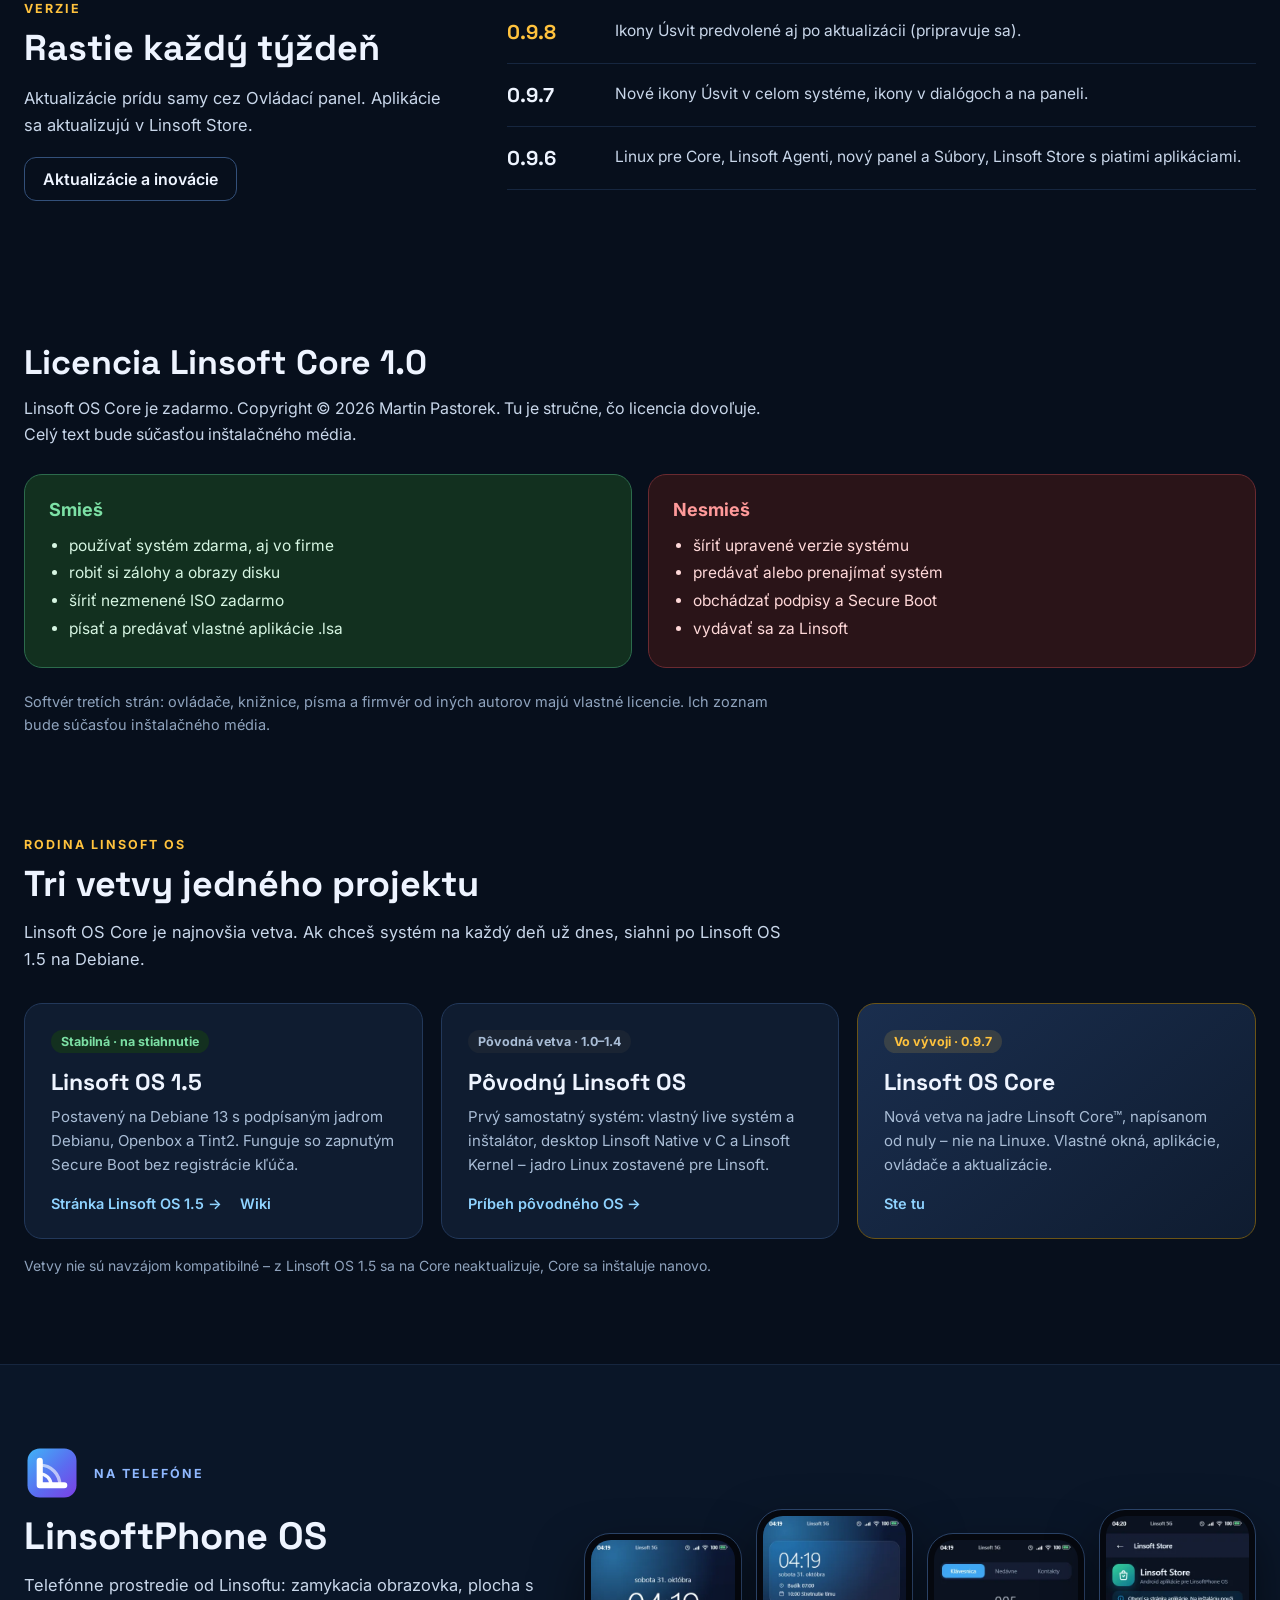
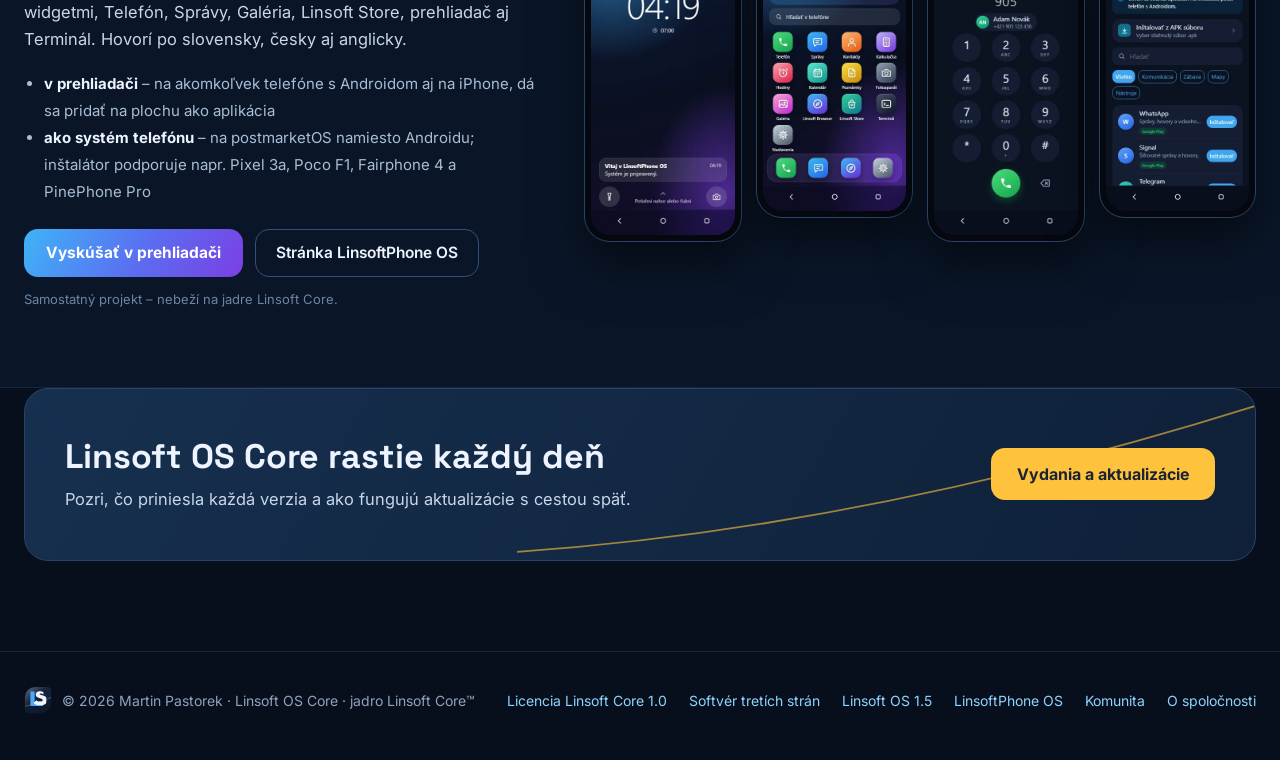
==== commit fedf2161: "Linsoft OS Core: Linsoft Office Pro a Linsoft Commander Co-Authored-By: Claude Opus 5.5 <noreply@ant" ====
--- a/docs/core.html
+++ b/docs/core.html
@@ -77,6 +77,7 @@
       <a href="#disk" style="color: #C9D7EA; text-decoration: none">Disk</a>
       <a href="#start" style="color: #C9D7EA; text-decoration: none">Štart</a>
       <a href="#aplikacie" style="color: #C9D7EA; text-decoration: none">Aplikácie</a>
+      <a href="#office" style="color: #C9D7EA; text-decoration: none">Office Pro</a>
       <a href="#linux" style="color: #C9D7EA; text-decoration: none">Linux pre Core</a>
       <a href="#hardver" style="color: #C9D7EA; text-decoration: none">Hardvér</a>
       <a href="#vyvojari" style="color: #C9D7EA; text-decoration: none">Vývojári</a>
@@ -376,6 +377,54 @@
     </div>
   </section>
 
+  <!-- Office Pro a Commander -->
+  <section id="office" style="padding: 90px 24px 20px">
+    <div style="max-width: 1240px; margin: 0 auto">
+      <div style="font-size: 12.5px; letter-spacing: 0.16em; text-transform: uppercase; color: #FFC23D; font-weight: 700">Na prácu</div>
+      <h2 style="margin: 12px 0 0; font-family: 'Space Grotesk', Inter, sans-serif; font-size: 36px; line-height: 1.15; text-wrap: balance">Linsoft Office Pro a Linsoft Commander</h2>
+      <p style="margin: 14px 0 0; font-size: 16.5px; line-height: 1.65; color: #C9D7EA; max-width: 48em">Kancelársky balík a správca súborov sú priamo v systéme. Súbory z Wordu, Excelu a PowerPointu otvoríš bez inštalácie čohokoľvek ďalšieho.</p>
+      <div style="display: grid; grid-template-columns: repeat(auto-fit, minmax(360px, 1fr)); gap: 20px; margin-top: 32px">
+        <article style="padding: 28px; border-radius: 20px; background: #0F1C30; border: 1px solid #22385A">
+          <div style="display: flex; align-items: center; gap: 12px">
+            <svg viewBox="0 0 64 64" width="52" height="52" aria-hidden="true" style="color: #F4F7FC"><use href="#w-tile" width="64" height="64"></use><rect x="18" y="16" width="20" height="26" rx="4" fill="#2563C9"></rect><path d="M22 23h12M22 29h12M22 35h8" stroke="#ffffff" stroke-width="2.4" stroke-linecap="round"></path><rect x="30" y="26" width="18" height="20" rx="4" fill="#1E8E4F"></rect><path d="M30 33h18M30 39h18M39 26v20" stroke="#ffffff" stroke-width="1.6"></path></svg>
+            <div><h3 style="margin: 0; font-family: 'Space Grotesk', Inter, sans-serif; font-size: 24px">Linsoft Office Pro</h3><div style="font-size: 13.5px; color: #8FA3BD; margin-top: 2px">tri aplikácie v jednom balíku</div></div>
+          </div>
+          <div style="display: flex; flex-direction: column; gap: 14px; margin-top: 22px">
+            <div style="display: grid; grid-template-columns: 40px minmax(0, 1fr); gap: 14px; align-items: start">
+              <svg viewBox="0 0 64 64" width="40" height="40" aria-hidden="true" style="color: #F4F7FC"><use href="#w-tile" width="64" height="64"></use><path d="M20 18l5 18 5-11 5 11 5-18" fill="none" stroke="#2563C9" stroke-width="3.6" stroke-linecap="round" stroke-linejoin="round"></path></svg>
+              <div><b style="font-size: 16px">Linsoft Dokument</b><p style="margin: 4px 0 0; font-size: 14.5px; line-height: 1.6; color: #A9BDD6">Textový editor so zobrazením strán ako pri tlači, šablónami a počtom slov. Formáty DOCX, ODT, RTF a TXT.</p></div>
+            </div>
+            <div style="display: grid; grid-template-columns: 40px minmax(0, 1fr); gap: 14px; align-items: start">
+              <svg viewBox="0 0 64 64" width="40" height="40" aria-hidden="true" style="color: #F4F7FC"><use href="#w-tile" width="64" height="64"></use><rect x="17" y="17" width="30" height="26" rx="3" fill="none" stroke="#1E8E4F" stroke-width="3"></rect><path d="M17 26h30M17 34h30M29 17v26" stroke="#1E8E4F" stroke-width="2.4"></path></svg>
+              <div><b style="font-size: 16px">Linsoft Tabuľka</b><p style="margin: 4px 0 0; font-size: 14.5px; line-height: 1.6; color: #A9BDD6">Zošity so vzorcami a grafmi, tlač do PDF aj na tlačiareň. Formáty XLSX, ODS a CSV – otvorí ich aj Excel a LibreOffice.</p></div>
+            </div>
+            <div style="display: grid; grid-template-columns: 40px minmax(0, 1fr); gap: 14px; align-items: start">
+              <svg viewBox="0 0 64 64" width="40" height="40" aria-hidden="true" style="color: #F4F7FC"><use href="#w-tile" width="64" height="64"></use><rect x="16" y="18" width="32" height="22" rx="3" fill="#E8772E"></rect><path d="M32 40v6M25 46h14" stroke="#E8772E" stroke-width="3" stroke-linecap="round"></path><path d="M22 34l6-7 5 4 7-8" fill="none" stroke="#ffffff" stroke-width="2.6" stroke-linecap="round" stroke-linejoin="round"></path></svg>
+              <div><b style="font-size: 16px">Linsoft Prezentácia</b><p style="margin: 4px 0 0; font-size: 14.5px; line-height: 1.6; color: #A9BDD6">Snímky s poznámkami, motívmi a prechodmi, prezentácia na celú obrazovku klávesom F5. Formát PPTX, súbory ODP otvorí na čítanie.</p></div>
+            </div>
+          </div>
+        </article>
+        <article style="padding: 28px; border-radius: 20px; background: #0F1C30; border: 1px solid #22385A">
+          <div style="display: flex; align-items: center; gap: 12px">
+            <svg viewBox="0 0 64 64" width="52" height="52" aria-hidden="true" style="color: #1A2840"><use href="#w-tile" width="64" height="64"></use><rect x="13" y="17" width="17" height="28" rx="3" fill="#ffffff"></rect><rect x="34" y="17" width="17" height="28" rx="3" fill="#ffffff" fill-opacity="0.55"></rect><path d="M16 23h11M16 28h11M16 33h8" stroke="#1A2840" stroke-width="2.2" stroke-linecap="round"></path><path d="M37 23h11M37 28h11M37 33h8" stroke="#1A2840" stroke-width="2.2" stroke-linecap="round"></path><path d="M26 39l6 0" stroke="#FFC23D" stroke-width="2.6" stroke-linecap="round"></path></svg>
+            <div><h3 style="margin: 0; font-family: 'Space Grotesk', Inter, sans-serif; font-size: 24px">Linsoft Commander</h3><div style="font-size: 13.5px; color: #8FA3BD; margin-top: 2px">dvojpanelový správca súborov pre pokročilých</div></div>
+          </div>
+          <ul style="margin: 22px 0 0; padding-left: 20px; font-size: 15px; line-height: 1.85; color: #C9D7EA">
+            <li>dva panely s kartami a výberom disku</li>
+            <li>ovládanie F-klávesmi: F3 zobraziť, F4 upraviť, F5 kopírovať, F6 presunúť, F7 nový priečinok</li>
+            <li>archívy ZIP otvára ako priečinky</li>
+            <li>hľadanie a hromadné premenovanie</li>
+            <li>porovnanie a synchronizácia priečinkov</li>
+            <li>kontrolné súčty SHA-256 – vytvorenie aj overenie</li>
+          </ul>
+          <div style="margin-top: 20px; padding: 14px 16px; border-radius: 12px; background: #0A1322; border: 1px solid #22385A; font-family: ui-monospace, Consolas, monospace; font-size: 12.5px; color: #8FA3BD; display: flex; flex-wrap: wrap; gap: 6px 12px">
+            <span><b style="color: #FFC23D">F2</b> Názov</span><span><b style="color: #FFC23D">F3</b> Zobraziť</span><span><b style="color: #FFC23D">F4</b> Upraviť</span><span><b style="color: #FFC23D">F5</b> Kopírovať</span><span><b style="color: #FFC23D">F6</b> Presunúť</span><span><b style="color: #FFC23D">F7</b> Priečinok</span>
+          </div>
+        </article>
+      </div>
+    </div>
+  </section>
+
   <!-- Linux -->
   <section id="linux" style="padding: 90px 24px">
     <div style="max-width: 1240px; margin: 0 auto; display: flex; flex-wrap: wrap; align-items: center; gap: 48px">
